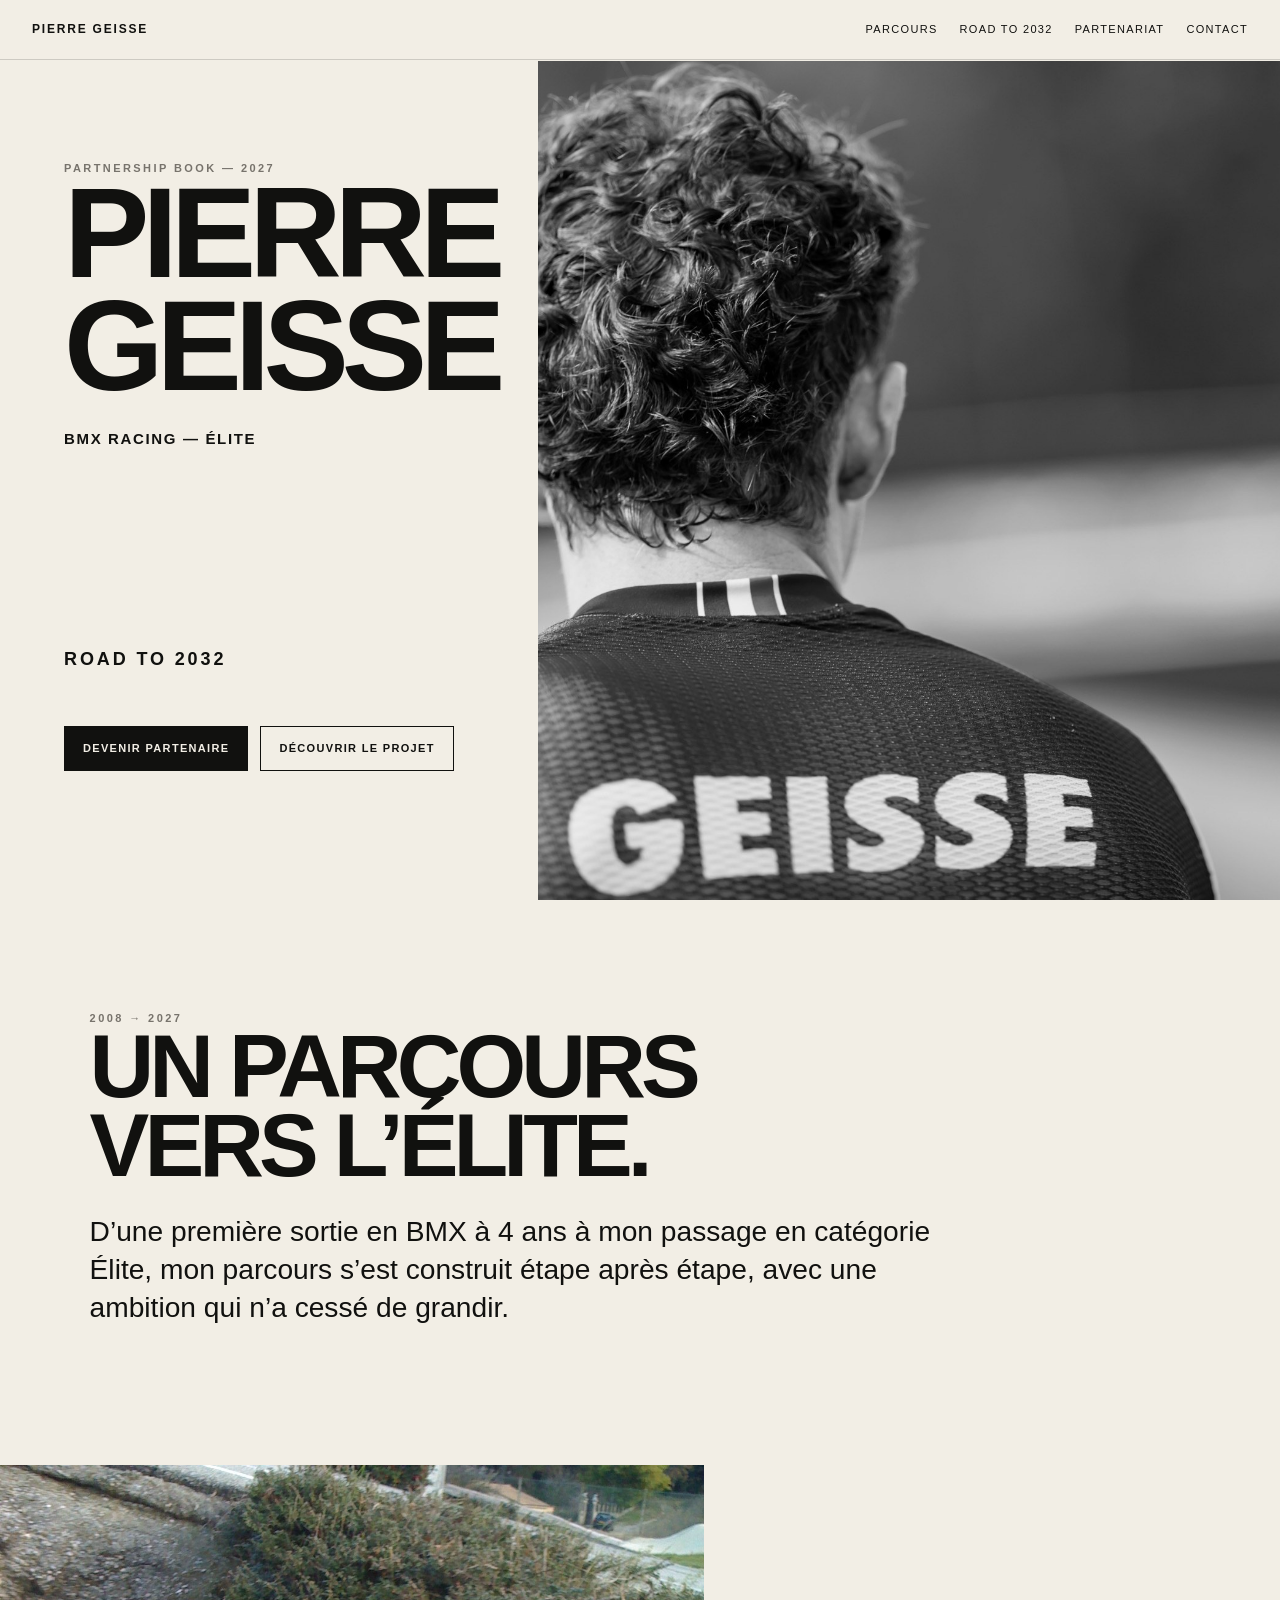
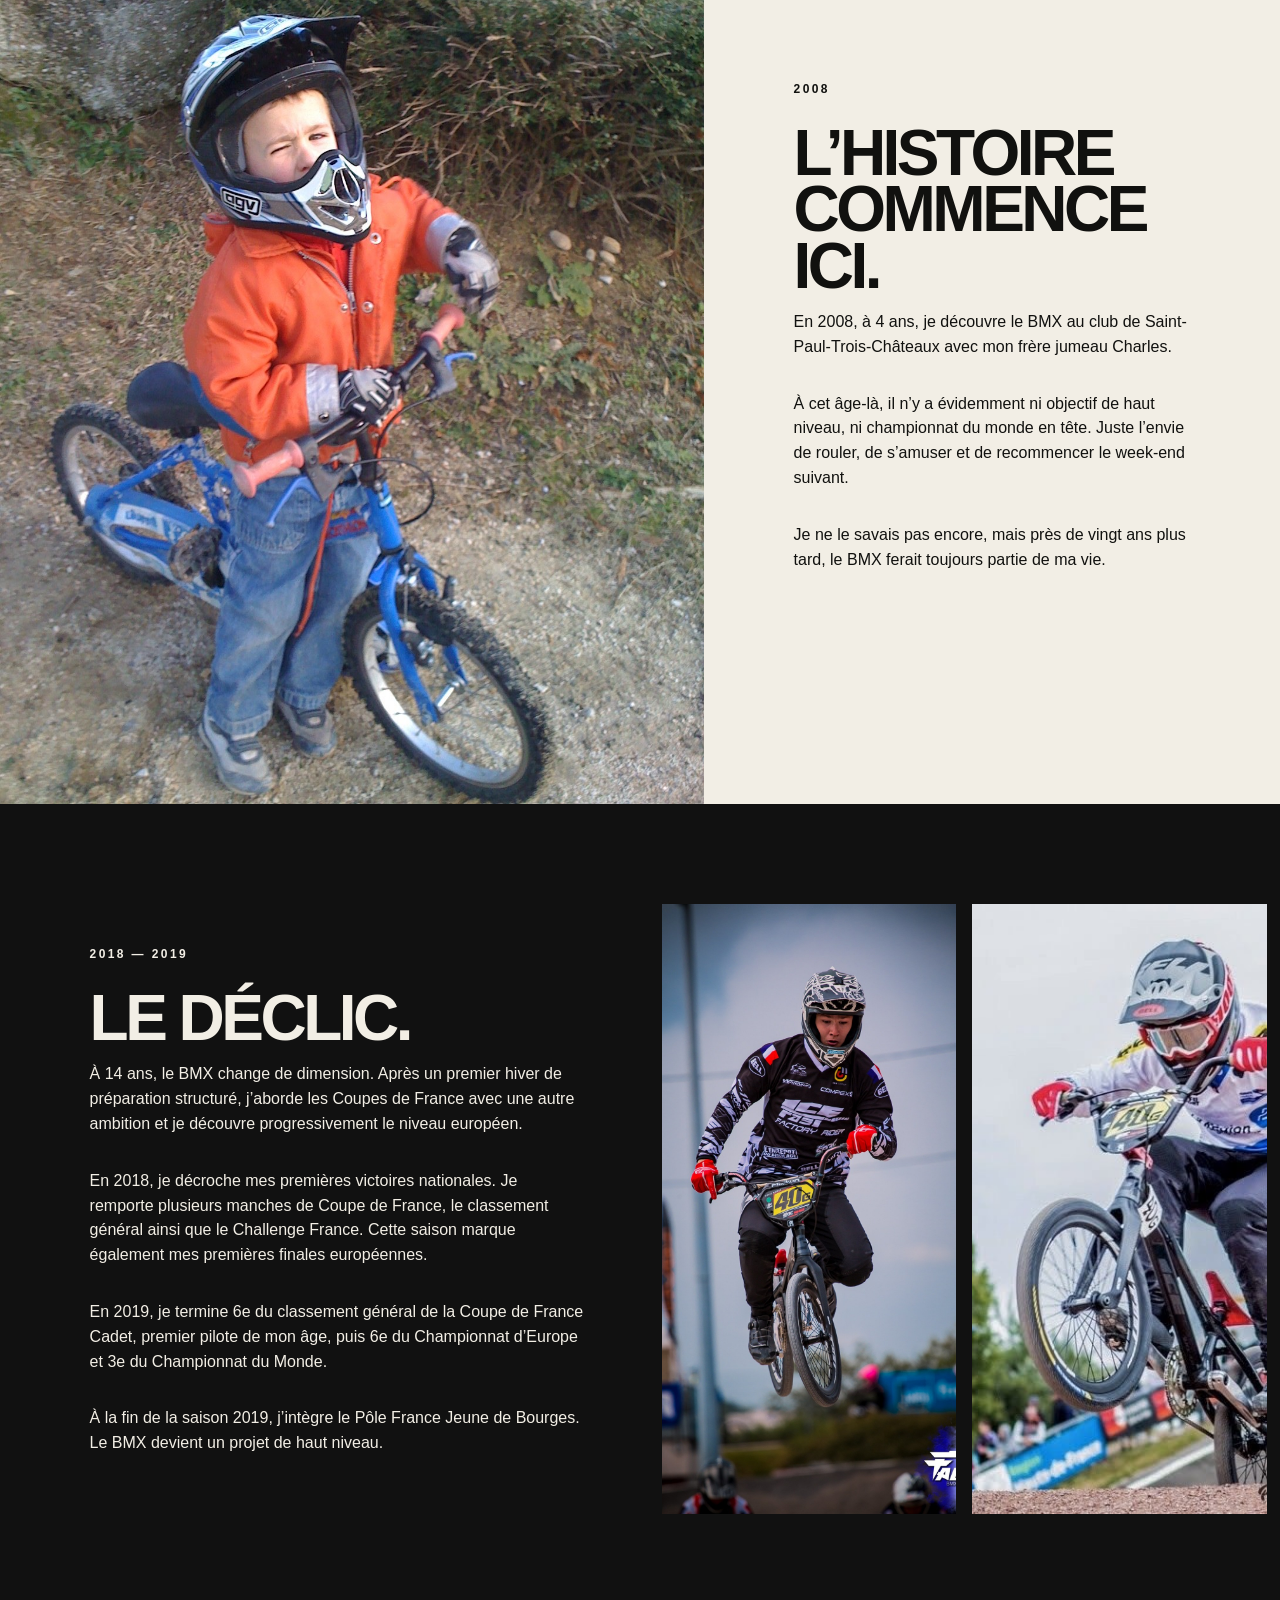
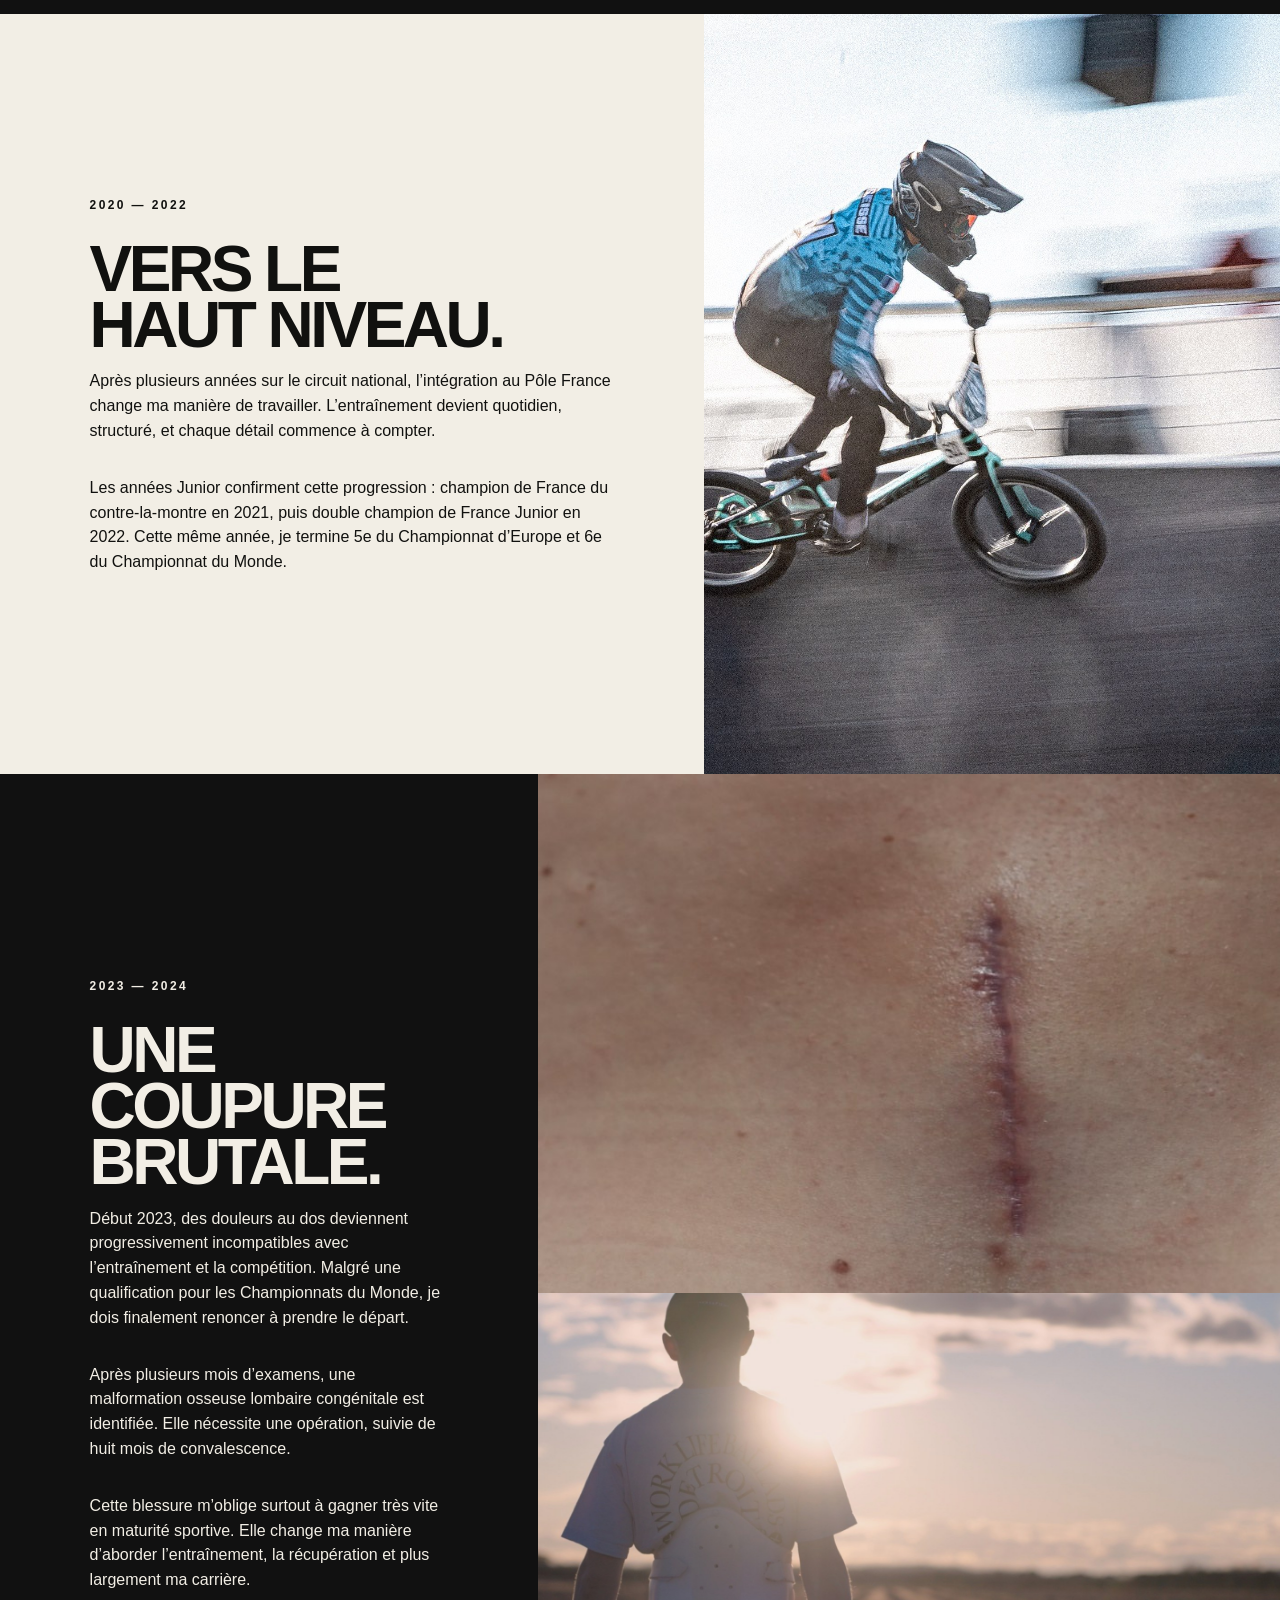
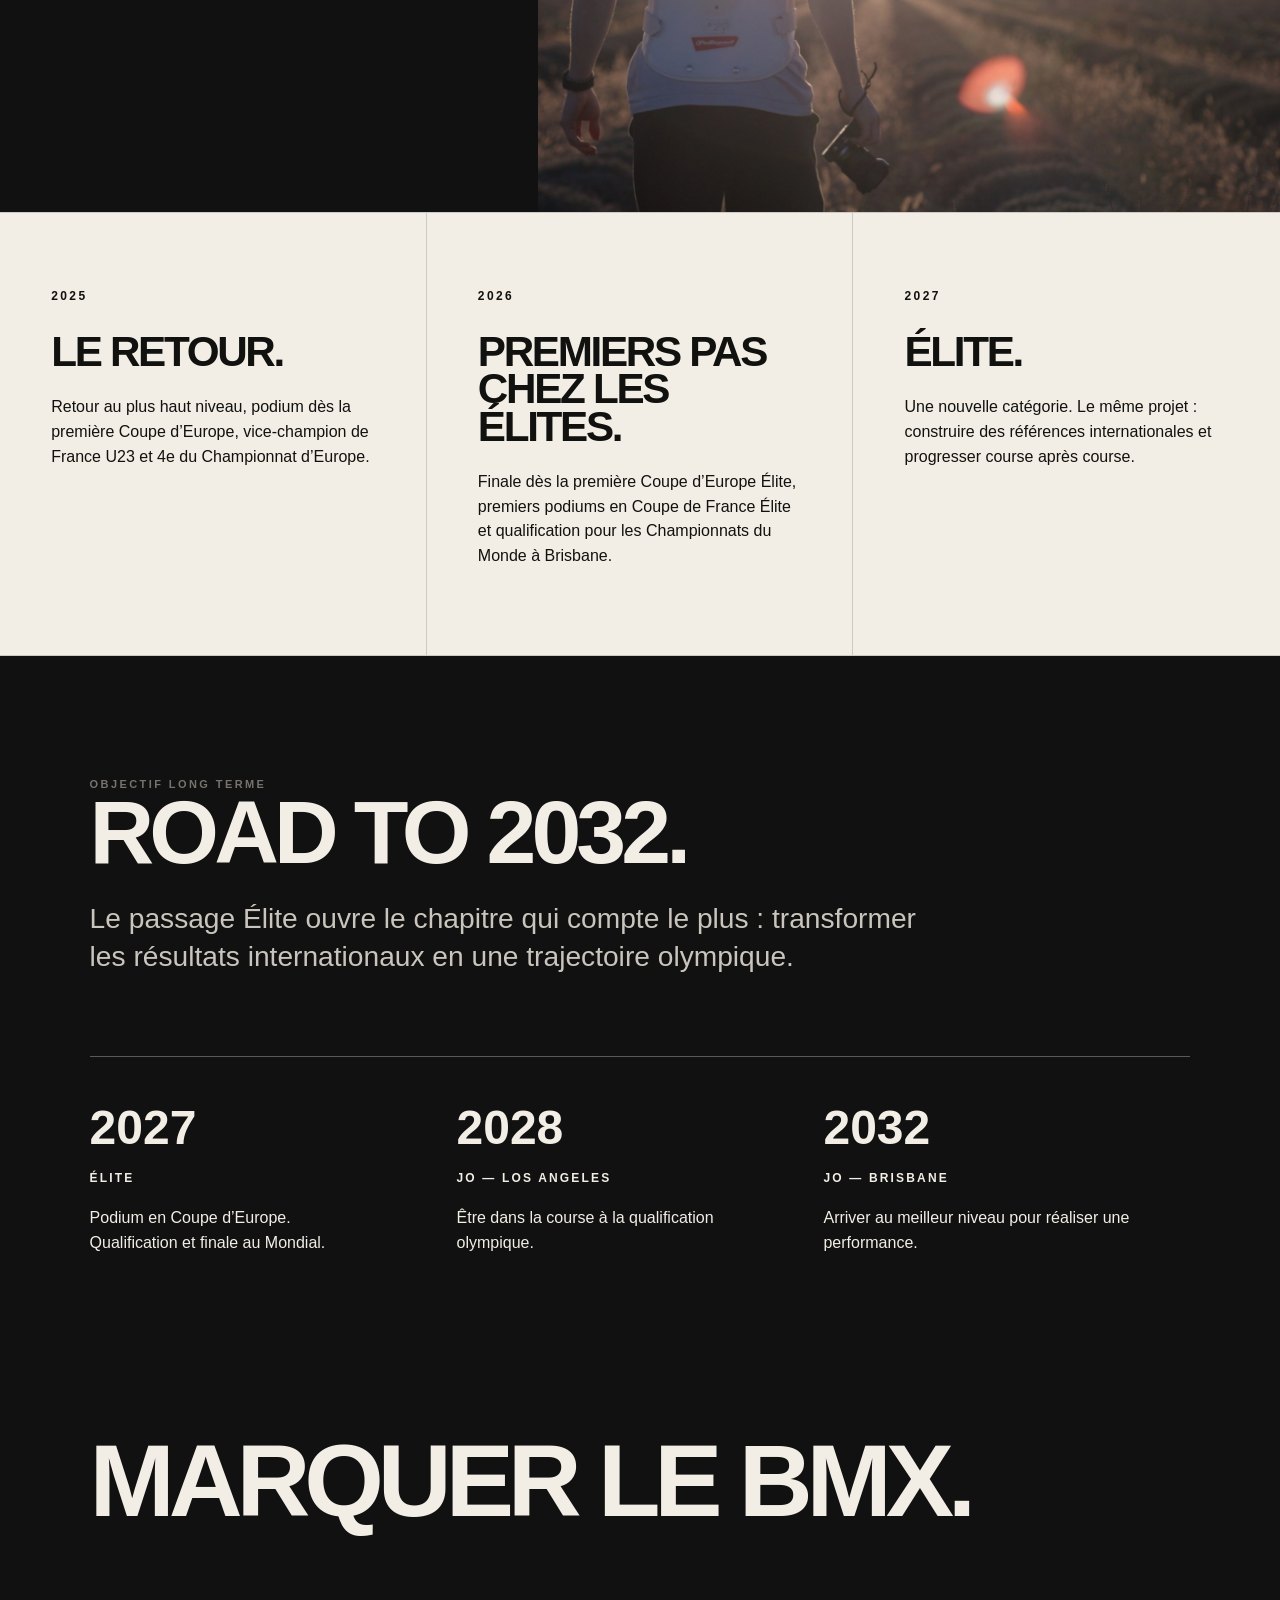
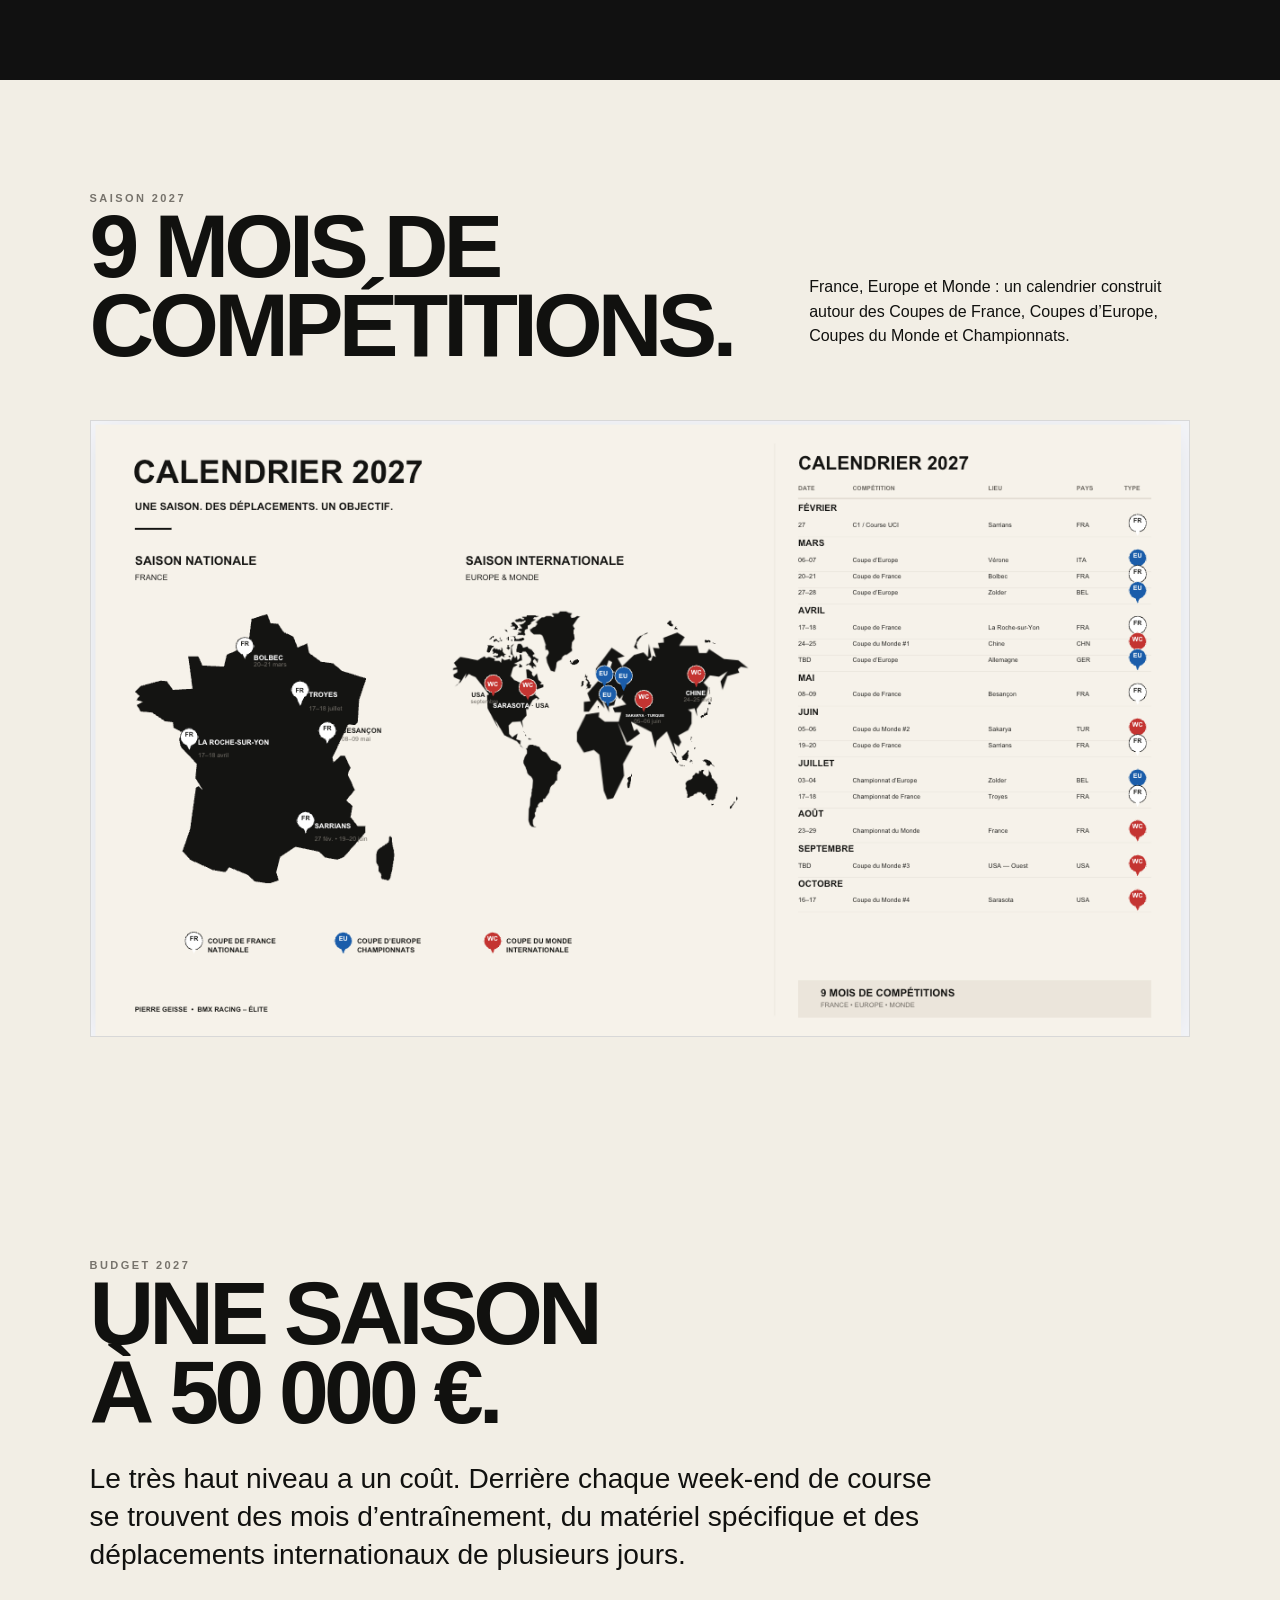
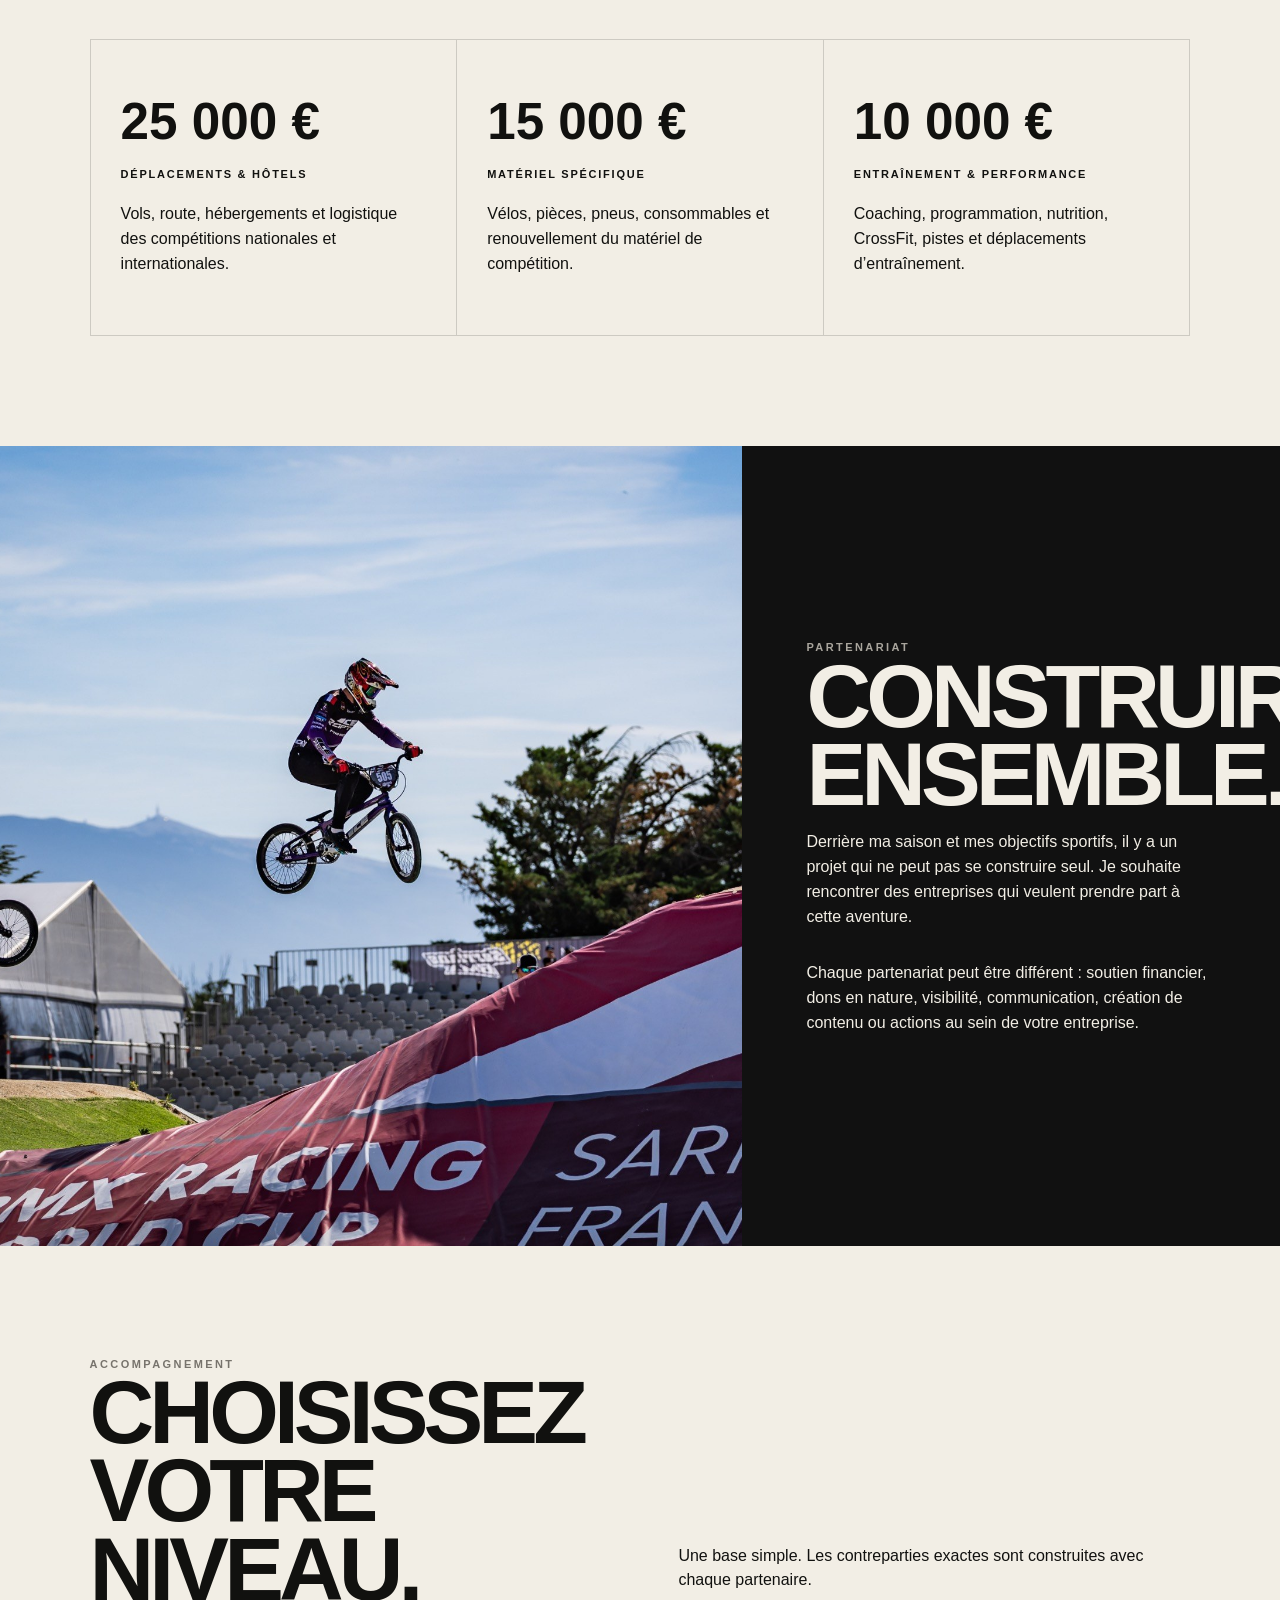
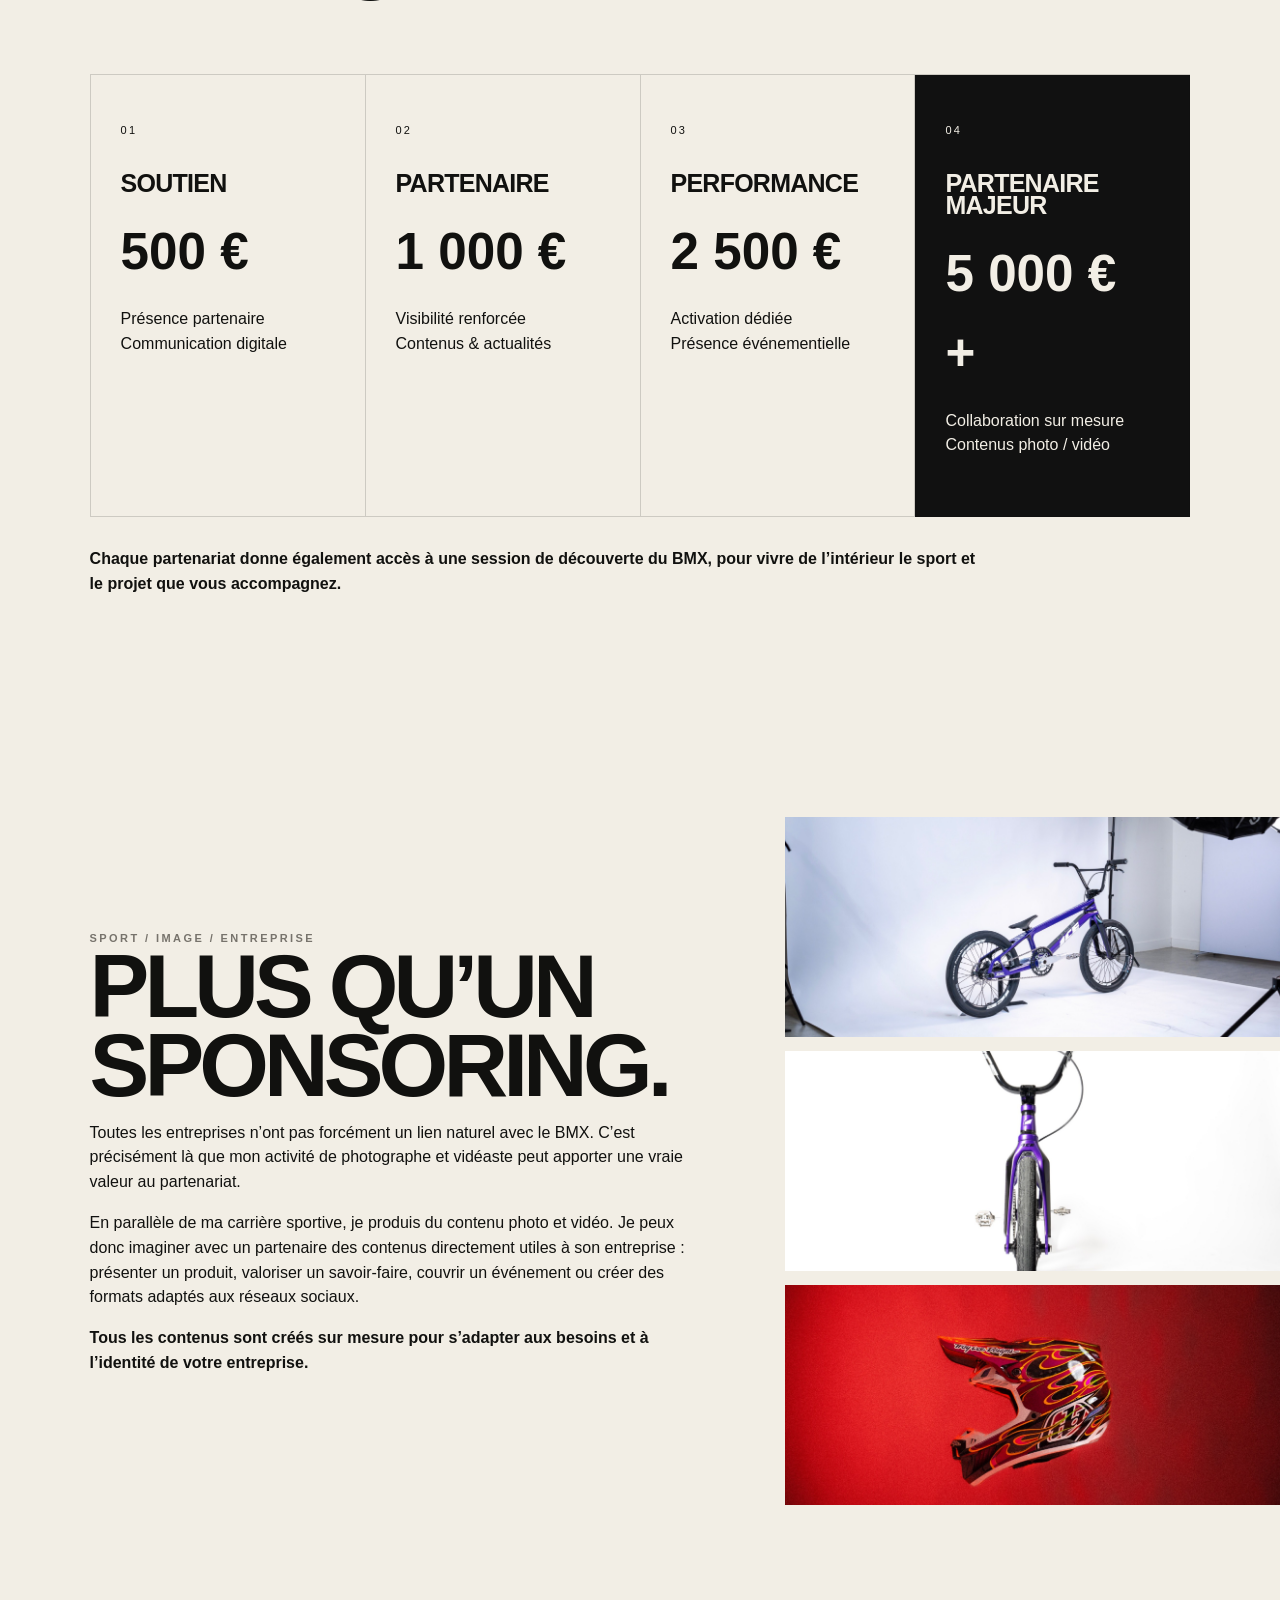
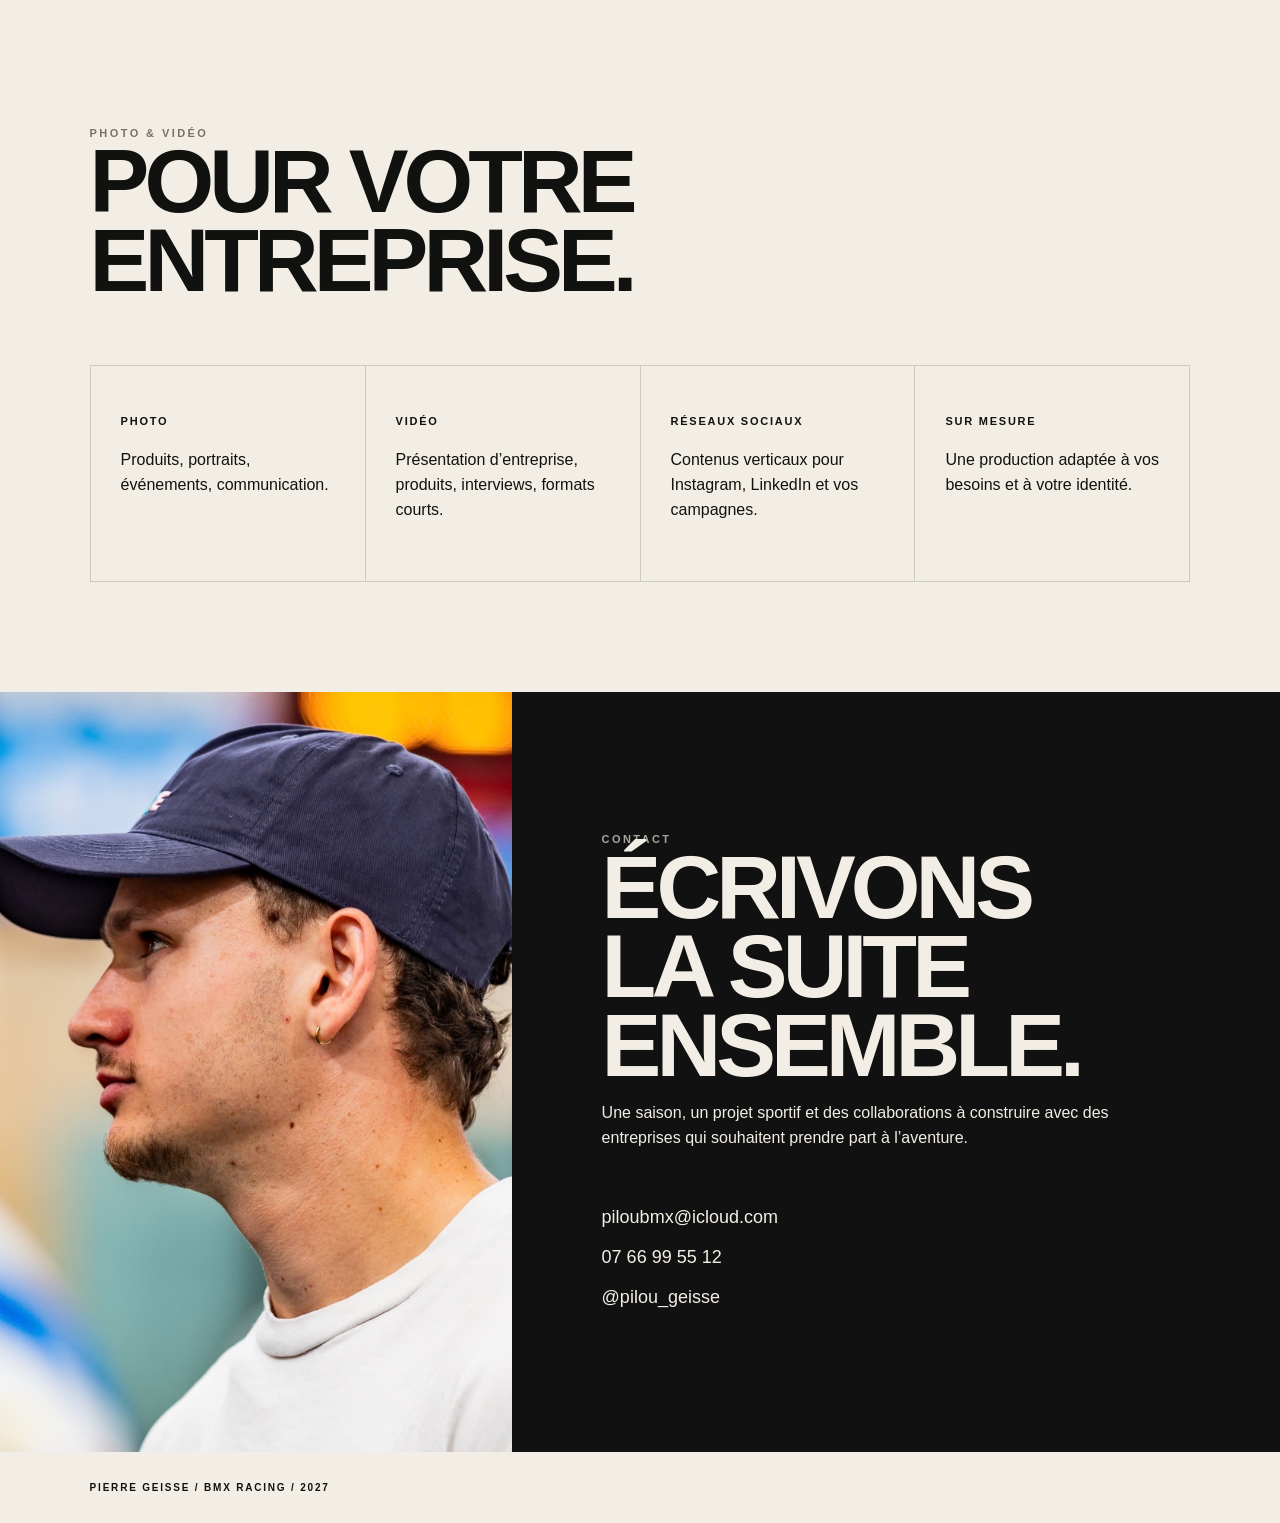
==== index.html @ 808c48f9 "Add files via upload" ====
<!doctype html>
<html lang="fr">
<head>
  <meta charset="utf-8">
  <meta name="viewport" content="width=device-width, initial-scale=1">
  <meta name="description" content="Pierre Geisse — BMX Racing Élite. Road to 2032. Partnership Book 2027.">
  <title>Pierre Geisse — Road to 2032</title>
  <link rel="stylesheet" href="styles.css">
</head>
<body>
  <header class="nav">
    <a class="brand" href="#top">PIERRE GEISSE</a>
    <nav>
      <a href="#parcours">Parcours</a>
      <a href="#road">Road to 2032</a>
      <a href="#partenariat">Partenariat</a>
      <a href="#contact">Contact</a>
    </nav>
  </header>

  <main id="top">
    <section class="hero">
      <div class="hero-copy reveal">
        <div class="eyebrow">PARTNERSHIP BOOK — 2027</div>
        <h1>PIERRE<br>GEISSE</h1>
        <p class="hero-sub">BMX RACING — ÉLITE</p>
        <p class="hero-road">ROAD TO 2032</p>
        <div class="hero-actions">
          <a class="btn dark" href="#partenariat">Devenir partenaire</a>
          <a class="btn ghost" href="#parcours">Découvrir le projet</a>
        </div>
      </div>
      <div class="hero-image" aria-label="Pierre Geisse en BMX"></div>
    </section>

    <section id="parcours" class="section intro">
      <div class="section-kicker">2008 → 2027</div>
      <h2>UN PARCOURS<br>VERS L’ÉLITE.</h2>
      <p class="lead">D’une première sortie en BMX à 4 ans à mon passage en catégorie Élite, mon parcours s’est construit étape après étape, avec une ambition qui n’a cessé de grandir.</p>
    </section>

    <section class="story split">
      <div class="media"><img src="assets/childhood.jpg" alt="Pierre enfant avec son BMX"></div>
      <div class="copy">
        <div class="year">2008</div>
        <h3>L’HISTOIRE<br>COMMENCE ICI.</h3>
        <p>En 2008, à 4 ans, je découvre le BMX au club de Saint-Paul-Trois-Châteaux avec mon frère jumeau Charles.</p>
        <p>À cet âge-là, il n’y a évidemment ni objectif de haut niveau, ni championnat du monde en tête. Juste l’envie de rouler, de s’amuser et de recommencer le week-end suivant.</p>
        <p>Je ne le savais pas encore, mais près de vingt ans plus tard, le BMX ferait toujours partie de ma vie.</p>
      </div>
    </section>

    <section class="story story-dark">
      <div class="story-grid">
        <div class="copy">
          <div class="year">2018 — 2019</div>
          <h3>LE DÉCLIC.</h3>
          <p>À 14 ans, le BMX change de dimension. Après un premier hiver de préparation structuré, j’aborde les Coupes de France avec une autre ambition et je découvre progressivement le niveau européen.</p>
          <p>En 2018, je décroche mes premières victoires nationales. Je remporte plusieurs manches de Coupe de France, le classement général ainsi que le Challenge France. Cette saison marque également mes premières finales européennes.</p>
          <p>En 2019, je termine 6e du classement général de la Coupe de France Cadet, premier pilote de mon âge, puis 6e du Championnat d’Europe et 3e du Championnat du Monde.</p>
          <p>À la fin de la saison 2019, j’intègre le Pôle France Jeune de Bourges. Le BMX devient un projet de haut niveau.</p>
        </div>
        <div class="duo">
          <img src="assets/bmx2019a.jpg" alt="Course BMX 2019">
          <img src="assets/bmx2019b.jpg" alt="Course BMX 2019">
        </div>
      </div>
    </section>

    <section class="story split reverse">
      <div class="media"><img src="assets/highlevel.jpg" alt="Pierre Geisse en BMX"></div>
      <div class="copy">
        <div class="year">2020 — 2022</div>
        <h3>VERS LE<br>HAUT NIVEAU.</h3>
        <p>Après plusieurs années sur le circuit national, l’intégration au Pôle France change ma manière de travailler. L’entraînement devient quotidien, structuré, et chaque détail commence à compter.</p>
        <p>Les années Junior confirment cette progression : champion de France du contre-la-montre en 2021, puis double champion de France Junior en 2022. Cette même année, je termine 5e du Championnat d’Europe et 6e du Championnat du Monde.</p>
      </div>
    </section>

    <section class="story injury">
      <div class="copy dark-card">
        <div class="year">2023 — 2024</div>
        <h3>UNE COUPURE<br>BRUTALE.</h3>
        <p>Début 2023, des douleurs au dos deviennent progressivement incompatibles avec l’entraînement et la compétition. Malgré une qualification pour les Championnats du Monde, je dois finalement renoncer à prendre le départ.</p>
        <p>Après plusieurs mois d’examens, une malformation osseuse lombaire congénitale est identifiée. Elle nécessite une opération, suivie de huit mois de convalescence.</p>
        <p>Cette blessure m’oblige surtout à gagner très vite en maturité sportive. Elle change ma manière d’aborder l’entraînement, la récupération et plus largement ma carrière.</p>
      </div>
      <div class="injury-images">
        <img src="assets/scar.jpg" alt="Cicatrice après l'opération">
        <img src="assets/brace.jpg" alt="Pierre avec son corset">
      </div>
    </section>

    <section class="milestones">
      <article>
        <span>2025</span>
        <h3>LE RETOUR.</h3>
        <p>Retour au plus haut niveau, podium dès la première Coupe d’Europe, vice-champion de France U23 et 4e du Championnat d’Europe.</p>
      </article>
      <article>
        <span>2026</span>
        <h3>PREMIERS PAS CHEZ LES ÉLITES.</h3>
        <p>Finale dès la première Coupe d’Europe Élite, premiers podiums en Coupe de France Élite et qualification pour les Championnats du Monde à Brisbane.</p>
      </article>
      <article>
        <span>2027</span>
        <h3>ÉLITE.</h3>
        <p>Une nouvelle catégorie. Le même projet : construire des références internationales et progresser course après course.</p>
      </article>
    </section>

    <section id="road" class="road">
      <div class="section-kicker">OBJECTIF LONG TERME</div>
      <h2>ROAD TO 2032.</h2>
      <p class="lead">Le passage Élite ouvre le chapitre qui compte le plus : transformer les résultats internationaux en une trajectoire olympique.</p>
      <div class="timeline">
        <div class="step">
          <b>2027</b><span>ÉLITE</span>
          <p>Podium en Coupe d’Europe.<br>Qualification et finale au Mondial.</p>
        </div>
        <div class="step">
          <b>2028</b><span>JO — LOS ANGELES</span>
          <p>Être dans la course à la qualification olympique.</p>
        </div>
        <div class="step">
          <b>2032</b><span>JO — BRISBANE</span>
          <p>Arriver au meilleur niveau pour réaliser une performance.</p>
        </div>
      </div>
      <div class="statement">MARQUER LE BMX.</div>
    </section>

    <section class="calendar-section">
      <div class="section-heading">
        <div>
          <div class="section-kicker">SAISON 2027</div>
          <h2>9 MOIS DE<br>COMPÉTITIONS.</h2>
        </div>
        <p>France, Europe et Monde : un calendrier construit autour des Coupes de France, Coupes d’Europe, Coupes du Monde et Championnats.</p>
      </div>
      <img class="calendar" src="assets/calendar.png" alt="Calendrier BMX 2027">
    </section>

    <section class="budget">
      <div class="section-kicker">BUDGET 2027</div>
      <h2>UNE SAISON<br>À 50 000 €.</h2>
      <p class="lead">Le très haut niveau a un coût. Derrière chaque week-end de course se trouvent des mois d’entraînement, du matériel spécifique et des déplacements internationaux de plusieurs jours.</p>
      <div class="budget-grid">
        <article><strong>25 000 €</strong><span>DÉPLACEMENTS & HÔTELS</span><p>Vols, route, hébergements et logistique des compétitions nationales et internationales.</p></article>
        <article><strong>15 000 €</strong><span>MATÉRIEL SPÉCIFIQUE</span><p>Vélos, pièces, pneus, consommables et renouvellement du matériel de compétition.</p></article>
        <article><strong>10 000 €</strong><span>ENTRAÎNEMENT & PERFORMANCE</span><p>Coaching, programmation, nutrition, CrossFit, pistes et déplacements d’entraînement.</p></article>
      </div>
    </section>

    <section id="partenariat" class="partner-hero">
      <div class="partner-photo"></div>
      <div class="partner-copy">
        <div class="section-kicker light">PARTENARIAT</div>
        <h2>CONSTRUIRE<br>ENSEMBLE.</h2>
        <p>Derrière ma saison et mes objectifs sportifs, il y a un projet qui ne peut pas se construire seul. Je souhaite rencontrer des entreprises qui veulent prendre part à cette aventure.</p>
        <p>Chaque partenariat peut être différent : soutien financier, dons en nature, visibilité, communication, création de contenu ou actions au sein de votre entreprise.</p>
      </div>
    </section>

    <section class="tiers">
      <div class="section-heading">
        <div>
          <div class="section-kicker">ACCOMPAGNEMENT</div>
          <h2>CHOISISSEZ<br>VOTRE NIVEAU.</h2>
        </div>
        <p>Une base simple. Les contreparties exactes sont construites avec chaque partenaire.</p>
      </div>
      <div class="tier-grid">
        <article><span>01</span><h3>SOUTIEN</h3><strong>500 €</strong><p>Présence partenaire<br>Communication digitale</p></article>
        <article><span>02</span><h3>PARTENAIRE</h3><strong>1 000 €</strong><p>Visibilité renforcée<br>Contenus & actualités</p></article>
        <article><span>03</span><h3>PERFORMANCE</h3><strong>2 500 €</strong><p>Activation dédiée<br>Présence événementielle</p></article>
        <article class="featured"><span>04</span><h3>PARTENAIRE MAJEUR</h3><strong>5 000 € +</strong><p>Collaboration sur mesure<br>Contenus photo / vidéo</p></article>
      </div>
      <div class="discovery">Chaque partenariat donne également accès à une session de découverte du BMX, pour vivre de l’intérieur le sport et le projet que vous accompagnez.</div>
    </section>

    <section class="content-value">
      <div class="copy">
        <div class="section-kicker">SPORT / IMAGE / ENTREPRISE</div>
        <h2>PLUS QU’UN<br>SPONSORING.</h2>
        <p>Toutes les entreprises n’ont pas forcément un lien naturel avec le BMX. C’est précisément là que mon activité de photographe et vidéaste peut apporter une vraie valeur au partenariat.</p>
        <p>En parallèle de ma carrière sportive, je produis du contenu photo et vidéo. Je peux donc imaginer avec un partenaire des contenus directement utiles à son entreprise : présenter un produit, valoriser un savoir-faire, couvrir un événement ou créer des formats adaptés aux réseaux sociaux.</p>
        <p><strong>Tous les contenus sont créés sur mesure pour s’adapter aux besoins et à l’identité de votre entreprise.</strong></p>
      </div>
      <div class="portfolio-strip">
        <img src="assets/bike1.jpg" alt="Photographie produit BMX">
        <img src="assets/bike2.jpg" alt="Photographie produit BMX">
        <img src="assets/helmet.jpg" alt="Photographie produit casque">
      </div>
    </section>

    <section class="services">
      <div class="section-kicker">PHOTO & VIDÉO</div>
      <h2>POUR VOTRE<br>ENTREPRISE.</h2>
      <div class="service-grid">
        <article><span>PHOTO</span><p>Produits, portraits, événements, communication.</p></article>
        <article><span>VIDÉO</span><p>Présentation d’entreprise, produits, interviews, formats courts.</p></article>
        <article><span>RÉSEAUX SOCIAUX</span><p>Contenus verticaux pour Instagram, LinkedIn et vos campagnes.</p></article>
        <article><span>SUR MESURE</span><p>Une production adaptée à vos besoins et à votre identité.</p></article>
      </div>
    </section>

    <section id="contact" class="contact">
      <div class="contact-photo"><img src="assets/portrait.jpg" alt="Portrait Pierre Geisse"></div>
      <div class="contact-copy">
        <div class="section-kicker light">CONTACT</div>
        <h2>ÉCRIVONS<br>LA SUITE<br>ENSEMBLE.</h2>
        <p>Une saison, un projet sportif et des collaborations à construire avec des entreprises qui souhaitent prendre part à l’aventure.</p>
        <div class="contact-links">
          <a href="mailto:piloubmx@icloud.com">piloubmx@icloud.com</a>
          <a href="tel:+33766995512">07 66 99 55 12</a>
          <a href="https://www.instagram.com/pilou_geisse/" target="_blank" rel="noopener">@pilou_geisse</a>
        </div>
      </div>
    </section>
  </main>

  <footer>PIERRE GEISSE / BMX RACING / 2027</footer>
  <script src="script.js"></script>
</body>
</html>
---- styles.css ----
:root{
  --paper:#f2eee5;
  --ink:#11110f;
  --muted:#77736c;
  --line:rgba(17,17,15,.16);
}
*{box-sizing:border-box}
html{scroll-behavior:smooth}
body{
  margin:0;background:var(--paper);color:var(--ink);
  font-family:Arial,Helvetica,sans-serif;line-height:1.55;
}
img{display:block;width:100%;height:100%;object-fit:cover}
a{color:inherit;text-decoration:none}
.nav{
  position:fixed;z-index:100;top:0;left:0;right:0;
  display:flex;justify-content:space-between;align-items:center;
  padding:20px 32px;background:rgba(242,238,229,.9);
  backdrop-filter:blur(16px);border-bottom:1px solid var(--line)
}
.brand{font-size:12px;font-weight:800;letter-spacing:.15em}
.nav nav{display:flex;gap:22px;font-size:11px;text-transform:uppercase;letter-spacing:.12em}
.hero{min-height:100vh;display:grid;grid-template-columns:42% 58%;padding-top:61px}
.hero-copy{padding:11vh 5vw;display:flex;flex-direction:column;justify-content:center}
.eyebrow,.section-kicker{font-size:11px;font-weight:700;letter-spacing:.22em;text-transform:uppercase;color:var(--muted)}
h1,h2,h3{margin:0;line-height:.88;letter-spacing:-.055em}
h1{font-size:clamp(70px,10vw,150px)}
h2{font-size:clamp(52px,7vw,108px)}
h3{font-size:clamp(40px,5vw,76px)}
.hero-sub{font-size:15px;letter-spacing:.11em;font-weight:700;margin:25px 0 0}
.hero-road{margin-top:auto;font-size:18px;font-weight:800;letter-spacing:.16em}
.hero-image{background:url('assets/cover.jpg') center center/cover no-repeat;min-height:700px}
.hero-actions{display:flex;gap:12px;margin:34px 0 30px;flex-wrap:wrap}
.btn{padding:13px 18px;border:1px solid var(--ink);font-size:11px;text-transform:uppercase;letter-spacing:.12em;font-weight:700}
.btn.dark{background:var(--ink);color:var(--paper)}
.section{padding:110px 7vw}
.intro{max-width:1050px}
.lead{font-size:clamp(20px,2.2vw,32px);line-height:1.35;max-width:860px}
.story.split{display:grid;grid-template-columns:55% 45%;min-height:760px}
.story.split.reverse{grid-template-columns:55% 45%}
.story.split.reverse .media{order:2}
.story.split.reverse .copy{order:1}
.story .copy{padding:9vw 7vw;display:flex;flex-direction:column;justify-content:center}
.story .copy p{max-width:590px}
.year{font-size:12px;font-weight:800;letter-spacing:.2em;margin-bottom:26px}
.story-dark{background:#111;color:var(--paper);padding:100px 7vw}
.story-grid{display:grid;grid-template-columns:45% 55%;gap:6vw;align-items:center}
.story-dark .copy{padding:0}
.duo{display:grid;grid-template-columns:1fr 1fr;gap:16px;height:610px}
.injury{display:grid;grid-template-columns:42% 58%;background:#111;color:var(--paper)}
.dark-card{padding:8vw 5vw}
.injury-images{display:grid;grid-template-rows:1fr 1fr;min-height:830px}
.milestones{display:grid;grid-template-columns:repeat(3,1fr);border-top:1px solid var(--line);border-bottom:1px solid var(--line)}
.milestones article{padding:70px 4vw;min-height:370px;border-right:1px solid var(--line)}
.milestones article:last-child{border-right:0}
.milestones span{font-size:12px;font-weight:800;letter-spacing:.2em}
.milestones h3{font-size:clamp(30px,3.3vw,55px);margin:25px 0}
.road{padding:120px 7vw;background:#111;color:var(--paper)}
.road .lead{color:#c9c5bc}
.timeline{display:grid;grid-template-columns:repeat(3,1fr);margin-top:80px;border-top:1px solid rgba(255,255,255,.3)}
.step{padding:34px 3vw 40px 0}
.step b{font-size:48px;display:block}
.step span{font-size:12px;letter-spacing:.18em;font-weight:700}
.statement{font-size:clamp(48px,8vw,120px);font-weight:900;letter-spacing:-.06em;margin-top:90px}
.calendar-section,.budget,.tiers,.services,.content-value{padding:110px 7vw}
.section-heading{display:grid;grid-template-columns:1fr 1fr;gap:6vw;align-items:end;margin-bottom:55px}
.section-heading p{max-width:520px}
.calendar{height:auto;border:1px solid var(--line);background:white}
.budget-grid,.tier-grid,.service-grid{display:grid;grid-template-columns:repeat(3,1fr);margin-top:65px;border-top:1px solid var(--line);border-left:1px solid var(--line)}
.budget-grid article,.tier-grid article,.service-grid article{padding:42px 30px;border-right:1px solid var(--line);border-bottom:1px solid var(--line)}
.budget-grid strong,.tier-grid strong{font-size:clamp(36px,4vw,68px);display:block}
.budget-grid span,.service-grid span{font-size:11px;letter-spacing:.16em;font-weight:800}
.partner-hero{display:grid;grid-template-columns:58% 42%;min-height:800px}
.partner-photo{background:url('assets/partner.jpg') center/cover no-repeat}
.partner-copy{background:#111;color:var(--paper);padding:9vw 5vw;display:flex;flex-direction:column;justify-content:center}
.light{color:#a9a59d}
.tier-grid{grid-template-columns:repeat(4,1fr)}
.tier-grid article{min-height:310px}
.tier-grid article span{font-size:11px;letter-spacing:.2em}
.tier-grid article h3{font-size:25px;letter-spacing:-.03em;margin:30px 0 18px}
.tier-grid .featured{background:#111;color:var(--paper)}
.discovery{margin-top:30px;font-weight:700;max-width:900px}
.content-value{display:grid;grid-template-columns:55% 45%;gap:7vw;align-items:center}
.content-value .copy{max-width:680px}
.portfolio-strip{display:grid;grid-template-rows:repeat(3,220px);gap:14px}
.service-grid{grid-template-columns:repeat(4,1fr)}
.contact{display:grid;grid-template-columns:40% 60%;min-height:760px;background:#111;color:var(--paper)}
.contact-photo{min-height:760px}
.contact-copy{padding:9vw 7vw;display:flex;flex-direction:column;justify-content:center}
.contact-copy p{max-width:600px}
.contact-links{display:flex;flex-direction:column;gap:12px;margin-top:38px;font-size:18px}
footer{padding:28px 7vw;font-size:10px;letter-spacing:.18em;font-weight:700}
.reveal{opacity:0;transform:translateY(18px);transition:.7s ease}
.reveal.visible{opacity:1;transform:none}
@media(max-width:900px){
  .nav nav{display:none}
  .hero,.story.split,.story.split.reverse,.story-grid,.injury,.partner-hero,.contact,.content-value,.section-heading{grid-template-columns:1fr}
  .hero{padding-top:58px}
  .hero-copy{min-height:70vh}
  .hero-image{min-height:65vh}
  .story.split.reverse .media,.story.split.reverse .copy{order:initial}
  .story .copy,.dark-card,.partner-copy,.contact-copy{padding:80px 7vw}
  .duo{height:auto}
  .duo img{min-height:360px}
  .injury-images{min-height:720px}
  .milestones,.budget-grid,.tier-grid,.service-grid{grid-template-columns:1fr}
  .milestones article{border-right:0;border-bottom:1px solid var(--line)}
  .timeline{grid-template-columns:1fr}
  .step{border-bottom:1px solid rgba(255,255,255,.2)}
  .portfolio-strip{grid-template-rows:repeat(3,300px)}
  .contact-photo{min-height:560px}
}
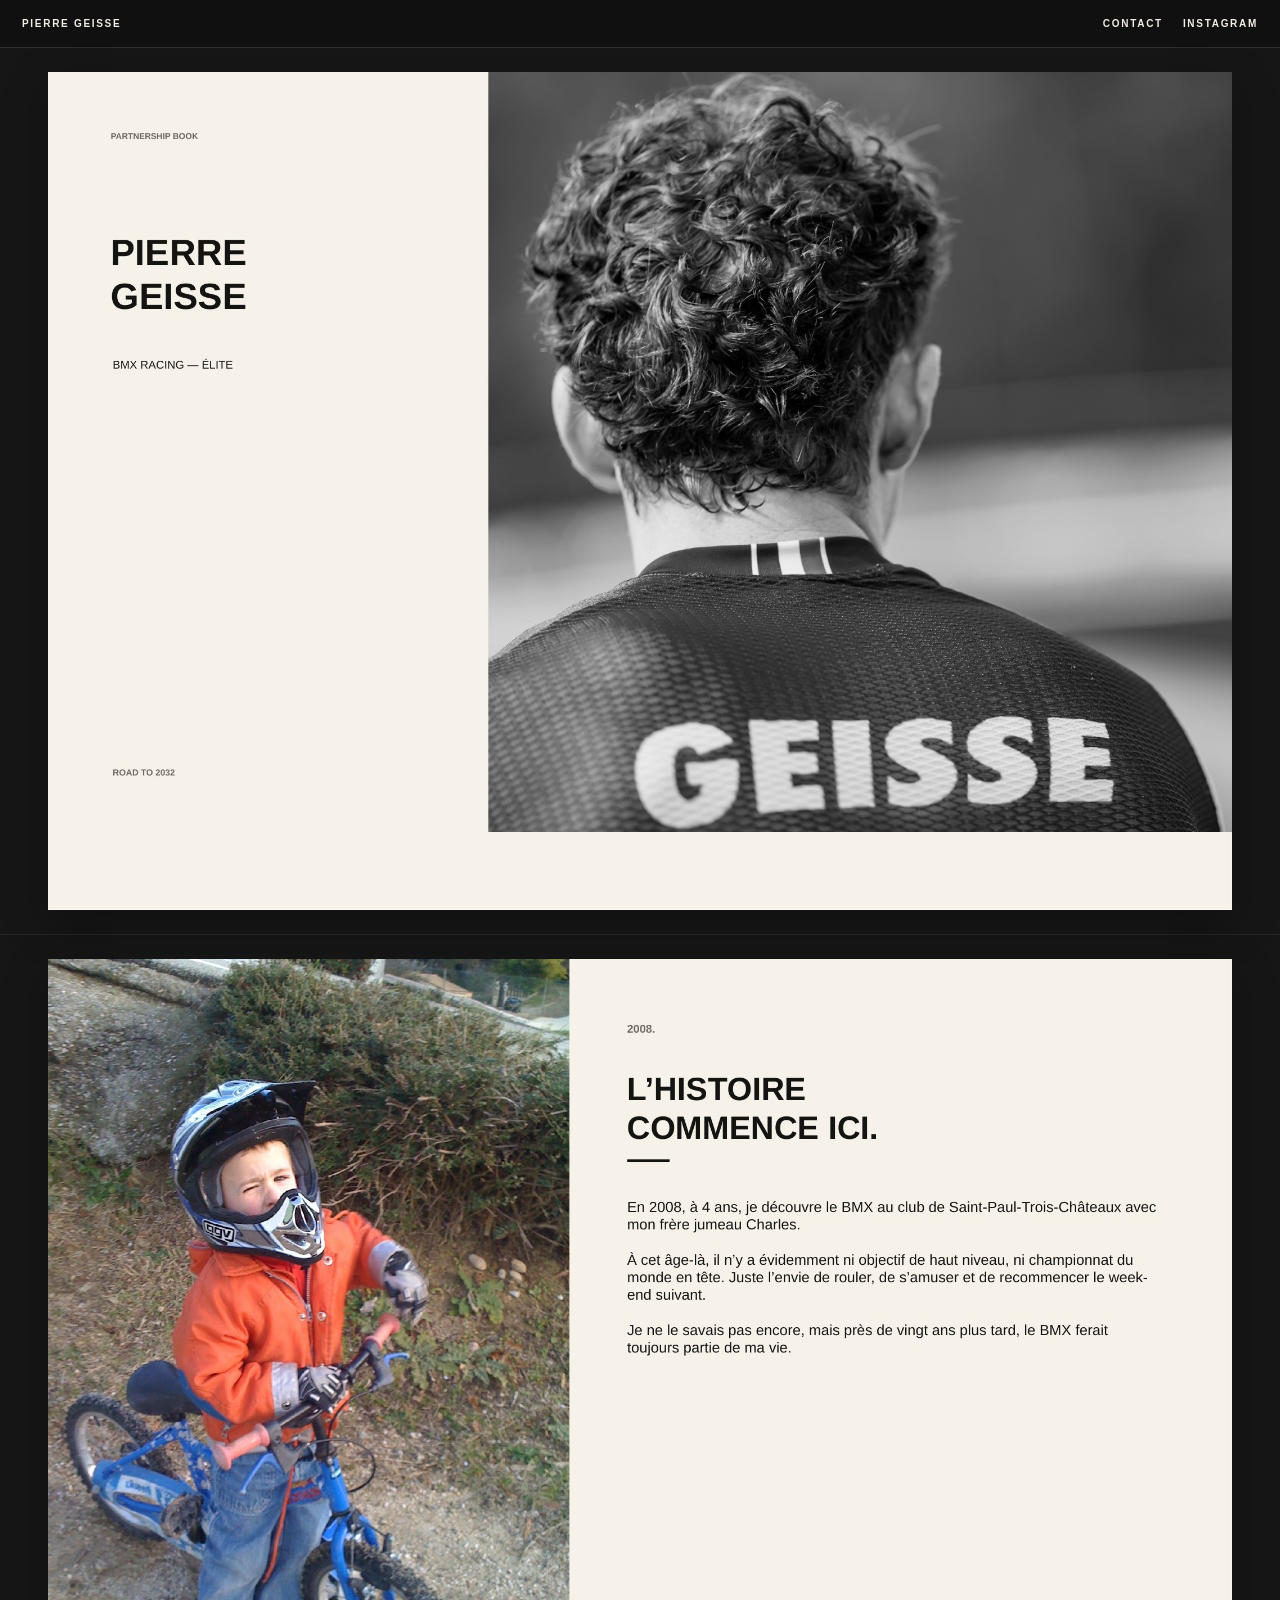
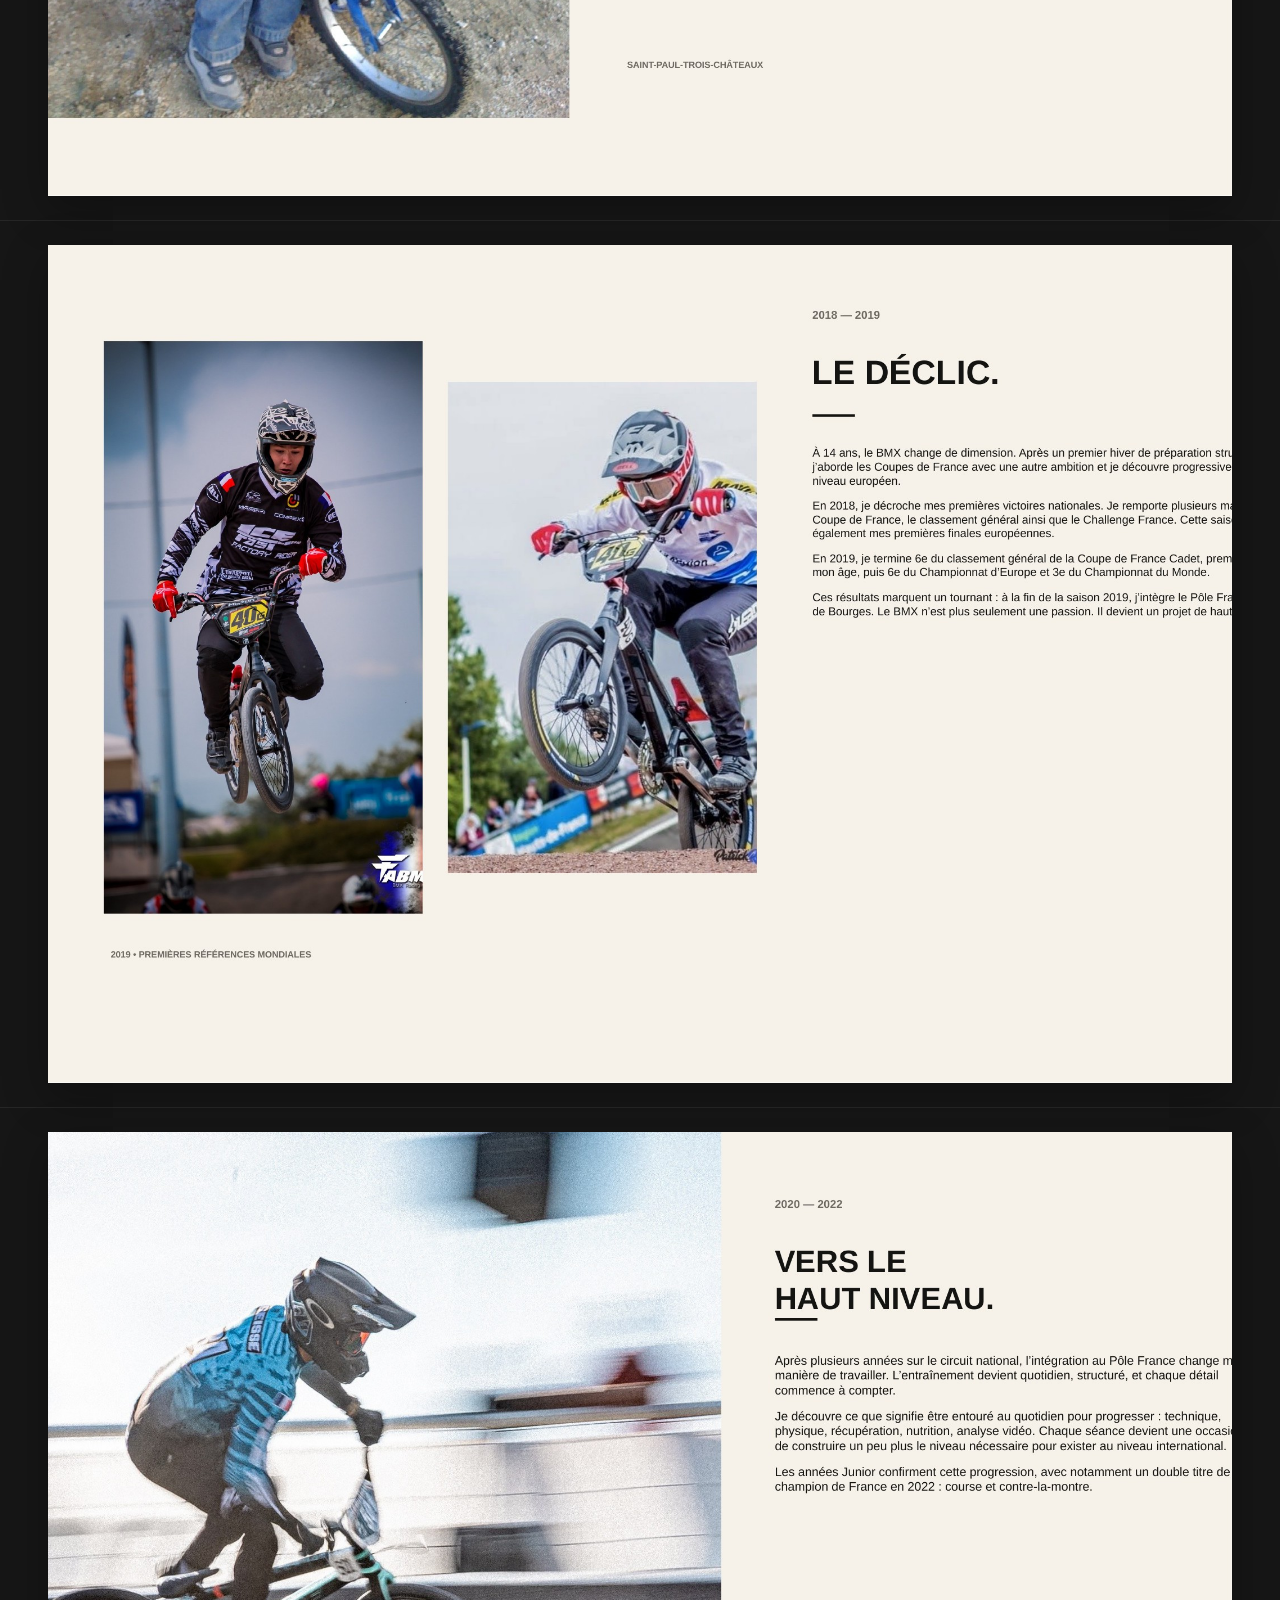
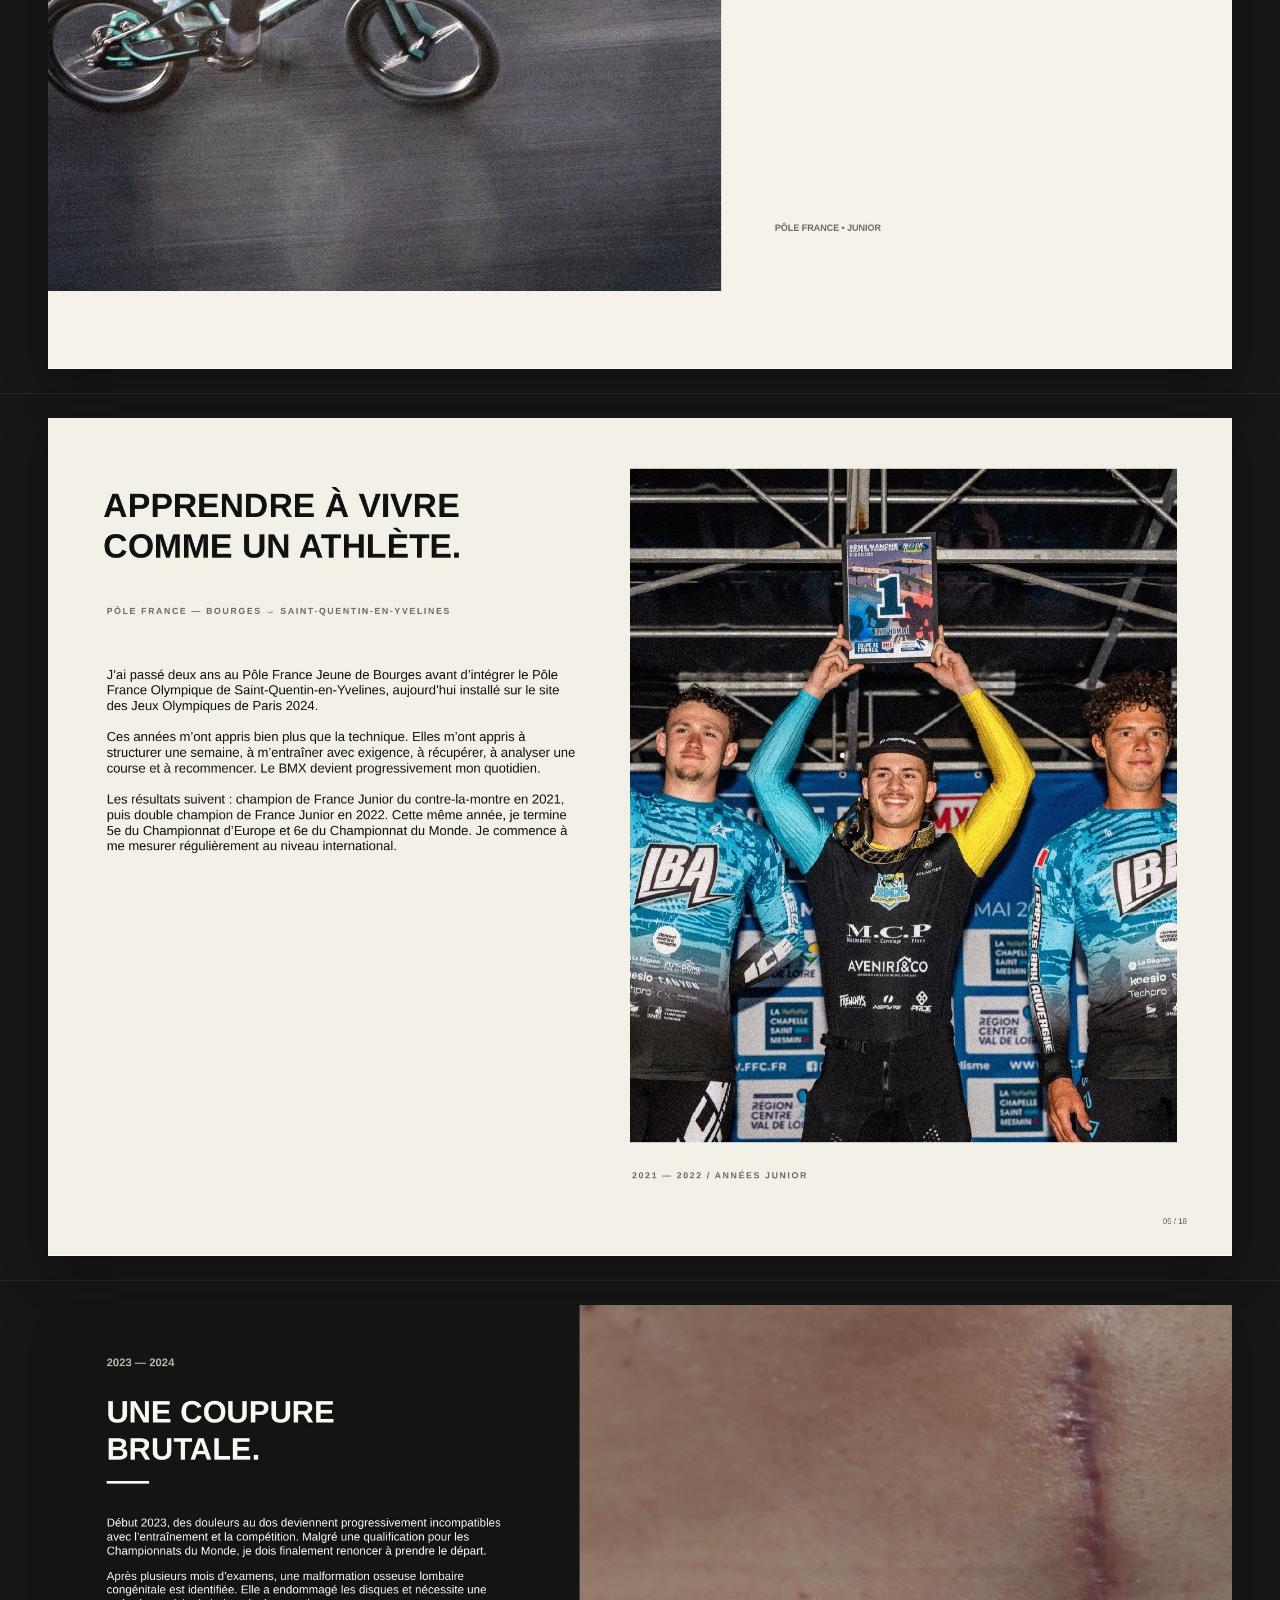
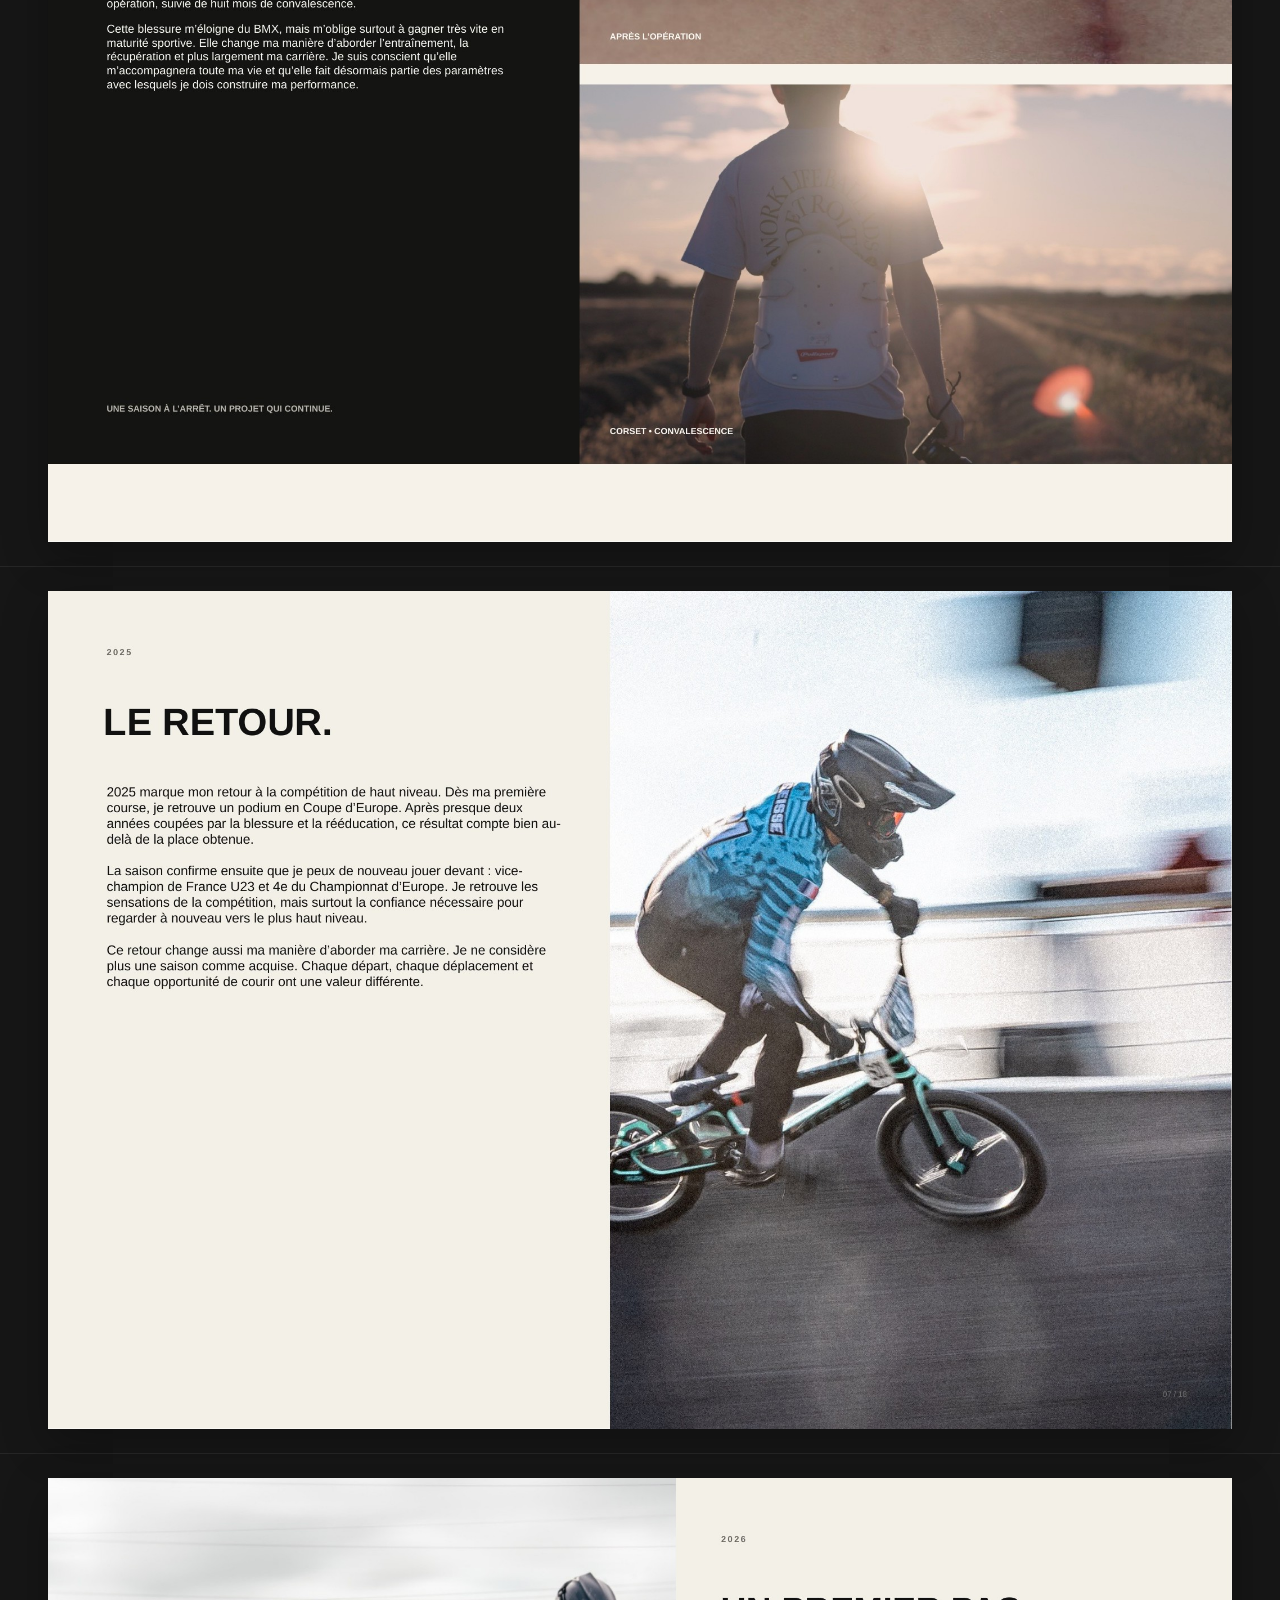
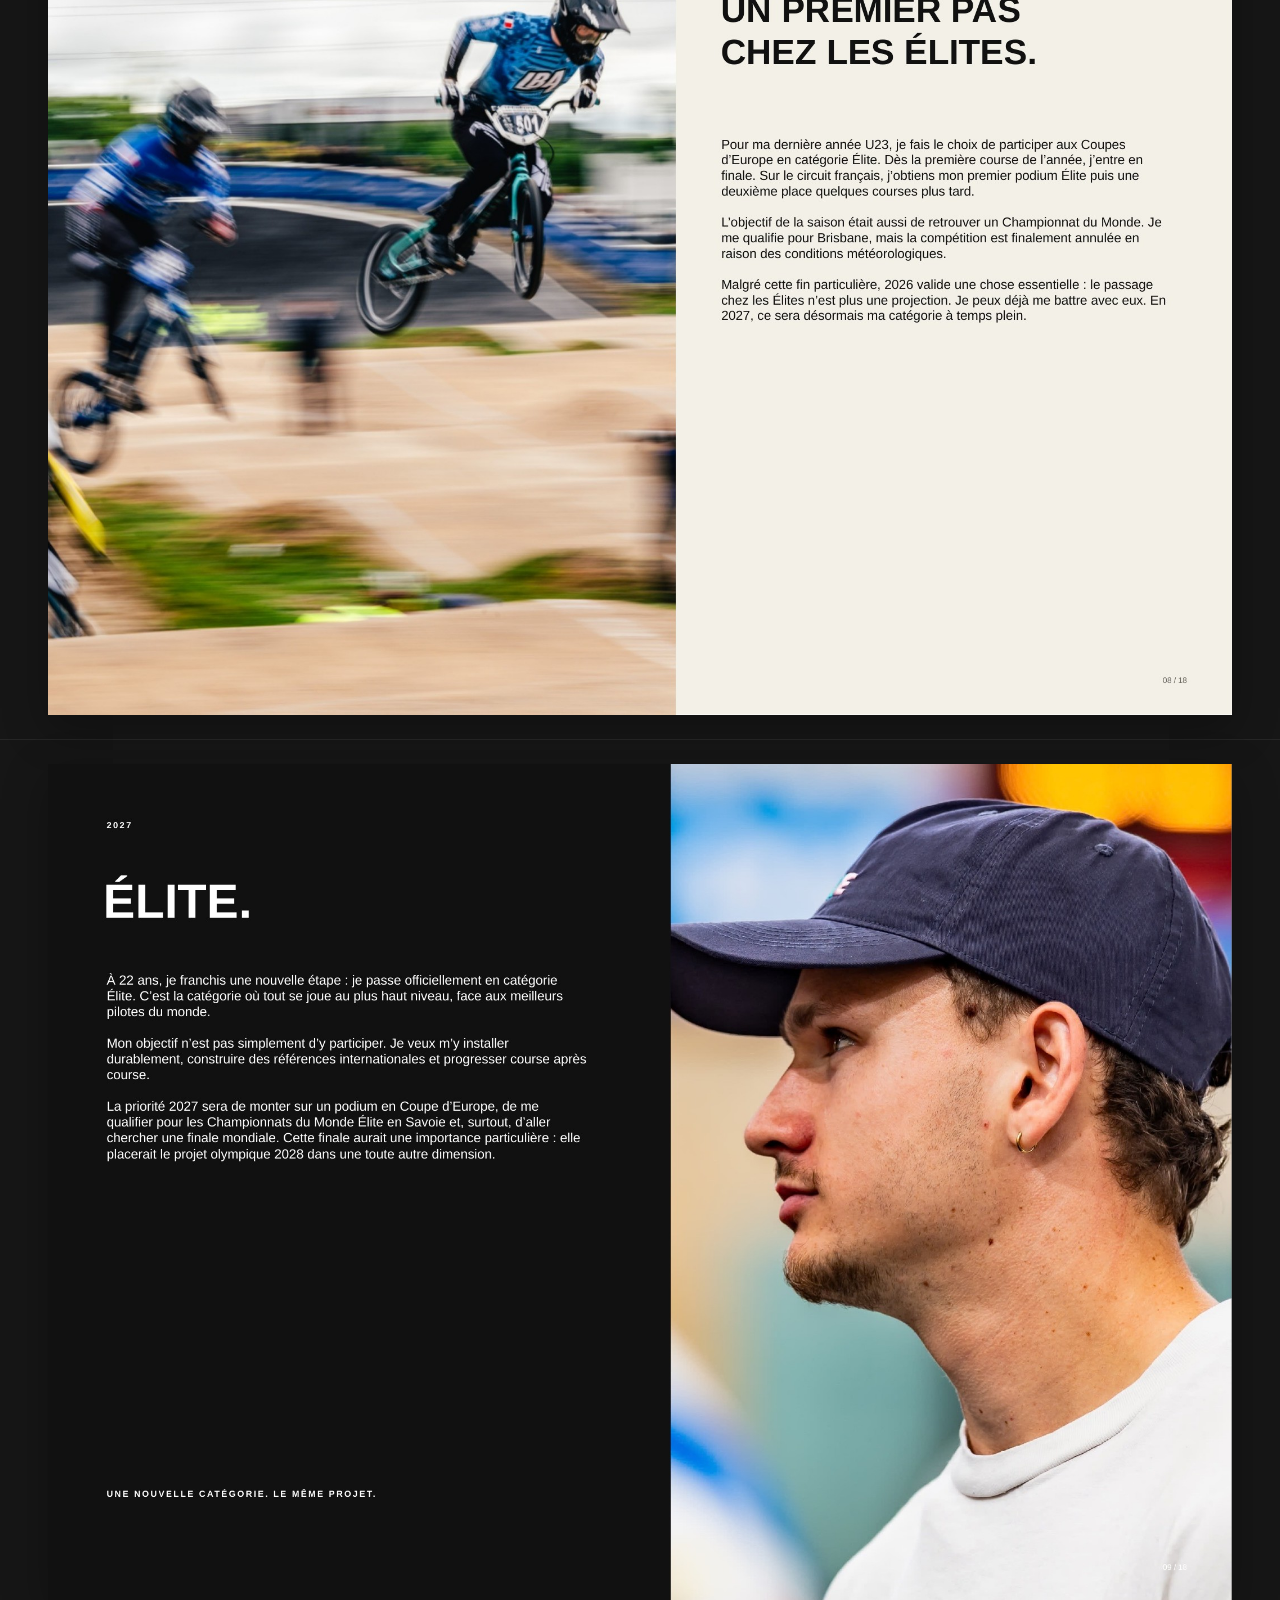
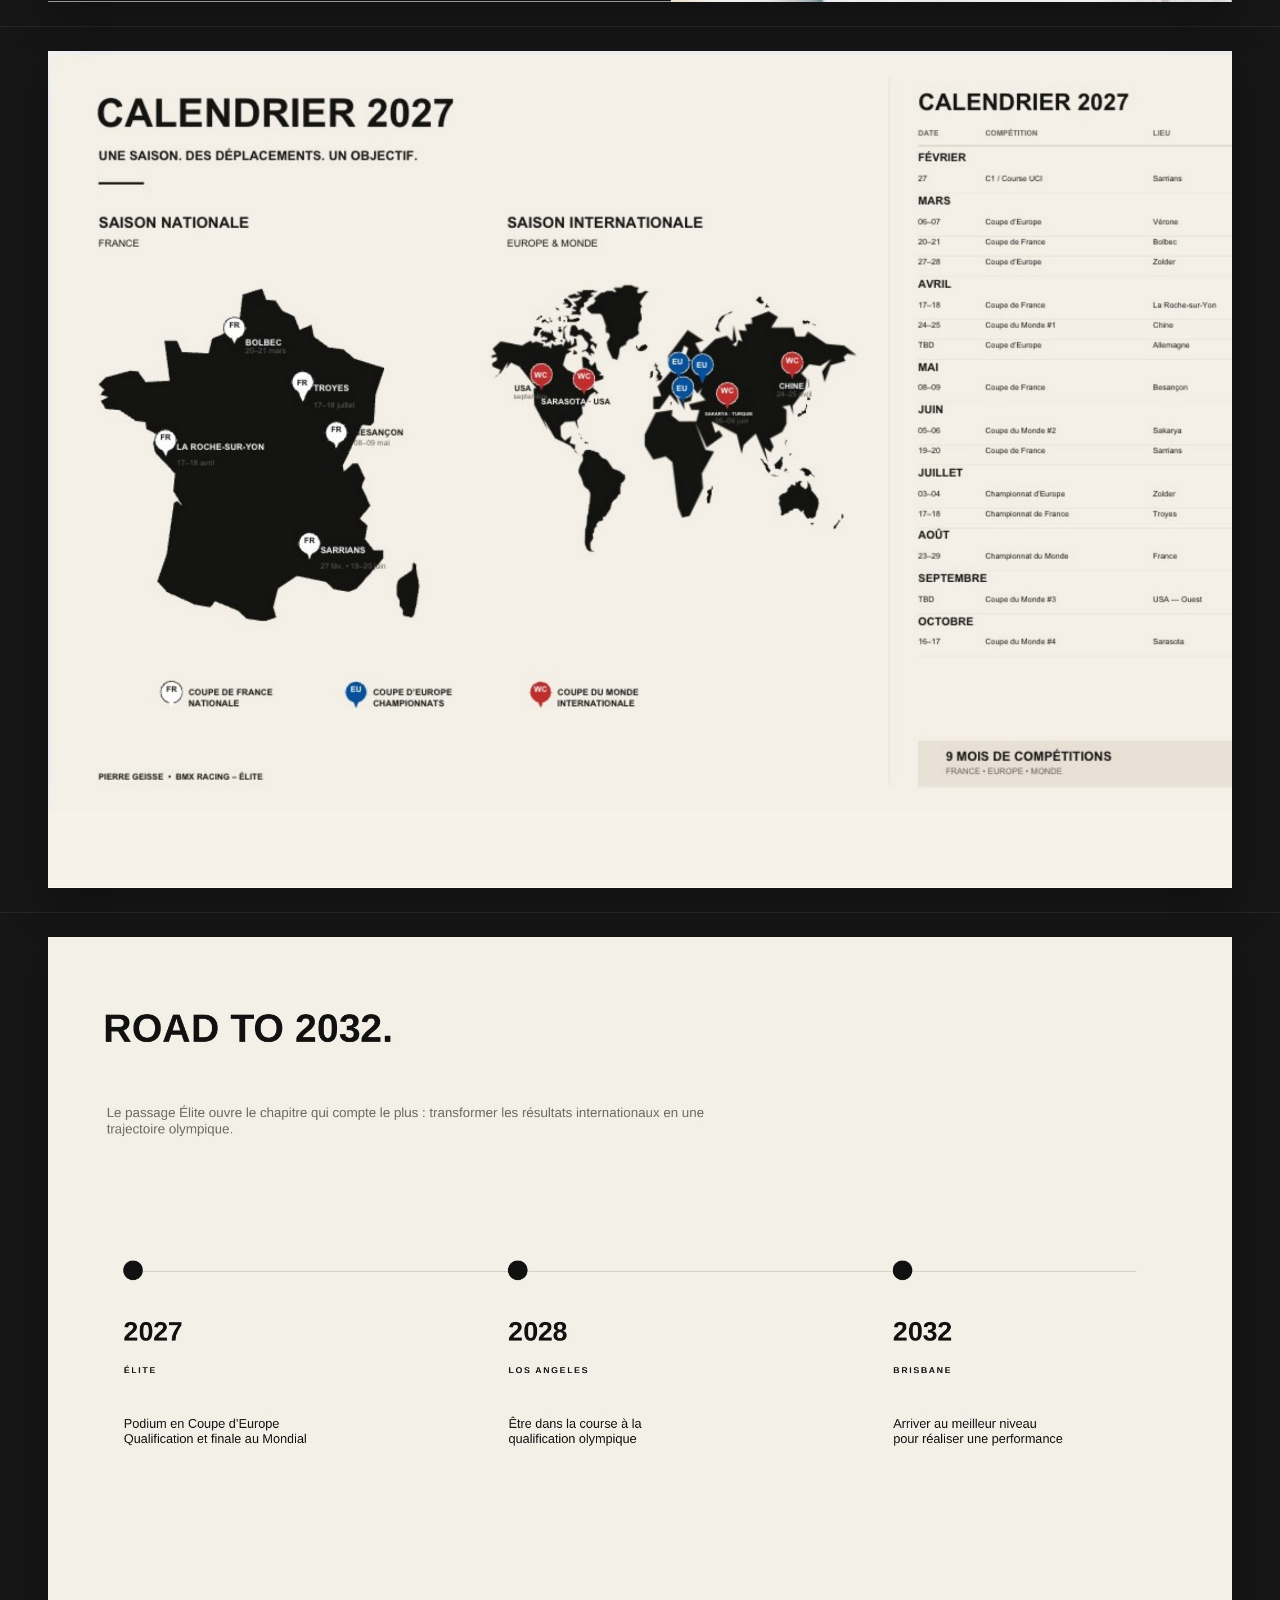
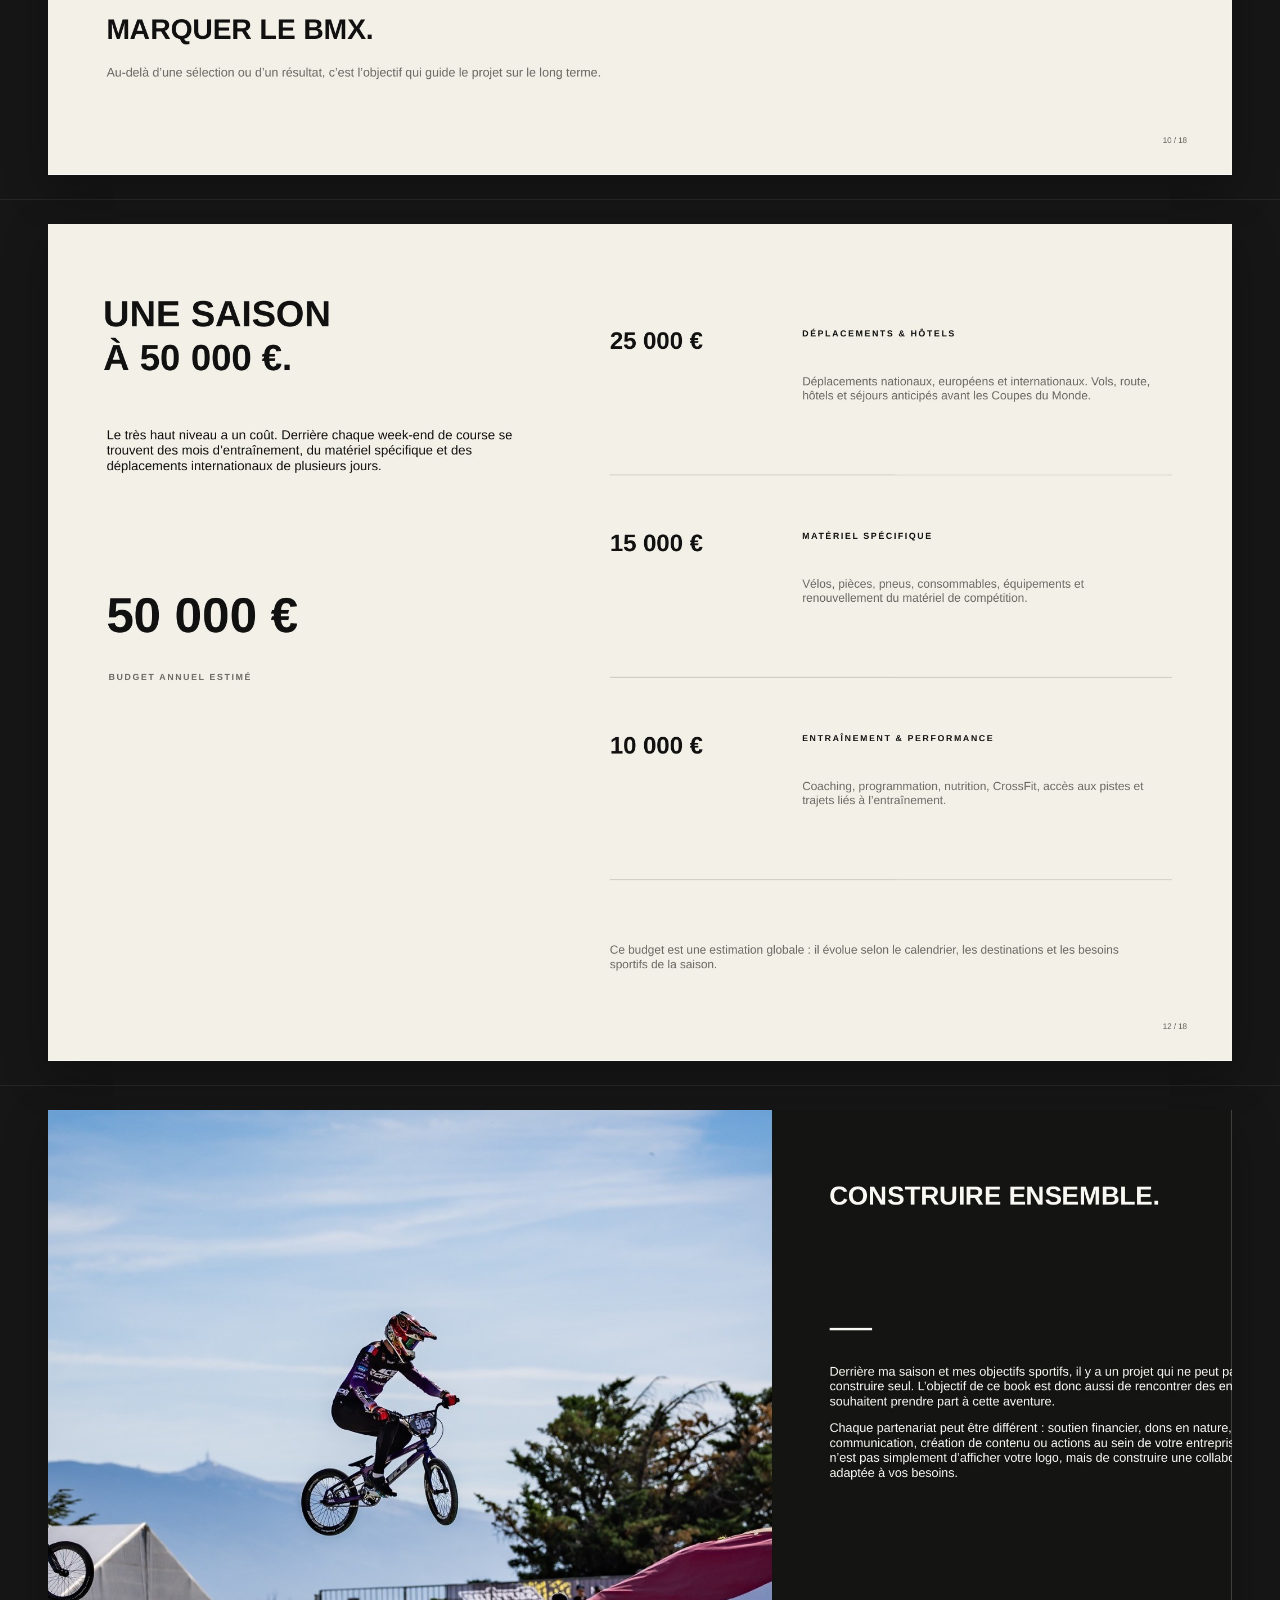
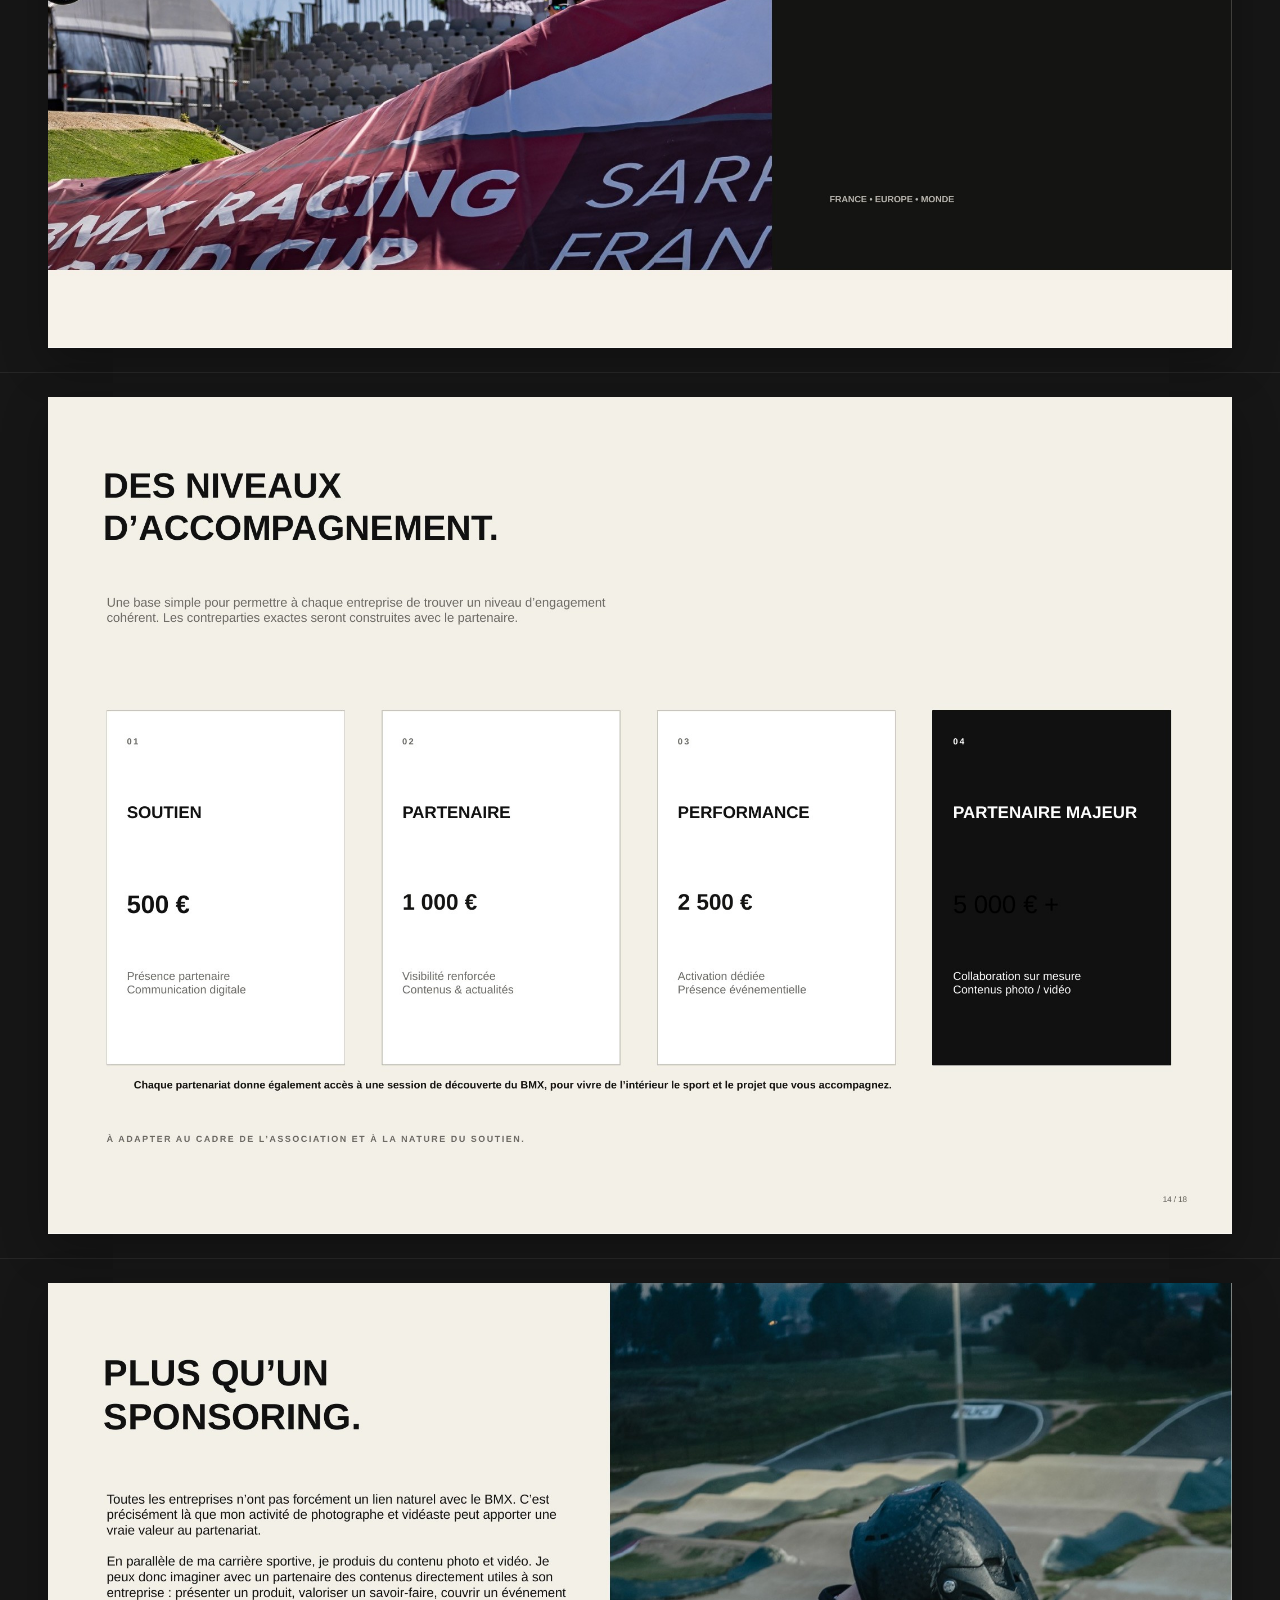
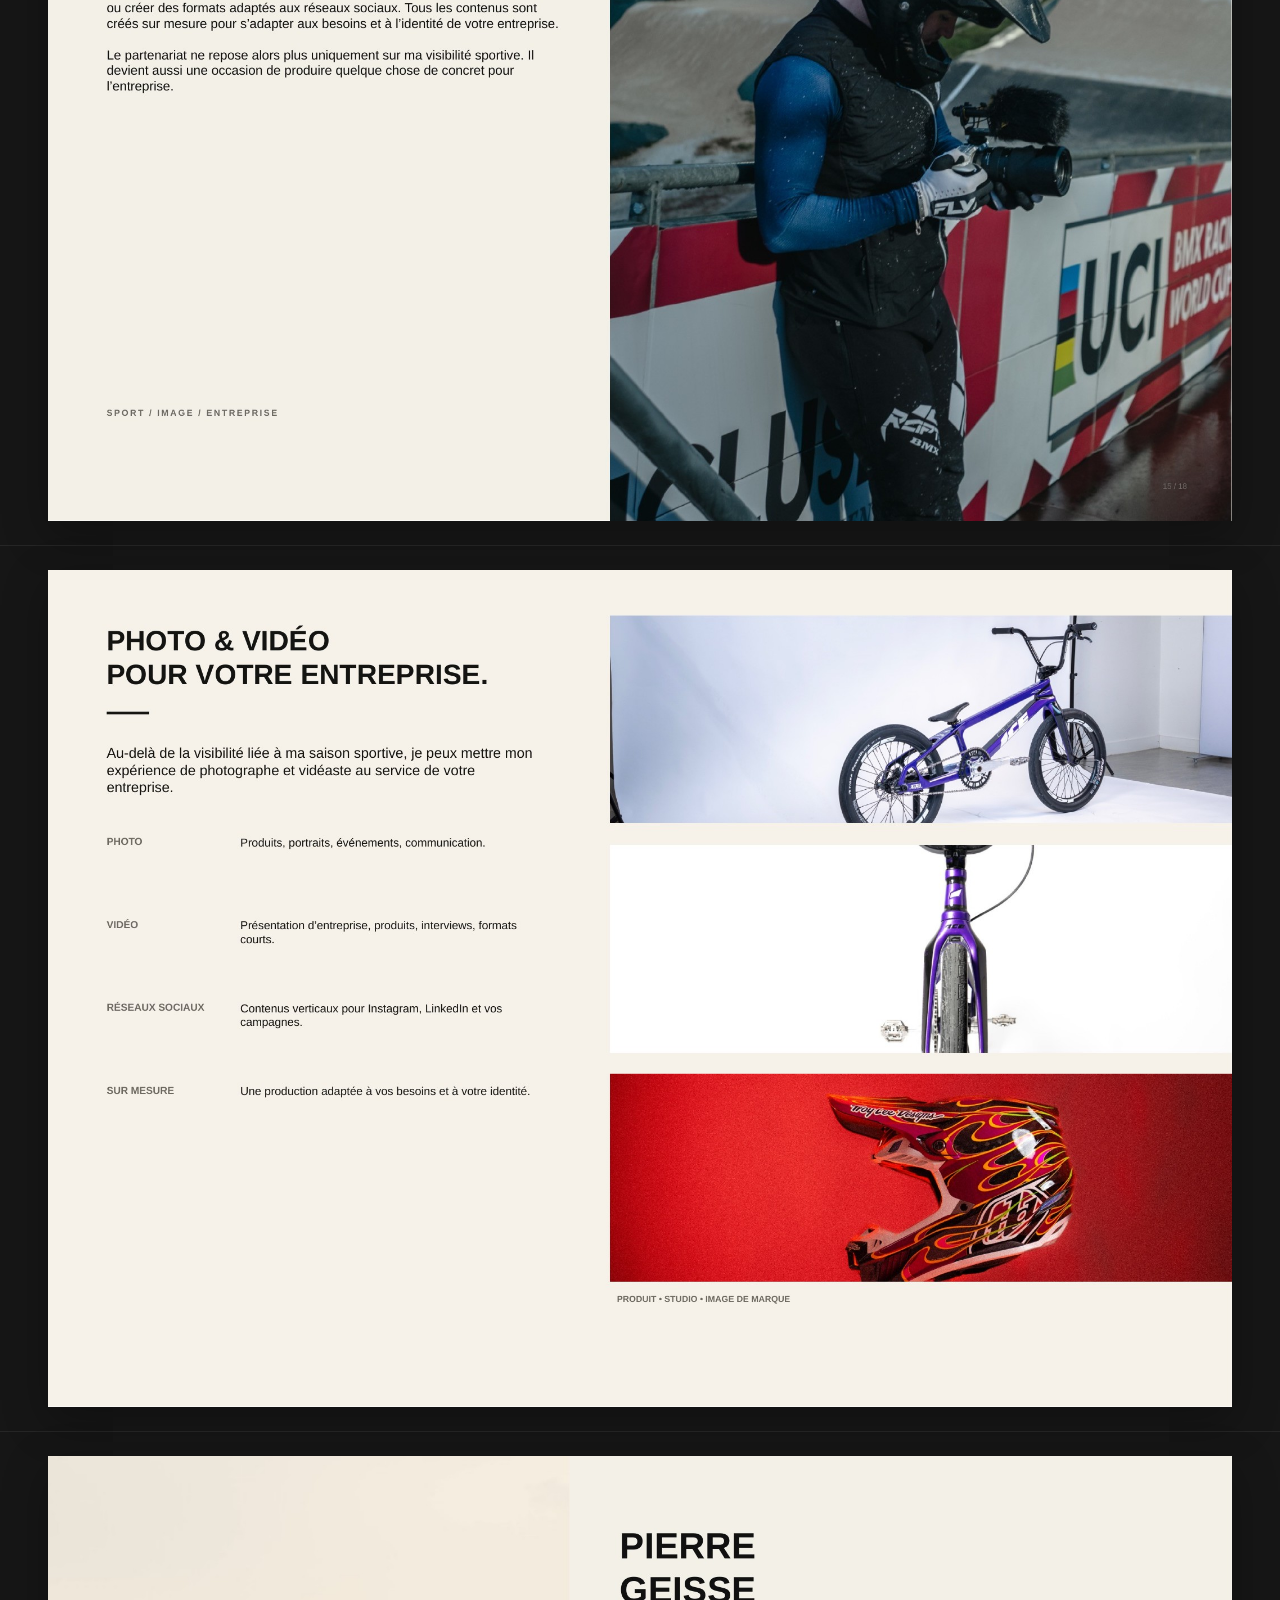
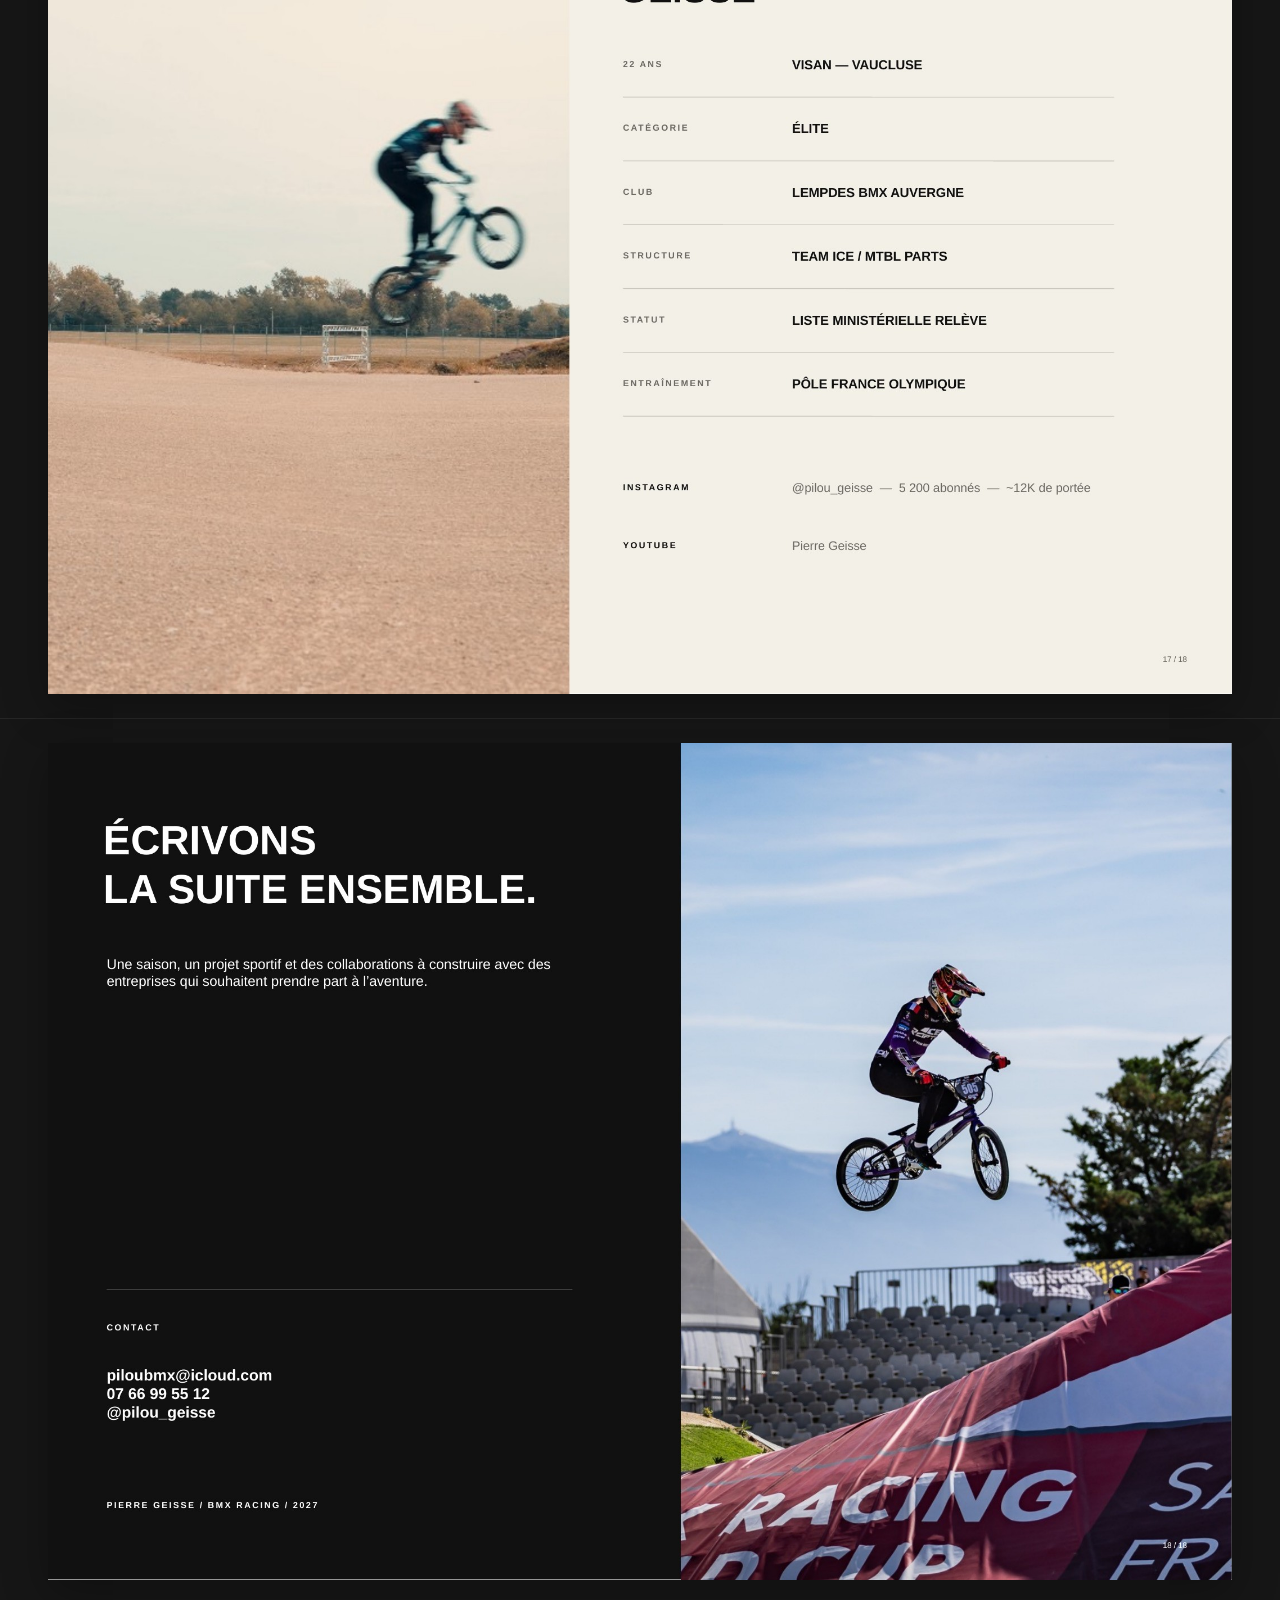
==== commit a622d2e8: "Add files via upload" ====
--- a/index.html
+++ b/index.html
@@ -1,226 +1,40 @@
 <!doctype html>
 <html lang="fr">
 <head>
-  <meta charset="utf-8">
-  <meta name="viewport" content="width=device-width, initial-scale=1">
-  <meta name="description" content="Pierre Geisse — BMX Racing Élite. Road to 2032. Partnership Book 2027.">
-  <title>Pierre Geisse — Road to 2032</title>
-  <link rel="stylesheet" href="styles.css">
+<meta charset="utf-8">
+<meta name="viewport" content="width=device-width, initial-scale=1, viewport-fit=cover">
+<meta name="description" content="Pierre Geisse — Partnership Book 2027 — BMX Racing Élite — Road to 2032">
+<title>Pierre Geisse — Partnership Book 2027</title>
+<link rel="stylesheet" href="styles.css">
 </head>
 <body>
-  <header class="nav">
-    <a class="brand" href="#top">PIERRE GEISSE</a>
-    <nav>
-      <a href="#parcours">Parcours</a>
-      <a href="#road">Road to 2032</a>
-      <a href="#partenariat">Partenariat</a>
-      <a href="#contact">Contact</a>
-    </nav>
-  </header>
-
-  <main id="top">
-    <section class="hero">
-      <div class="hero-copy reveal">
-        <div class="eyebrow">PARTNERSHIP BOOK — 2027</div>
-        <h1>PIERRE<br>GEISSE</h1>
-        <p class="hero-sub">BMX RACING — ÉLITE</p>
-        <p class="hero-road">ROAD TO 2032</p>
-        <div class="hero-actions">
-          <a class="btn dark" href="#partenariat">Devenir partenaire</a>
-          <a class="btn ghost" href="#parcours">Découvrir le projet</a>
-        </div>
-      </div>
-      <div class="hero-image" aria-label="Pierre Geisse en BMX"></div>
-    </section>
-
-    <section id="parcours" class="section intro">
-      <div class="section-kicker">2008 → 2027</div>
-      <h2>UN PARCOURS<br>VERS L’ÉLITE.</h2>
-      <p class="lead">D’une première sortie en BMX à 4 ans à mon passage en catégorie Élite, mon parcours s’est construit étape après étape, avec une ambition qui n’a cessé de grandir.</p>
-    </section>
-
-    <section class="story split">
-      <div class="media"><img src="assets/childhood.jpg" alt="Pierre enfant avec son BMX"></div>
-      <div class="copy">
-        <div class="year">2008</div>
-        <h3>L’HISTOIRE<br>COMMENCE ICI.</h3>
-        <p>En 2008, à 4 ans, je découvre le BMX au club de Saint-Paul-Trois-Châteaux avec mon frère jumeau Charles.</p>
-        <p>À cet âge-là, il n’y a évidemment ni objectif de haut niveau, ni championnat du monde en tête. Juste l’envie de rouler, de s’amuser et de recommencer le week-end suivant.</p>
-        <p>Je ne le savais pas encore, mais près de vingt ans plus tard, le BMX ferait toujours partie de ma vie.</p>
-      </div>
-    </section>
-
-    <section class="story story-dark">
-      <div class="story-grid">
-        <div class="copy">
-          <div class="year">2018 — 2019</div>
-          <h3>LE DÉCLIC.</h3>
-          <p>À 14 ans, le BMX change de dimension. Après un premier hiver de préparation structuré, j’aborde les Coupes de France avec une autre ambition et je découvre progressivement le niveau européen.</p>
-          <p>En 2018, je décroche mes premières victoires nationales. Je remporte plusieurs manches de Coupe de France, le classement général ainsi que le Challenge France. Cette saison marque également mes premières finales européennes.</p>
-          <p>En 2019, je termine 6e du classement général de la Coupe de France Cadet, premier pilote de mon âge, puis 6e du Championnat d’Europe et 3e du Championnat du Monde.</p>
-          <p>À la fin de la saison 2019, j’intègre le Pôle France Jeune de Bourges. Le BMX devient un projet de haut niveau.</p>
-        </div>
-        <div class="duo">
-          <img src="assets/bmx2019a.jpg" alt="Course BMX 2019">
-          <img src="assets/bmx2019b.jpg" alt="Course BMX 2019">
-        </div>
-      </div>
-    </section>
-
-    <section class="story split reverse">
-      <div class="media"><img src="assets/highlevel.jpg" alt="Pierre Geisse en BMX"></div>
-      <div class="copy">
-        <div class="year">2020 — 2022</div>
-        <h3>VERS LE<br>HAUT NIVEAU.</h3>
-        <p>Après plusieurs années sur le circuit national, l’intégration au Pôle France change ma manière de travailler. L’entraînement devient quotidien, structuré, et chaque détail commence à compter.</p>
-        <p>Les années Junior confirment cette progression : champion de France du contre-la-montre en 2021, puis double champion de France Junior en 2022. Cette même année, je termine 5e du Championnat d’Europe et 6e du Championnat du Monde.</p>
-      </div>
-    </section>
-
-    <section class="story injury">
-      <div class="copy dark-card">
-        <div class="year">2023 — 2024</div>
-        <h3>UNE COUPURE<br>BRUTALE.</h3>
-        <p>Début 2023, des douleurs au dos deviennent progressivement incompatibles avec l’entraînement et la compétition. Malgré une qualification pour les Championnats du Monde, je dois finalement renoncer à prendre le départ.</p>
-        <p>Après plusieurs mois d’examens, une malformation osseuse lombaire congénitale est identifiée. Elle nécessite une opération, suivie de huit mois de convalescence.</p>
-        <p>Cette blessure m’oblige surtout à gagner très vite en maturité sportive. Elle change ma manière d’aborder l’entraînement, la récupération et plus largement ma carrière.</p>
-      </div>
-      <div class="injury-images">
-        <img src="assets/scar.jpg" alt="Cicatrice après l'opération">
-        <img src="assets/brace.jpg" alt="Pierre avec son corset">
-      </div>
-    </section>
-
-    <section class="milestones">
-      <article>
-        <span>2025</span>
-        <h3>LE RETOUR.</h3>
-        <p>Retour au plus haut niveau, podium dès la première Coupe d’Europe, vice-champion de France U23 et 4e du Championnat d’Europe.</p>
-      </article>
-      <article>
-        <span>2026</span>
-        <h3>PREMIERS PAS CHEZ LES ÉLITES.</h3>
-        <p>Finale dès la première Coupe d’Europe Élite, premiers podiums en Coupe de France Élite et qualification pour les Championnats du Monde à Brisbane.</p>
-      </article>
-      <article>
-        <span>2027</span>
-        <h3>ÉLITE.</h3>
-        <p>Une nouvelle catégorie. Le même projet : construire des références internationales et progresser course après course.</p>
-      </article>
-    </section>
-
-    <section id="road" class="road">
-      <div class="section-kicker">OBJECTIF LONG TERME</div>
-      <h2>ROAD TO 2032.</h2>
-      <p class="lead">Le passage Élite ouvre le chapitre qui compte le plus : transformer les résultats internationaux en une trajectoire olympique.</p>
-      <div class="timeline">
-        <div class="step">
-          <b>2027</b><span>ÉLITE</span>
-          <p>Podium en Coupe d’Europe.<br>Qualification et finale au Mondial.</p>
-        </div>
-        <div class="step">
-          <b>2028</b><span>JO — LOS ANGELES</span>
-          <p>Être dans la course à la qualification olympique.</p>
-        </div>
-        <div class="step">
-          <b>2032</b><span>JO — BRISBANE</span>
-          <p>Arriver au meilleur niveau pour réaliser une performance.</p>
-        </div>
-      </div>
-      <div class="statement">MARQUER LE BMX.</div>
-    </section>
-
-    <section class="calendar-section">
-      <div class="section-heading">
-        <div>
-          <div class="section-kicker">SAISON 2027</div>
-          <h2>9 MOIS DE<br>COMPÉTITIONS.</h2>
-        </div>
-        <p>France, Europe et Monde : un calendrier construit autour des Coupes de France, Coupes d’Europe, Coupes du Monde et Championnats.</p>
-      </div>
-      <img class="calendar" src="assets/calendar.png" alt="Calendrier BMX 2027">
-    </section>
-
-    <section class="budget">
-      <div class="section-kicker">BUDGET 2027</div>
-      <h2>UNE SAISON<br>À 50 000 €.</h2>
-      <p class="lead">Le très haut niveau a un coût. Derrière chaque week-end de course se trouvent des mois d’entraînement, du matériel spécifique et des déplacements internationaux de plusieurs jours.</p>
-      <div class="budget-grid">
-        <article><strong>25 000 €</strong><span>DÉPLACEMENTS & HÔTELS</span><p>Vols, route, hébergements et logistique des compétitions nationales et internationales.</p></article>
-        <article><strong>15 000 €</strong><span>MATÉRIEL SPÉCIFIQUE</span><p>Vélos, pièces, pneus, consommables et renouvellement du matériel de compétition.</p></article>
-        <article><strong>10 000 €</strong><span>ENTRAÎNEMENT & PERFORMANCE</span><p>Coaching, programmation, nutrition, CrossFit, pistes et déplacements d’entraînement.</p></article>
-      </div>
-    </section>
-
-    <section id="partenariat" class="partner-hero">
-      <div class="partner-photo"></div>
-      <div class="partner-copy">
-        <div class="section-kicker light">PARTENARIAT</div>
-        <h2>CONSTRUIRE<br>ENSEMBLE.</h2>
-        <p>Derrière ma saison et mes objectifs sportifs, il y a un projet qui ne peut pas se construire seul. Je souhaite rencontrer des entreprises qui veulent prendre part à cette aventure.</p>
-        <p>Chaque partenariat peut être différent : soutien financier, dons en nature, visibilité, communication, création de contenu ou actions au sein de votre entreprise.</p>
-      </div>
-    </section>
-
-    <section class="tiers">
-      <div class="section-heading">
-        <div>
-          <div class="section-kicker">ACCOMPAGNEMENT</div>
-          <h2>CHOISISSEZ<br>VOTRE NIVEAU.</h2>
-        </div>
-        <p>Une base simple. Les contreparties exactes sont construites avec chaque partenaire.</p>
-      </div>
-      <div class="tier-grid">
-        <article><span>01</span><h3>SOUTIEN</h3><strong>500 €</strong><p>Présence partenaire<br>Communication digitale</p></article>
-        <article><span>02</span><h3>PARTENAIRE</h3><strong>1 000 €</strong><p>Visibilité renforcée<br>Contenus & actualités</p></article>
-        <article><span>03</span><h3>PERFORMANCE</h3><strong>2 500 €</strong><p>Activation dédiée<br>Présence événementielle</p></article>
-        <article class="featured"><span>04</span><h3>PARTENAIRE MAJEUR</h3><strong>5 000 € +</strong><p>Collaboration sur mesure<br>Contenus photo / vidéo</p></article>
-      </div>
-      <div class="discovery">Chaque partenariat donne également accès à une session de découverte du BMX, pour vivre de l’intérieur le sport et le projet que vous accompagnez.</div>
-    </section>
-
-    <section class="content-value">
-      <div class="copy">
-        <div class="section-kicker">SPORT / IMAGE / ENTREPRISE</div>
-        <h2>PLUS QU’UN<br>SPONSORING.</h2>
-        <p>Toutes les entreprises n’ont pas forcément un lien naturel avec le BMX. C’est précisément là que mon activité de photographe et vidéaste peut apporter une vraie valeur au partenariat.</p>
-        <p>En parallèle de ma carrière sportive, je produis du contenu photo et vidéo. Je peux donc imaginer avec un partenaire des contenus directement utiles à son entreprise : présenter un produit, valoriser un savoir-faire, couvrir un événement ou créer des formats adaptés aux réseaux sociaux.</p>
-        <p><strong>Tous les contenus sont créés sur mesure pour s’adapter aux besoins et à l’identité de votre entreprise.</strong></p>
-      </div>
-      <div class="portfolio-strip">
-        <img src="assets/bike1.jpg" alt="Photographie produit BMX">
-        <img src="assets/bike2.jpg" alt="Photographie produit BMX">
-        <img src="assets/helmet.jpg" alt="Photographie produit casque">
-      </div>
-    </section>
-
-    <section class="services">
-      <div class="section-kicker">PHOTO & VIDÉO</div>
-      <h2>POUR VOTRE<br>ENTREPRISE.</h2>
-      <div class="service-grid">
-        <article><span>PHOTO</span><p>Produits, portraits, événements, communication.</p></article>
-        <article><span>VIDÉO</span><p>Présentation d’entreprise, produits, interviews, formats courts.</p></article>
-        <article><span>RÉSEAUX SOCIAUX</span><p>Contenus verticaux pour Instagram, LinkedIn et vos campagnes.</p></article>
-        <article><span>SUR MESURE</span><p>Une production adaptée à vos besoins et à votre identité.</p></article>
-      </div>
-    </section>
-
-    <section id="contact" class="contact">
-      <div class="contact-photo"><img src="assets/portrait.jpg" alt="Portrait Pierre Geisse"></div>
-      <div class="contact-copy">
-        <div class="section-kicker light">CONTACT</div>
-        <h2>ÉCRIVONS<br>LA SUITE<br>ENSEMBLE.</h2>
-        <p>Une saison, un projet sportif et des collaborations à construire avec des entreprises qui souhaitent prendre part à l’aventure.</p>
-        <div class="contact-links">
-          <a href="mailto:piloubmx@icloud.com">piloubmx@icloud.com</a>
-          <a href="tel:+33766995512">07 66 99 55 12</a>
-          <a href="https://www.instagram.com/pilou_geisse/" target="_blank" rel="noopener">@pilou_geisse</a>
-        </div>
-      </div>
-    </section>
-  </main>
-
-  <footer>PIERRE GEISSE / BMX RACING / 2027</footer>
-  <script src="script.js"></script>
+<header class="topbar">
+  <a class="name" href="#page-1">PIERRE GEISSE</a>
+  <div class="actions">
+    <a href="mailto:piloubmx@icloud.com">CONTACT</a>
+    <a href="https://www.instagram.com/pilou_geisse/" target="_blank" rel="noopener">INSTAGRAM</a>
+  </div>
+</header>
+<main class="book">
+  <section class="page" id="page-1"><img src="pages/01.jpg" alt="Partnership Book Pierre Geisse — page 1" loading="eager"></section>
+  <section class="page" id="page-2"><img src="pages/02.jpg" alt="Partnership Book Pierre Geisse — page 2" loading="eager"></section>
+  <section class="page" id="page-3"><img src="pages/03.jpg" alt="Partnership Book Pierre Geisse — page 3" loading="lazy"></section>
+  <section class="page" id="page-4"><img src="pages/04.jpg" alt="Partnership Book Pierre Geisse — page 4" loading="lazy"></section>
+  <section class="page" id="page-5"><img src="pages/05.jpg" alt="Partnership Book Pierre Geisse — page 5" loading="lazy"></section>
+  <section class="page" id="page-6"><img src="pages/06.jpg" alt="Partnership Book Pierre Geisse — page 6" loading="lazy"></section>
+  <section class="page" id="page-7"><img src="pages/07.jpg" alt="Partnership Book Pierre Geisse — page 7" loading="lazy"></section>
+  <section class="page" id="page-8"><img src="pages/08.jpg" alt="Partnership Book Pierre Geisse — page 8" loading="lazy"></section>
+  <section class="page" id="page-9"><img src="pages/09.jpg" alt="Partnership Book Pierre Geisse — page 9" loading="lazy"></section>
+  <section class="page" id="page-10"><img src="pages/10.jpg" alt="Partnership Book Pierre Geisse — page 10" loading="lazy"></section>
+  <section class="page" id="page-11"><img src="pages/11.jpg" alt="Partnership Book Pierre Geisse — page 11" loading="lazy"></section>
+  <section class="page" id="page-12"><img src="pages/12.jpg" alt="Partnership Book Pierre Geisse — page 12" loading="lazy"></section>
+  <section class="page" id="page-13"><img src="pages/13.jpg" alt="Partnership Book Pierre Geisse — page 13" loading="lazy"></section>
+  <section class="page" id="page-14"><img src="pages/14.jpg" alt="Partnership Book Pierre Geisse — page 14" loading="lazy"></section>
+  <section class="page" id="page-15"><img src="pages/15.jpg" alt="Partnership Book Pierre Geisse — page 15" loading="lazy"></section>
+  <section class="page" id="page-16"><img src="pages/16.jpg" alt="Partnership Book Pierre Geisse — page 16" loading="lazy"></section>
+  <section class="page" id="page-17"><img src="pages/17.jpg" alt="Partnership Book Pierre Geisse — page 17" loading="lazy"></section>
+  <section class="page" id="page-18"><img src="pages/18.jpg" alt="Partnership Book Pierre Geisse — page 18" loading="lazy"></section>
+</main>
+<footer><span>PIERRE GEISSE / BMX RACING / 2027</span><a href="#page-1">RETOUR EN HAUT</a></footer>
 </body>
 </html>
--- a/styles.css
+++ b/styles.css
@@ -1,113 +1,11 @@
-
-:root{
-  --paper:#f2eee5;
-  --ink:#11110f;
-  --muted:#77736c;
-  --line:rgba(17,17,15,.16);
-}
 *{box-sizing:border-box}
-html{scroll-behavior:smooth}
-body{
-  margin:0;background:var(--paper);color:var(--ink);
-  font-family:Arial,Helvetica,sans-serif;line-height:1.55;
-}
-img{display:block;width:100%;height:100%;object-fit:cover}
-a{color:inherit;text-decoration:none}
-.nav{
-  position:fixed;z-index:100;top:0;left:0;right:0;
-  display:flex;justify-content:space-between;align-items:center;
-  padding:20px 32px;background:rgba(242,238,229,.9);
-  backdrop-filter:blur(16px);border-bottom:1px solid var(--line)
-}
-.brand{font-size:12px;font-weight:800;letter-spacing:.15em}
-.nav nav{display:flex;gap:22px;font-size:11px;text-transform:uppercase;letter-spacing:.12em}
-.hero{min-height:100vh;display:grid;grid-template-columns:42% 58%;padding-top:61px}
-.hero-copy{padding:11vh 5vw;display:flex;flex-direction:column;justify-content:center}
-.eyebrow,.section-kicker{font-size:11px;font-weight:700;letter-spacing:.22em;text-transform:uppercase;color:var(--muted)}
-h1,h2,h3{margin:0;line-height:.88;letter-spacing:-.055em}
-h1{font-size:clamp(70px,10vw,150px)}
-h2{font-size:clamp(52px,7vw,108px)}
-h3{font-size:clamp(40px,5vw,76px)}
-.hero-sub{font-size:15px;letter-spacing:.11em;font-weight:700;margin:25px 0 0}
-.hero-road{margin-top:auto;font-size:18px;font-weight:800;letter-spacing:.16em}
-.hero-image{background:url('assets/cover.jpg') center center/cover no-repeat;min-height:700px}
-.hero-actions{display:flex;gap:12px;margin:34px 0 30px;flex-wrap:wrap}
-.btn{padding:13px 18px;border:1px solid var(--ink);font-size:11px;text-transform:uppercase;letter-spacing:.12em;font-weight:700}
-.btn.dark{background:var(--ink);color:var(--paper)}
-.section{padding:110px 7vw}
-.intro{max-width:1050px}
-.lead{font-size:clamp(20px,2.2vw,32px);line-height:1.35;max-width:860px}
-.story.split{display:grid;grid-template-columns:55% 45%;min-height:760px}
-.story.split.reverse{grid-template-columns:55% 45%}
-.story.split.reverse .media{order:2}
-.story.split.reverse .copy{order:1}
-.story .copy{padding:9vw 7vw;display:flex;flex-direction:column;justify-content:center}
-.story .copy p{max-width:590px}
-.year{font-size:12px;font-weight:800;letter-spacing:.2em;margin-bottom:26px}
-.story-dark{background:#111;color:var(--paper);padding:100px 7vw}
-.story-grid{display:grid;grid-template-columns:45% 55%;gap:6vw;align-items:center}
-.story-dark .copy{padding:0}
-.duo{display:grid;grid-template-columns:1fr 1fr;gap:16px;height:610px}
-.injury{display:grid;grid-template-columns:42% 58%;background:#111;color:var(--paper)}
-.dark-card{padding:8vw 5vw}
-.injury-images{display:grid;grid-template-rows:1fr 1fr;min-height:830px}
-.milestones{display:grid;grid-template-columns:repeat(3,1fr);border-top:1px solid var(--line);border-bottom:1px solid var(--line)}
-.milestones article{padding:70px 4vw;min-height:370px;border-right:1px solid var(--line)}
-.milestones article:last-child{border-right:0}
-.milestones span{font-size:12px;font-weight:800;letter-spacing:.2em}
-.milestones h3{font-size:clamp(30px,3.3vw,55px);margin:25px 0}
-.road{padding:120px 7vw;background:#111;color:var(--paper)}
-.road .lead{color:#c9c5bc}
-.timeline{display:grid;grid-template-columns:repeat(3,1fr);margin-top:80px;border-top:1px solid rgba(255,255,255,.3)}
-.step{padding:34px 3vw 40px 0}
-.step b{font-size:48px;display:block}
-.step span{font-size:12px;letter-spacing:.18em;font-weight:700}
-.statement{font-size:clamp(48px,8vw,120px);font-weight:900;letter-spacing:-.06em;margin-top:90px}
-.calendar-section,.budget,.tiers,.services,.content-value{padding:110px 7vw}
-.section-heading{display:grid;grid-template-columns:1fr 1fr;gap:6vw;align-items:end;margin-bottom:55px}
-.section-heading p{max-width:520px}
-.calendar{height:auto;border:1px solid var(--line);background:white}
-.budget-grid,.tier-grid,.service-grid{display:grid;grid-template-columns:repeat(3,1fr);margin-top:65px;border-top:1px solid var(--line);border-left:1px solid var(--line)}
-.budget-grid article,.tier-grid article,.service-grid article{padding:42px 30px;border-right:1px solid var(--line);border-bottom:1px solid var(--line)}
-.budget-grid strong,.tier-grid strong{font-size:clamp(36px,4vw,68px);display:block}
-.budget-grid span,.service-grid span{font-size:11px;letter-spacing:.16em;font-weight:800}
-.partner-hero{display:grid;grid-template-columns:58% 42%;min-height:800px}
-.partner-photo{background:url('assets/partner.jpg') center/cover no-repeat}
-.partner-copy{background:#111;color:var(--paper);padding:9vw 5vw;display:flex;flex-direction:column;justify-content:center}
-.light{color:#a9a59d}
-.tier-grid{grid-template-columns:repeat(4,1fr)}
-.tier-grid article{min-height:310px}
-.tier-grid article span{font-size:11px;letter-spacing:.2em}
-.tier-grid article h3{font-size:25px;letter-spacing:-.03em;margin:30px 0 18px}
-.tier-grid .featured{background:#111;color:var(--paper)}
-.discovery{margin-top:30px;font-weight:700;max-width:900px}
-.content-value{display:grid;grid-template-columns:55% 45%;gap:7vw;align-items:center}
-.content-value .copy{max-width:680px}
-.portfolio-strip{display:grid;grid-template-rows:repeat(3,220px);gap:14px}
-.service-grid{grid-template-columns:repeat(4,1fr)}
-.contact{display:grid;grid-template-columns:40% 60%;min-height:760px;background:#111;color:var(--paper)}
-.contact-photo{min-height:760px}
-.contact-copy{padding:9vw 7vw;display:flex;flex-direction:column;justify-content:center}
-.contact-copy p{max-width:600px}
-.contact-links{display:flex;flex-direction:column;gap:12px;margin-top:38px;font-size:18px}
-footer{padding:28px 7vw;font-size:10px;letter-spacing:.18em;font-weight:700}
-.reveal{opacity:0;transform:translateY(18px);transition:.7s ease}
-.reveal.visible{opacity:1;transform:none}
-@media(max-width:900px){
-  .nav nav{display:none}
-  .hero,.story.split,.story.split.reverse,.story-grid,.injury,.partner-hero,.contact,.content-value,.section-heading{grid-template-columns:1fr}
-  .hero{padding-top:58px}
-  .hero-copy{min-height:70vh}
-  .hero-image{min-height:65vh}
-  .story.split.reverse .media,.story.split.reverse .copy{order:initial}
-  .story .copy,.dark-card,.partner-copy,.contact-copy{padding:80px 7vw}
-  .duo{height:auto}
-  .duo img{min-height:360px}
-  .injury-images{min-height:720px}
-  .milestones,.budget-grid,.tier-grid,.service-grid{grid-template-columns:1fr}
-  .milestones article{border-right:0;border-bottom:1px solid var(--line)}
-  .timeline{grid-template-columns:1fr}
-  .step{border-bottom:1px solid rgba(255,255,255,.2)}
-  .portfolio-strip{grid-template-rows:repeat(3,300px)}
-  .contact-photo{min-height:560px}
-}
+html{scroll-behavior:smooth;background:#111}
+body{margin:0;background:#111;color:#f2eee5;font-family:Arial,Helvetica,sans-serif}
+.topbar{position:fixed;z-index:20;top:0;left:0;right:0;height:48px;display:flex;align-items:center;justify-content:space-between;padding:0 22px;background:rgba(17,17,17,.86);backdrop-filter:blur(12px);-webkit-backdrop-filter:blur(12px);border-bottom:1px solid rgba(255,255,255,.12)}
+.topbar a{color:#f2eee5;text-decoration:none;font-size:10px;font-weight:700;letter-spacing:.17em}
+.actions{display:flex;gap:20px}.book{padding-top:48px}
+.page{width:100%;margin:0 auto;background:#f2eee5;display:flex;justify-content:center;align-items:center;border-bottom:1px solid #262626;scroll-margin-top:48px}
+.page img{width:100%;height:auto;display:block;max-width:1920px}
+footer{display:flex;justify-content:space-between;gap:20px;padding:26px 22px;color:#aaa;font-size:9px;letter-spacing:.16em}footer a{color:#ddd;text-decoration:none}
+@media(min-width:1100px){.page{padding:24px 0;background:#161616}.page img{width:min(calc(100vw - 96px),1600px);box-shadow:0 14px 42px rgba(0,0,0,.28)}}
+@media(max-width:640px){.topbar{height:44px;padding:0 12px}.book{padding-top:44px}.actions{gap:12px}.actions a:first-child{display:none}.page{scroll-margin-top:44px}footer{padding:20px 12px}}
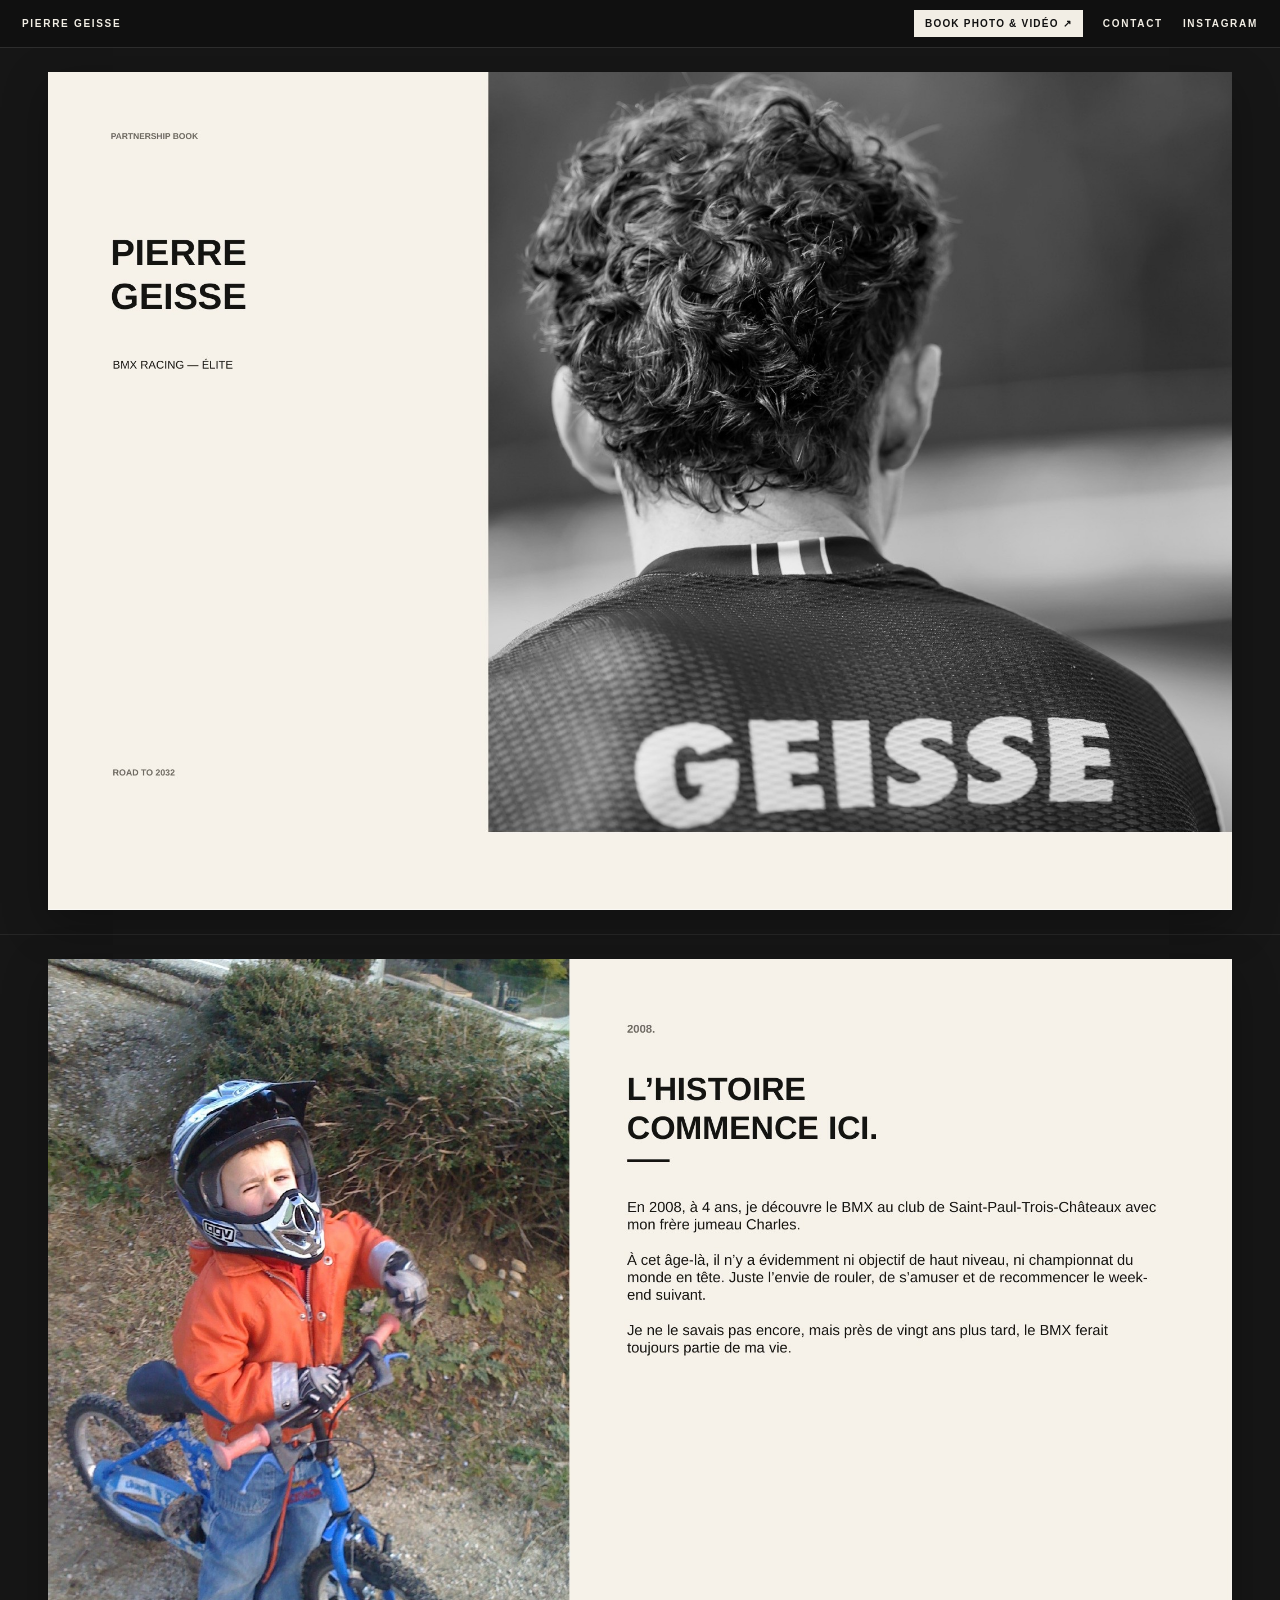
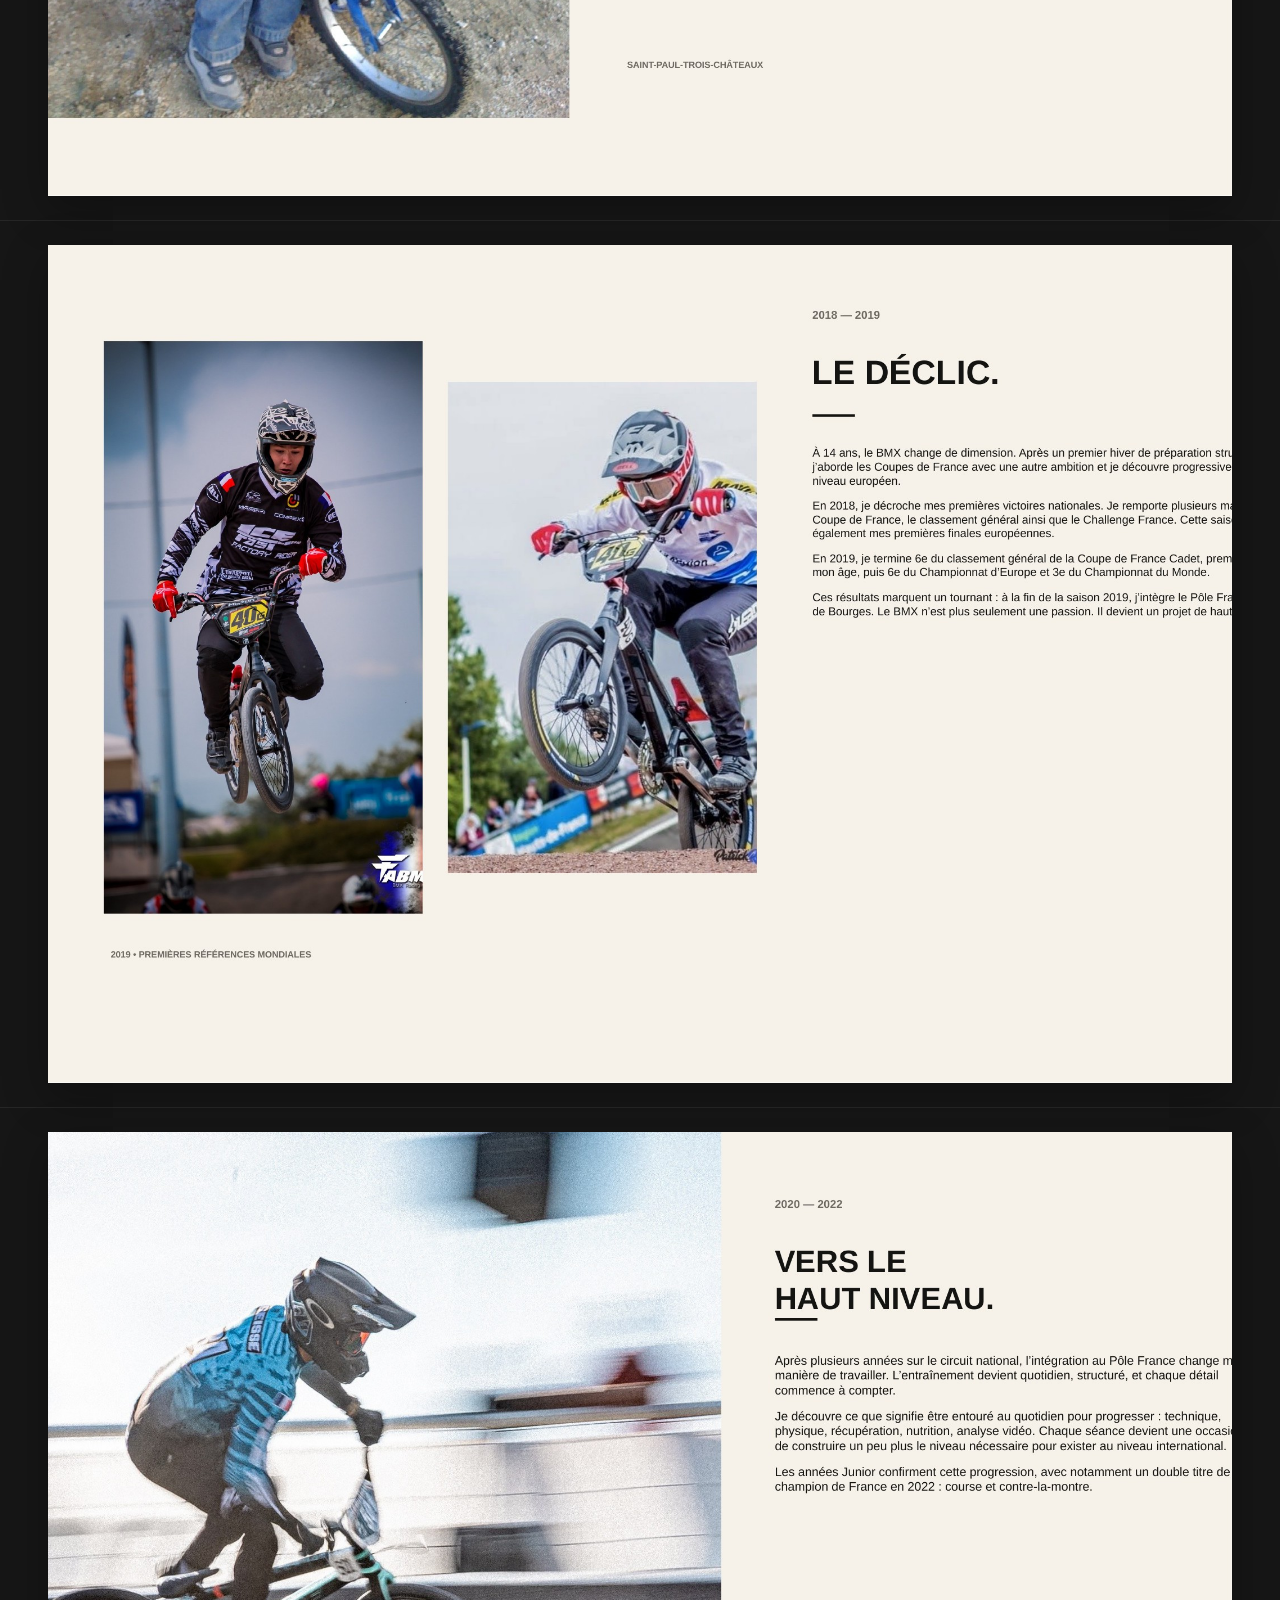
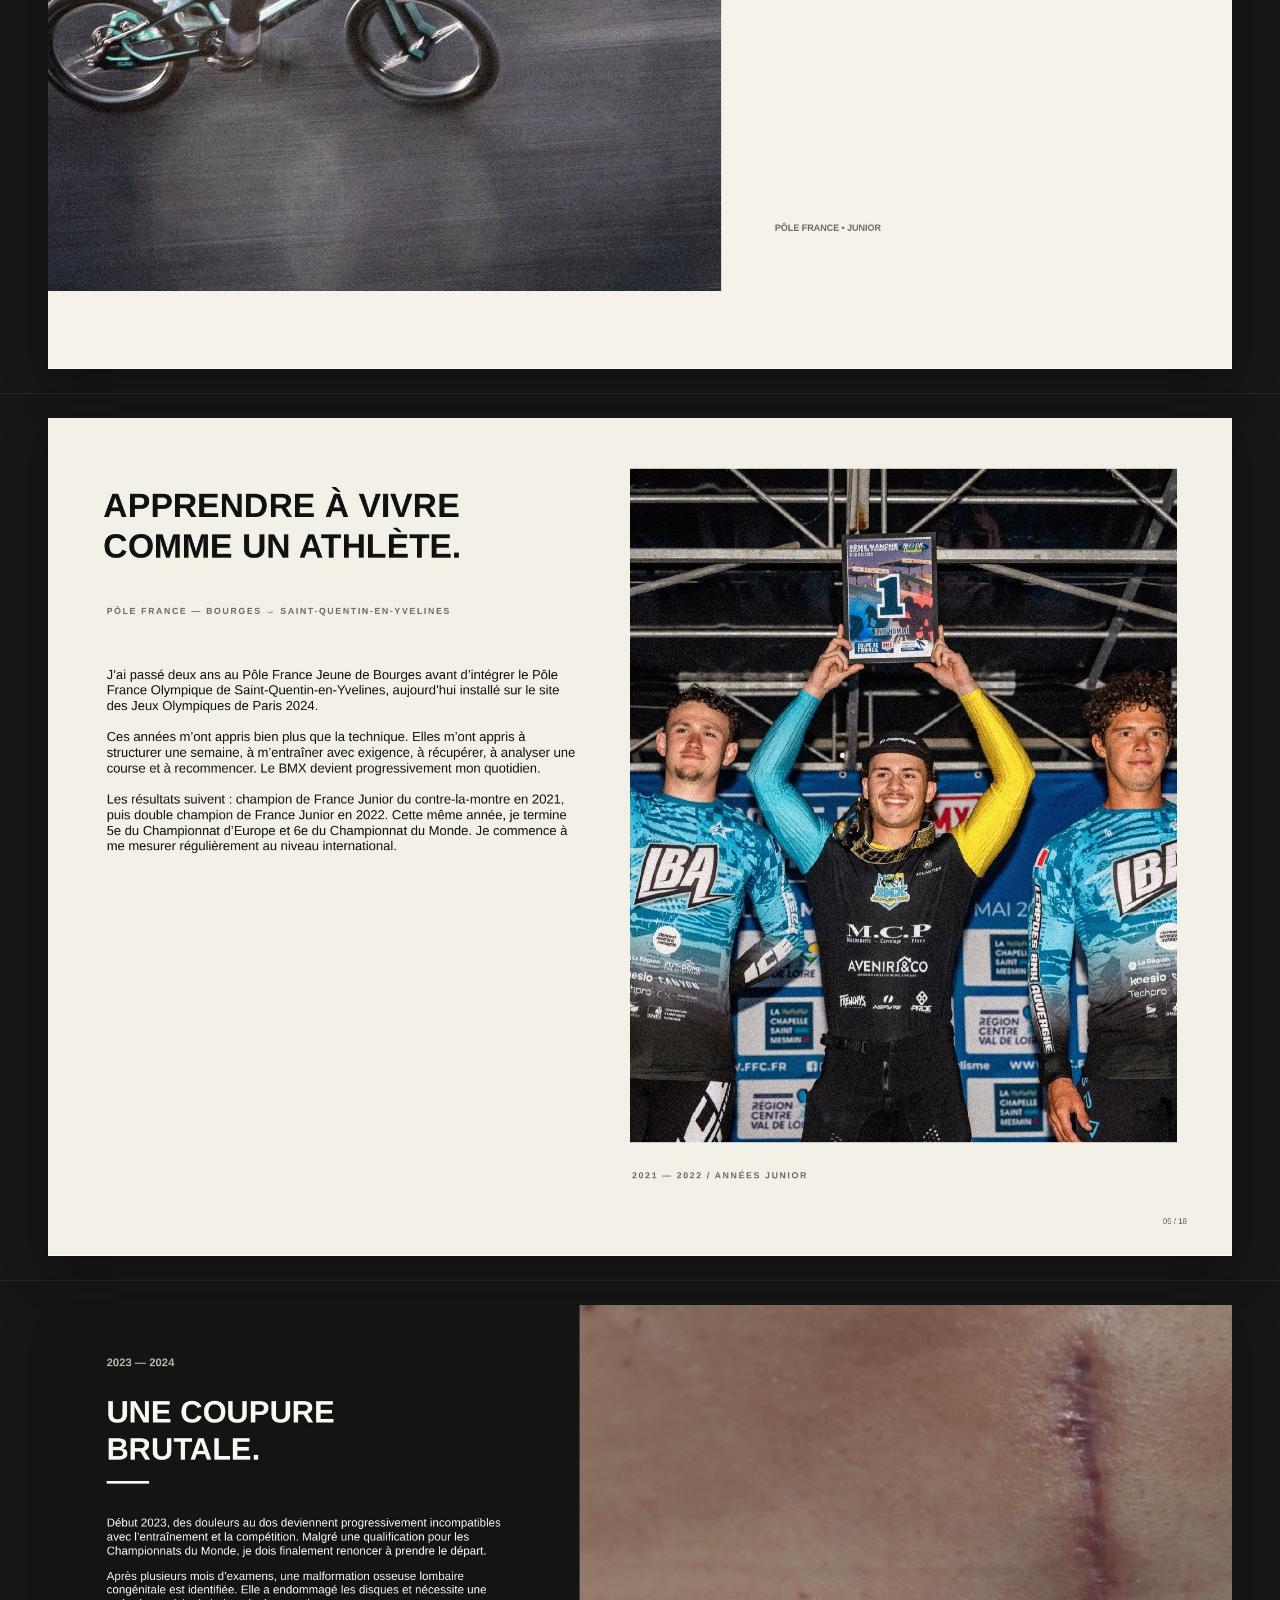
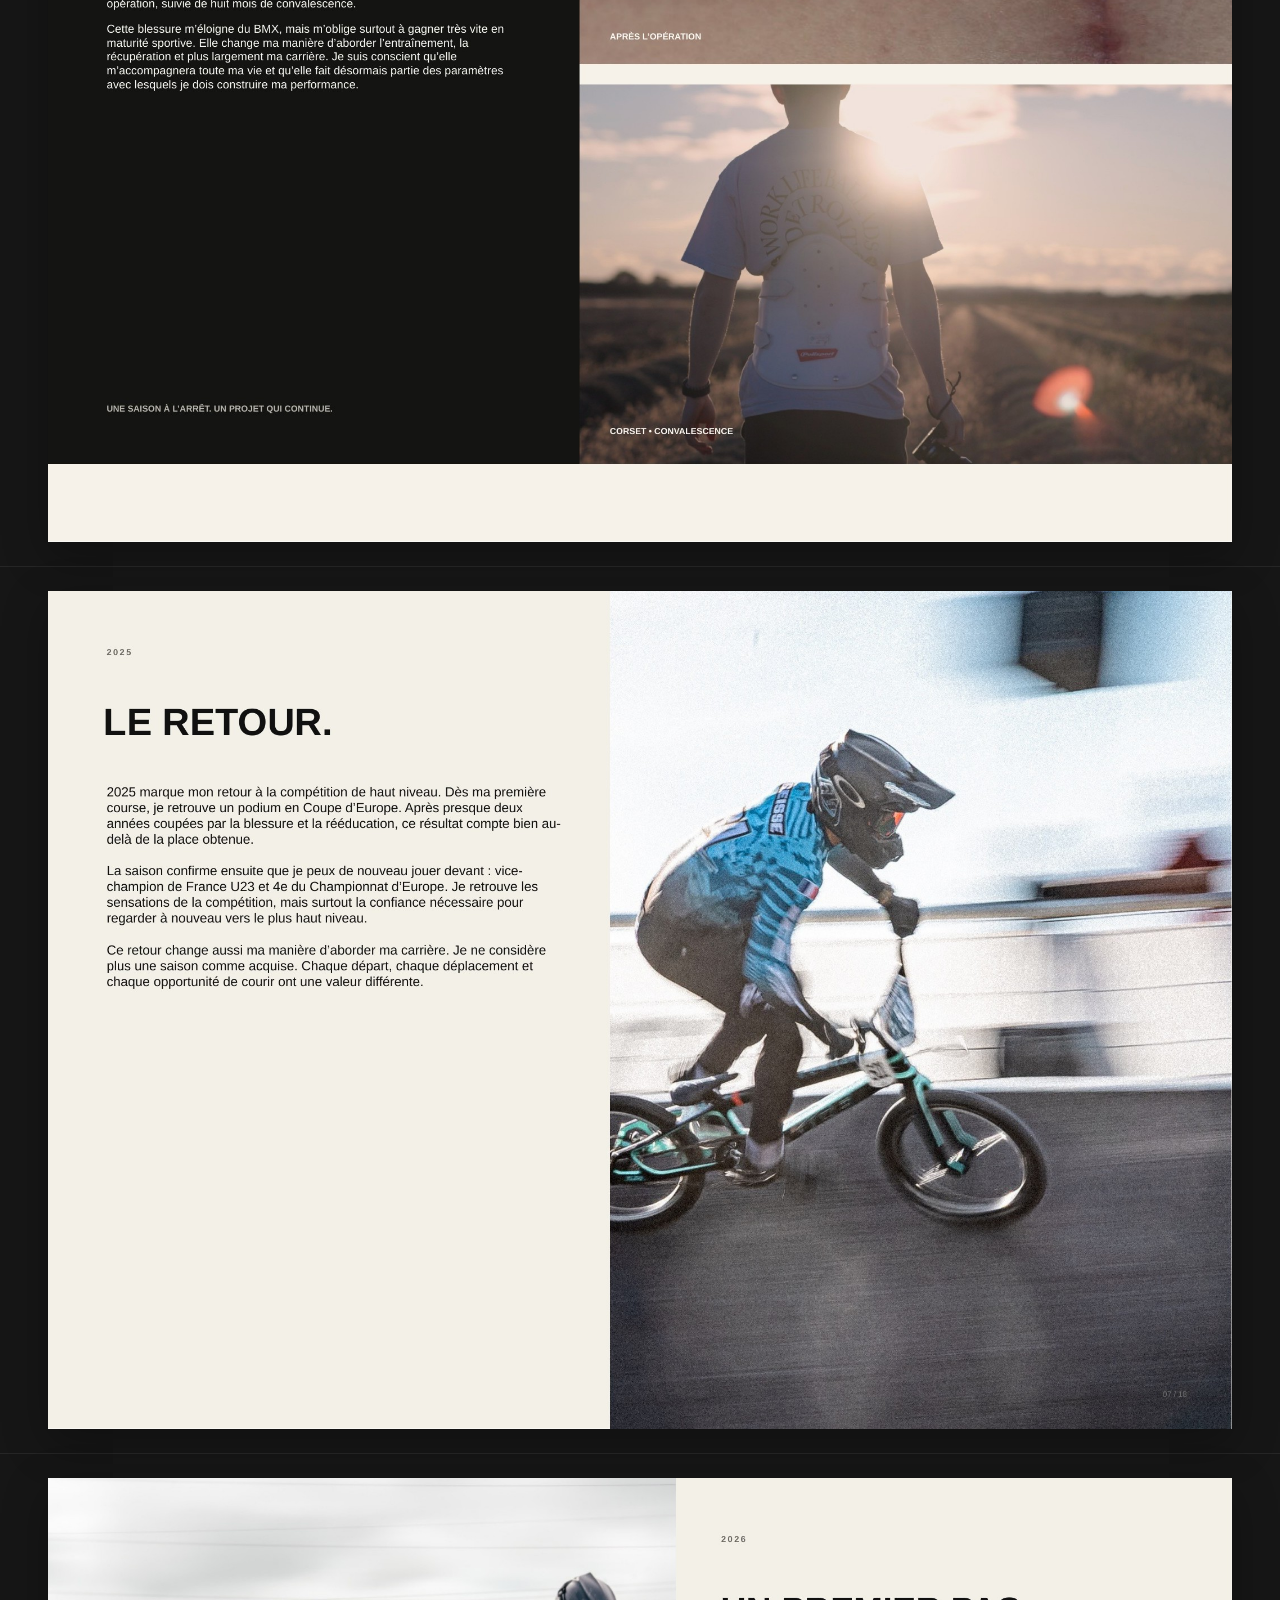
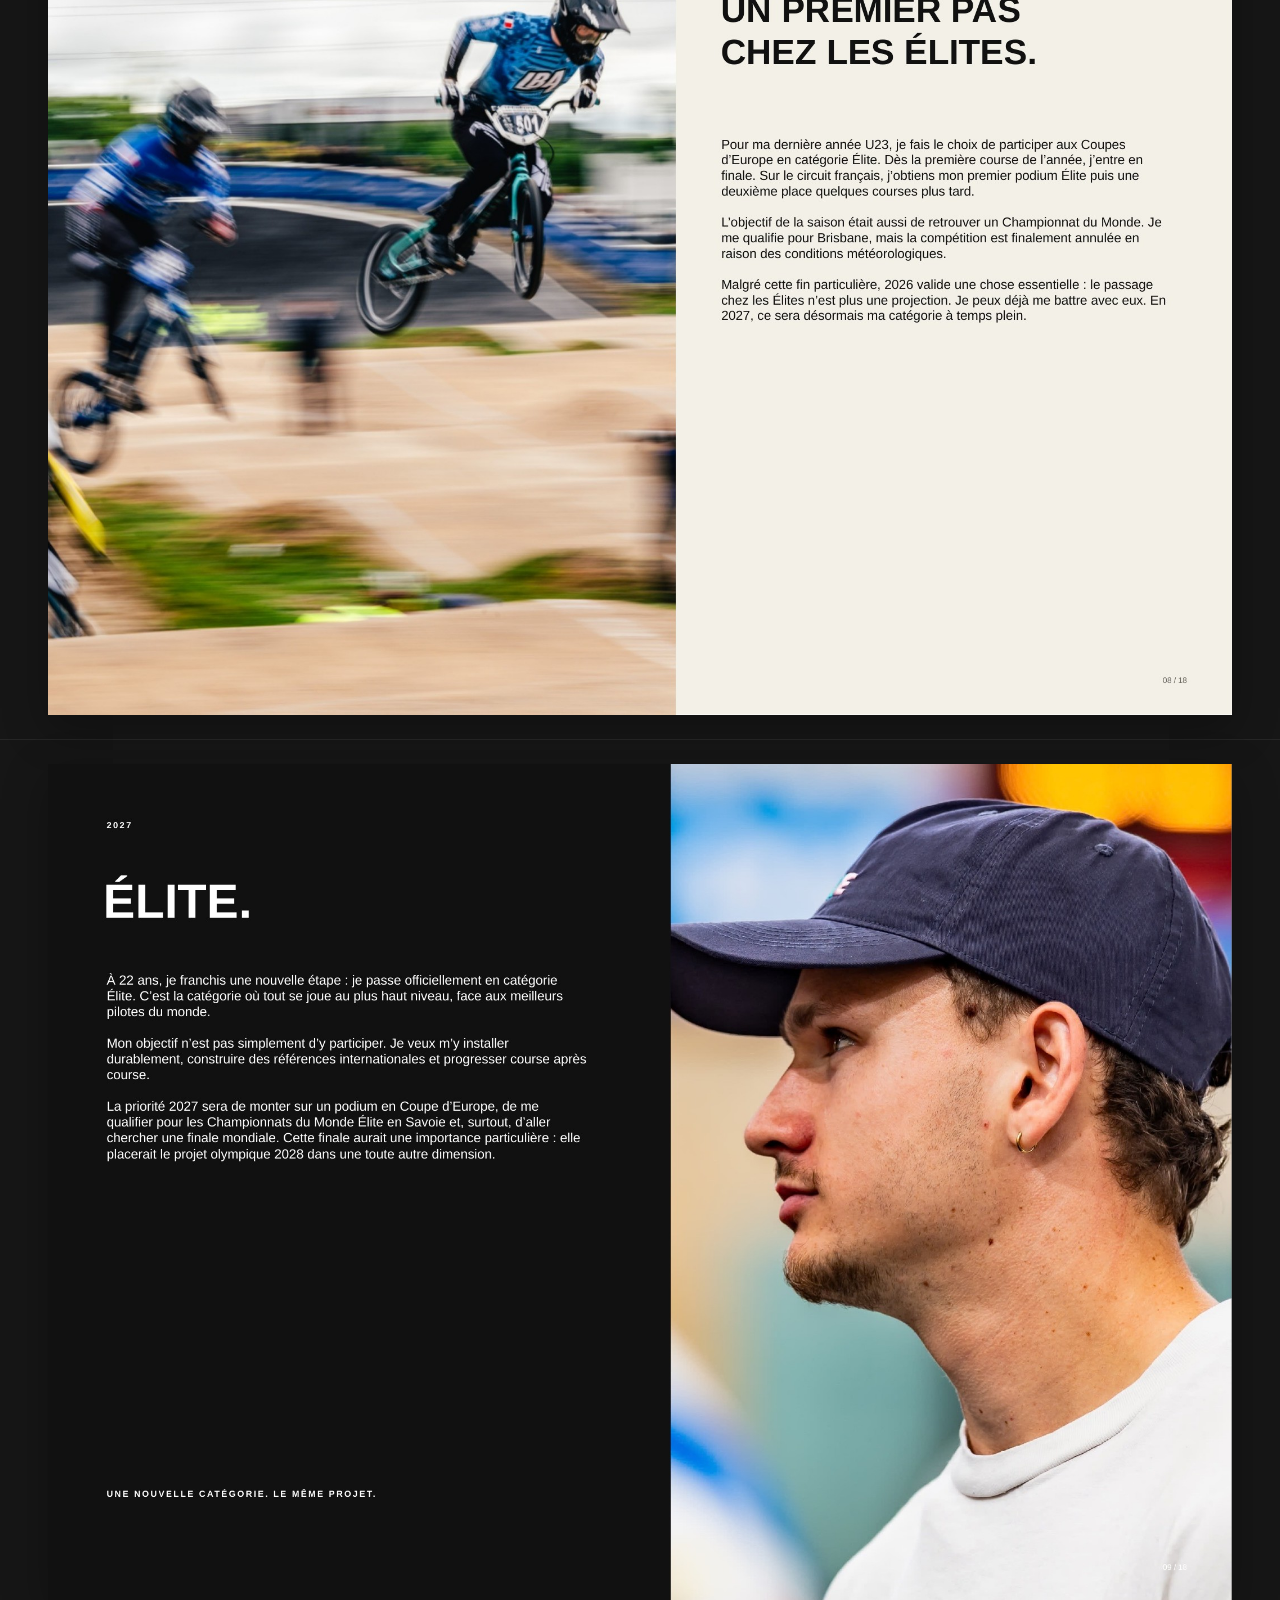
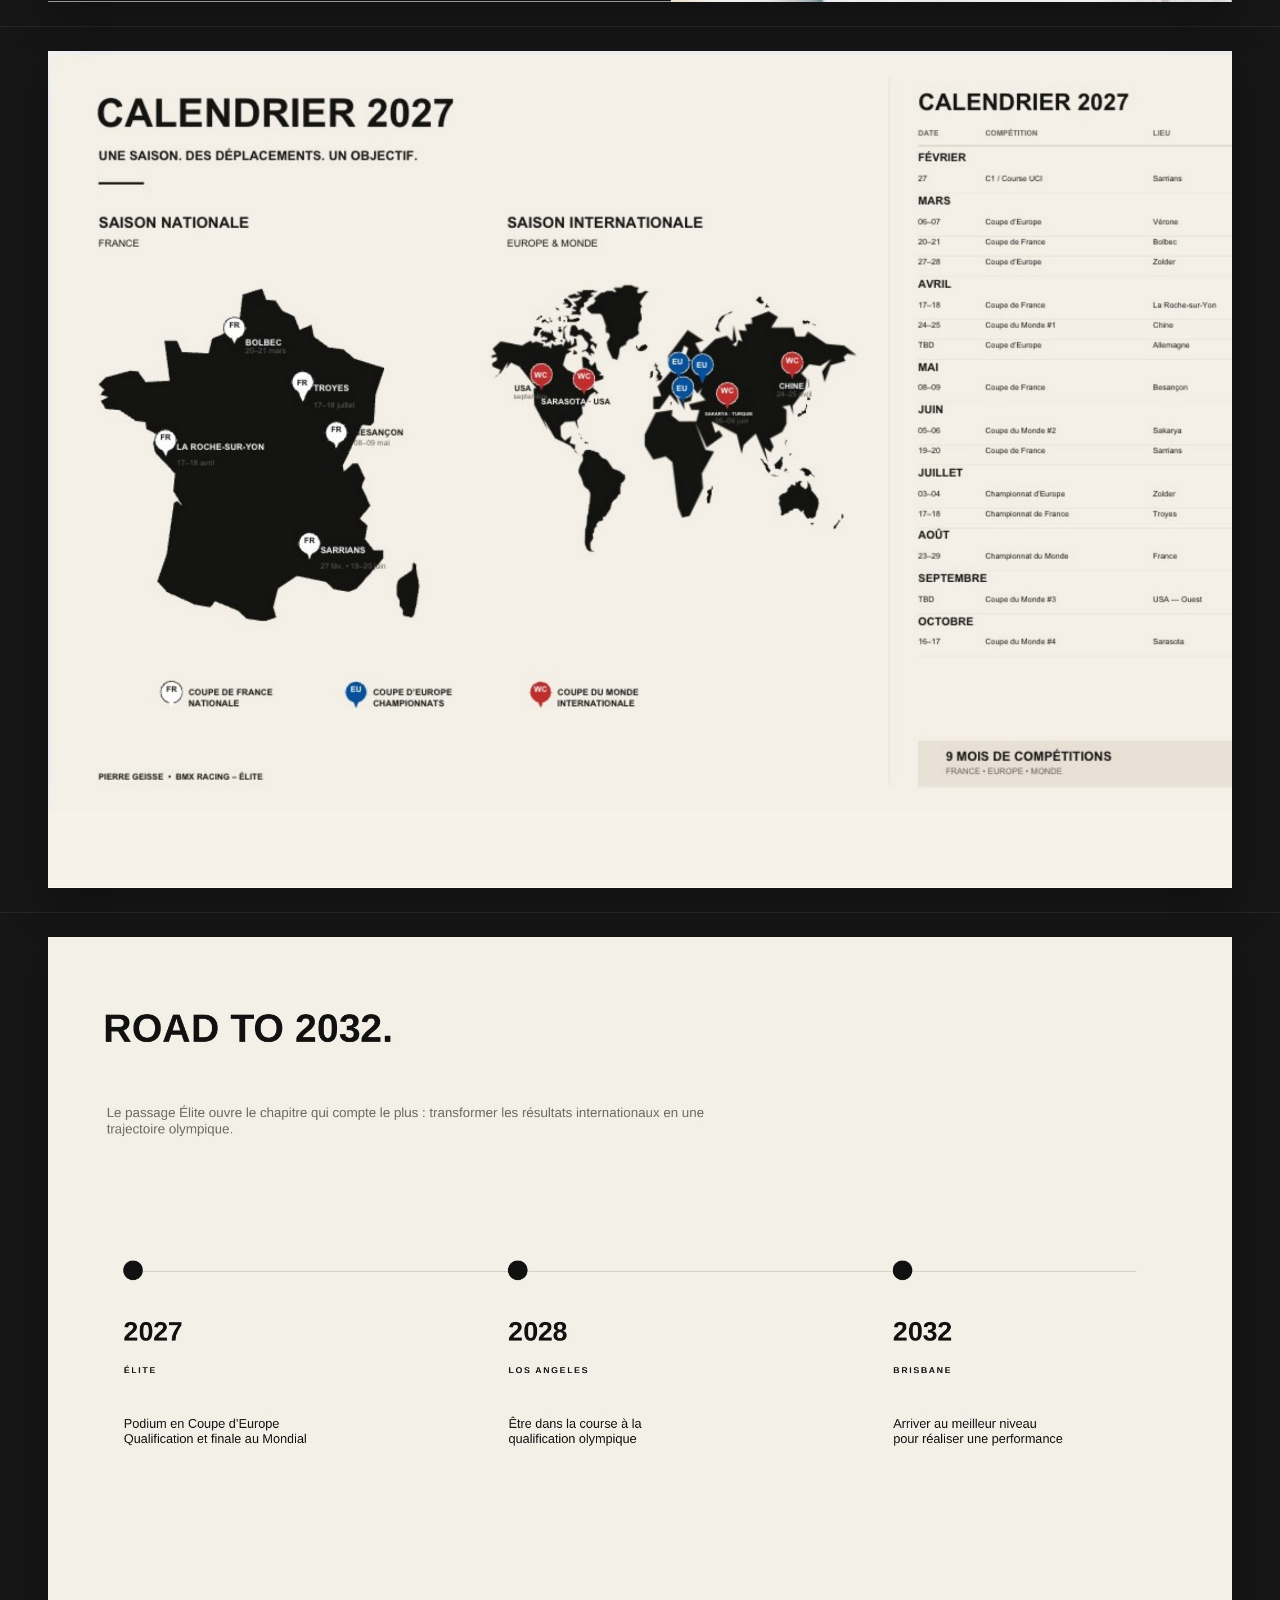
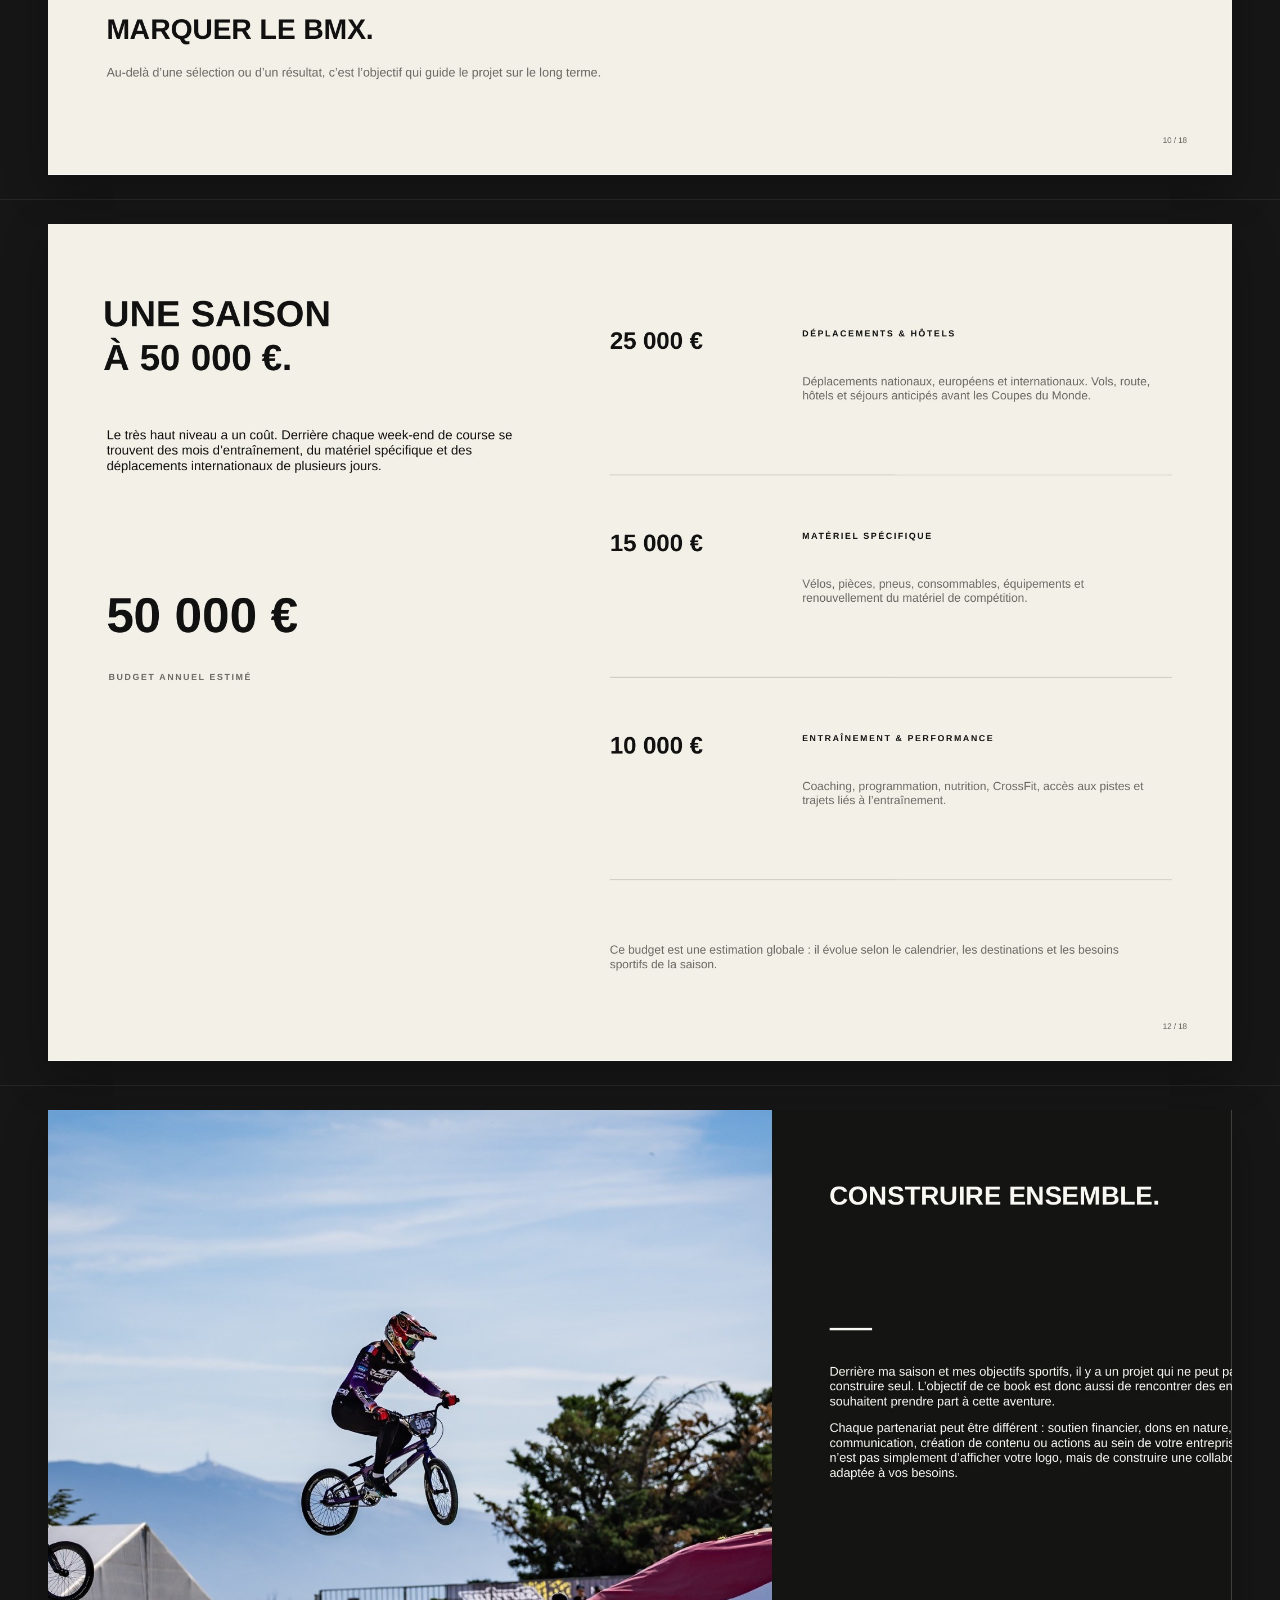
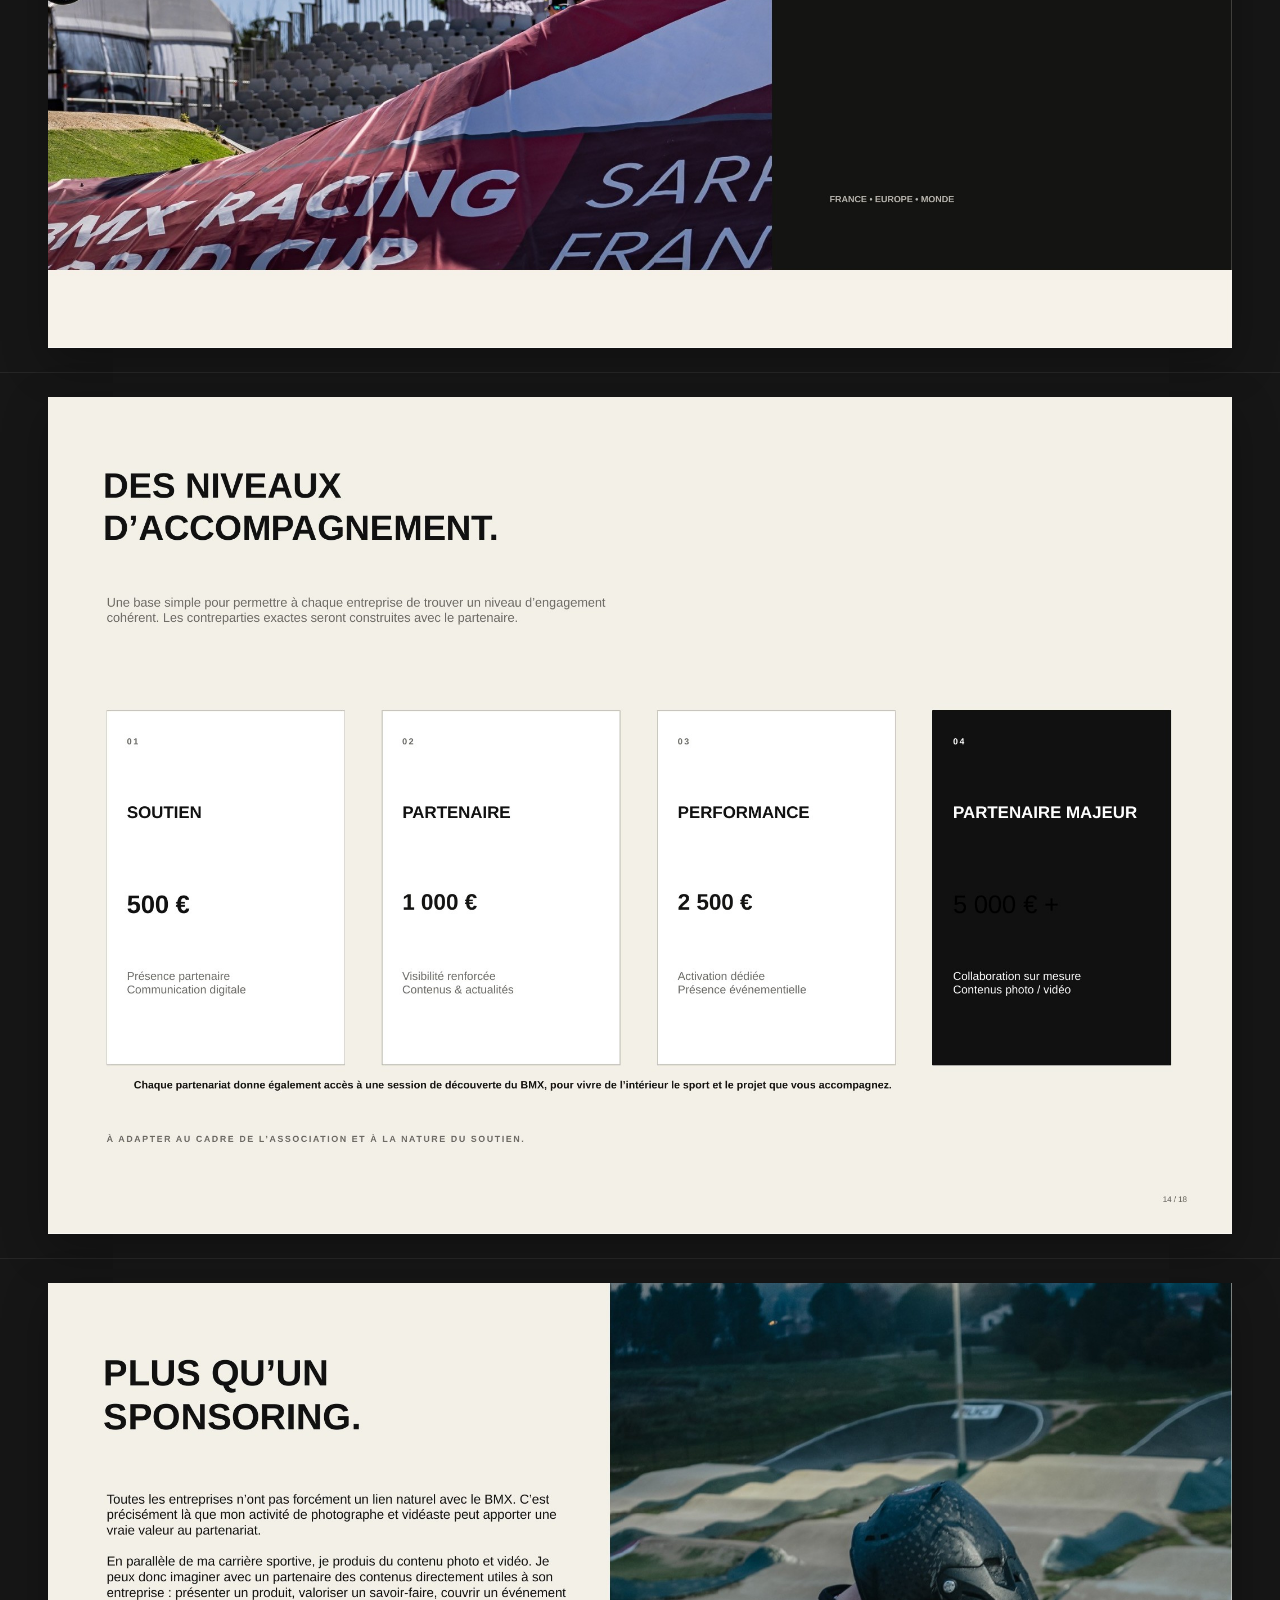
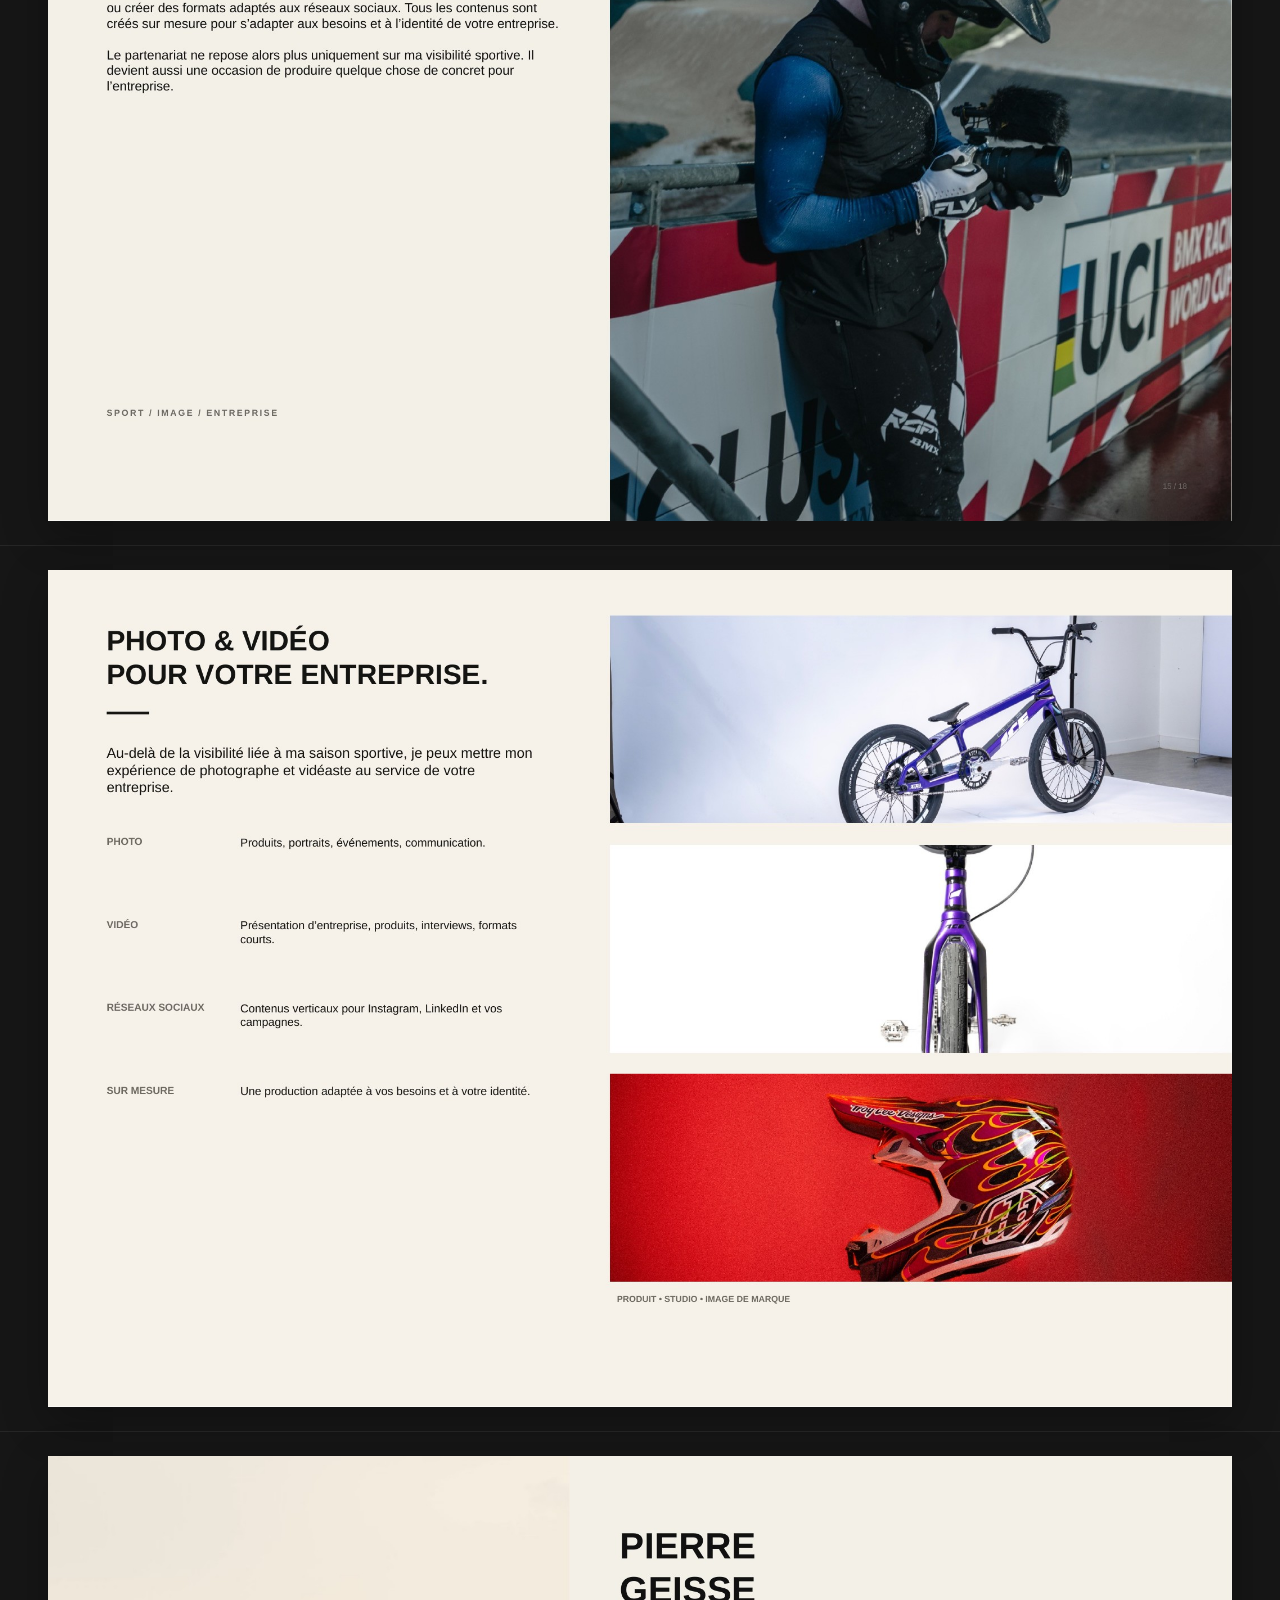
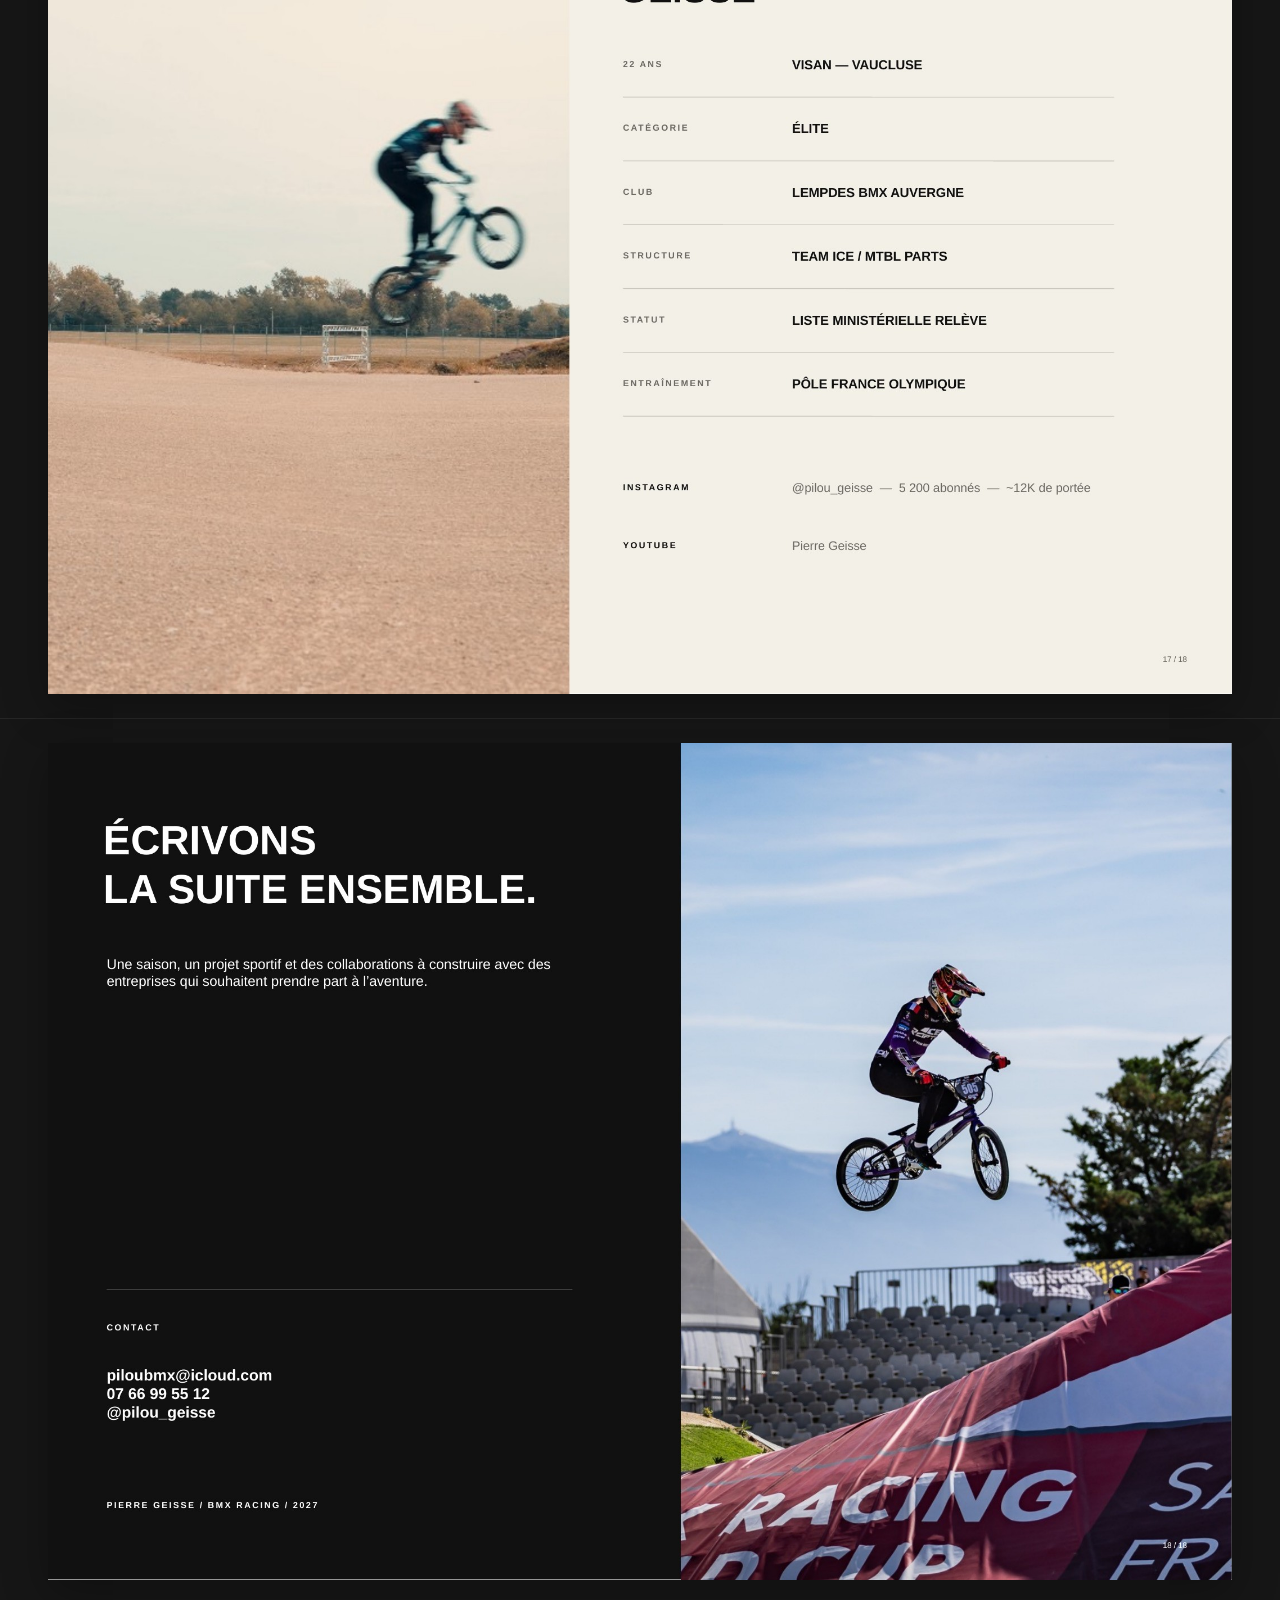
==== commit 9cfcb084: "Add files via upload" ====
--- a/index.html
+++ b/index.html
@@ -1,40 +1,41 @@
 <!doctype html>
 <html lang="fr">
 <head>
-<meta charset="utf-8">
-<meta name="viewport" content="width=device-width, initial-scale=1, viewport-fit=cover">
-<meta name="description" content="Pierre Geisse — Partnership Book 2027 — BMX Racing Élite — Road to 2032">
-<title>Pierre Geisse — Partnership Book 2027</title>
-<link rel="stylesheet" href="styles.css">
+  <meta charset="utf-8">
+  <meta name="viewport" content="width=device-width, initial-scale=1, viewport-fit=cover">
+  <meta name="description" content="Pierre Geisse — Partnership Book 2027 — BMX Racing Élite — Road to 2032">
+  <title>Pierre Geisse — Partnership Book 2027</title>
+  <link rel="stylesheet" href="styles.css">
 </head>
 <body>
-<header class="topbar">
-  <a class="name" href="#page-1">PIERRE GEISSE</a>
-  <div class="actions">
-    <a href="mailto:piloubmx@icloud.com">CONTACT</a>
-    <a href="https://www.instagram.com/pilou_geisse/" target="_blank" rel="noopener">INSTAGRAM</a>
-  </div>
-</header>
-<main class="book">
-  <section class="page" id="page-1"><img src="pages/01.jpg" alt="Partnership Book Pierre Geisse — page 1" loading="eager"></section>
-  <section class="page" id="page-2"><img src="pages/02.jpg" alt="Partnership Book Pierre Geisse — page 2" loading="eager"></section>
-  <section class="page" id="page-3"><img src="pages/03.jpg" alt="Partnership Book Pierre Geisse — page 3" loading="lazy"></section>
-  <section class="page" id="page-4"><img src="pages/04.jpg" alt="Partnership Book Pierre Geisse — page 4" loading="lazy"></section>
-  <section class="page" id="page-5"><img src="pages/05.jpg" alt="Partnership Book Pierre Geisse — page 5" loading="lazy"></section>
-  <section class="page" id="page-6"><img src="pages/06.jpg" alt="Partnership Book Pierre Geisse — page 6" loading="lazy"></section>
-  <section class="page" id="page-7"><img src="pages/07.jpg" alt="Partnership Book Pierre Geisse — page 7" loading="lazy"></section>
-  <section class="page" id="page-8"><img src="pages/08.jpg" alt="Partnership Book Pierre Geisse — page 8" loading="lazy"></section>
-  <section class="page" id="page-9"><img src="pages/09.jpg" alt="Partnership Book Pierre Geisse — page 9" loading="lazy"></section>
-  <section class="page" id="page-10"><img src="pages/10.jpg" alt="Partnership Book Pierre Geisse — page 10" loading="lazy"></section>
-  <section class="page" id="page-11"><img src="pages/11.jpg" alt="Partnership Book Pierre Geisse — page 11" loading="lazy"></section>
-  <section class="page" id="page-12"><img src="pages/12.jpg" alt="Partnership Book Pierre Geisse — page 12" loading="lazy"></section>
-  <section class="page" id="page-13"><img src="pages/13.jpg" alt="Partnership Book Pierre Geisse — page 13" loading="lazy"></section>
-  <section class="page" id="page-14"><img src="pages/14.jpg" alt="Partnership Book Pierre Geisse — page 14" loading="lazy"></section>
-  <section class="page" id="page-15"><img src="pages/15.jpg" alt="Partnership Book Pierre Geisse — page 15" loading="lazy"></section>
-  <section class="page" id="page-16"><img src="pages/16.jpg" alt="Partnership Book Pierre Geisse — page 16" loading="lazy"></section>
-  <section class="page" id="page-17"><img src="pages/17.jpg" alt="Partnership Book Pierre Geisse — page 17" loading="lazy"></section>
-  <section class="page" id="page-18"><img src="pages/18.jpg" alt="Partnership Book Pierre Geisse — page 18" loading="lazy"></section>
-</main>
-<footer><span>PIERRE GEISSE / BMX RACING / 2027</span><a href="#page-1">RETOUR EN HAUT</a></footer>
+  <header class="topbar">
+    <a class="name" href="#page-1">PIERRE GEISSE</a>
+    <div class="actions">
+      <a class="portfolio-link" href="portfolio.html" target="_blank" rel="noopener">BOOK PHOTO &amp; VIDÉO ↗</a>
+      <a href="mailto:piloubmx@icloud.com">CONTACT</a>
+      <a href="https://www.instagram.com/pilou_geisse/" target="_blank" rel="noopener">INSTAGRAM</a>
+    </div>
+  </header>
+  <main class="book">
+    <section class="page" id="page-1"><img src="pages/01.jpg" alt="Partnership Book Pierre Geisse — page 1" loading="eager"></section>
+    <section class="page" id="page-2"><img src="pages/02.jpg" alt="Partnership Book Pierre Geisse — page 2" loading="eager"></section>
+    <section class="page" id="page-3"><img src="pages/03.jpg" alt="Partnership Book Pierre Geisse — page 3" loading="lazy"></section>
+    <section class="page" id="page-4"><img src="pages/04.jpg" alt="Partnership Book Pierre Geisse — page 4" loading="lazy"></section>
+    <section class="page" id="page-5"><img src="pages/05.jpg" alt="Partnership Book Pierre Geisse — page 5" loading="lazy"></section>
+    <section class="page" id="page-6"><img src="pages/06.jpg" alt="Partnership Book Pierre Geisse — page 6" loading="lazy"></section>
+    <section class="page" id="page-7"><img src="pages/07.jpg" alt="Partnership Book Pierre Geisse — page 7" loading="lazy"></section>
+    <section class="page" id="page-8"><img src="pages/08.jpg" alt="Partnership Book Pierre Geisse — page 8" loading="lazy"></section>
+    <section class="page" id="page-9"><img src="pages/09.jpg" alt="Partnership Book Pierre Geisse — page 9" loading="lazy"></section>
+    <section class="page" id="page-10"><img src="pages/10.jpg" alt="Partnership Book Pierre Geisse — page 10" loading="lazy"></section>
+    <section class="page" id="page-11"><img src="pages/11.jpg" alt="Partnership Book Pierre Geisse — page 11" loading="lazy"></section>
+    <section class="page" id="page-12"><img src="pages/12.jpg" alt="Partnership Book Pierre Geisse — page 12" loading="lazy"></section>
+    <section class="page" id="page-13"><img src="pages/13.jpg" alt="Partnership Book Pierre Geisse — page 13" loading="lazy"></section>
+    <section class="page" id="page-14"><img src="pages/14.jpg" alt="Partnership Book Pierre Geisse — page 14" loading="lazy"></section>
+    <section class="page" id="page-15"><img src="pages/15.jpg" alt="Partnership Book Pierre Geisse — page 15" loading="lazy"></section>
+    <section class="page" id="page-16"><img src="pages/16.jpg" alt="Partnership Book Pierre Geisse — page 16" loading="lazy"></section>
+    <section class="page" id="page-17"><img src="pages/17.jpg" alt="Partnership Book Pierre Geisse — page 17" loading="lazy"></section>
+    <section class="page" id="page-18"><img src="pages/18.jpg" alt="Partnership Book Pierre Geisse — page 18" loading="lazy"></section>
+  </main>
+  <footer><span>PIERRE GEISSE / BMX RACING / 2027</span><a href="#page-1">RETOUR EN HAUT</a></footer>
 </body>
 </html>
--- a/styles.css
+++ b/styles.css
@@ -3,9 +3,10 @@
 body{margin:0;background:#111;color:#f2eee5;font-family:Arial,Helvetica,sans-serif}
 .topbar{position:fixed;z-index:20;top:0;left:0;right:0;height:48px;display:flex;align-items:center;justify-content:space-between;padding:0 22px;background:rgba(17,17,17,.86);backdrop-filter:blur(12px);-webkit-backdrop-filter:blur(12px);border-bottom:1px solid rgba(255,255,255,.12)}
 .topbar a{color:#f2eee5;text-decoration:none;font-size:10px;font-weight:700;letter-spacing:.17em}
-.actions{display:flex;gap:20px}.book{padding-top:48px}
+.actions{display:flex;gap:20px;align-items:center}.actions .portfolio-link{color:#111;background:#f2eee5;padding:8px 11px;letter-spacing:.12em}
+.book{padding-top:48px}
 .page{width:100%;margin:0 auto;background:#f2eee5;display:flex;justify-content:center;align-items:center;border-bottom:1px solid #262626;scroll-margin-top:48px}
 .page img{width:100%;height:auto;display:block;max-width:1920px}
 footer{display:flex;justify-content:space-between;gap:20px;padding:26px 22px;color:#aaa;font-size:9px;letter-spacing:.16em}footer a{color:#ddd;text-decoration:none}
 @media(min-width:1100px){.page{padding:24px 0;background:#161616}.page img{width:min(calc(100vw - 96px),1600px);box-shadow:0 14px 42px rgba(0,0,0,.28)}}
-@media(max-width:640px){.topbar{height:44px;padding:0 12px}.book{padding-top:44px}.actions{gap:12px}.actions a:first-child{display:none}.page{scroll-margin-top:44px}footer{padding:20px 12px}}
+@media(max-width:700px){.topbar{height:50px;padding:0 12px}.book{padding-top:50px}.actions{gap:8px}.actions a:not(.portfolio-link){display:none}.actions .portfolio-link{font-size:8px;padding:7px 8px}.page{scroll-margin-top:50px}footer{padding:20px 12px}}
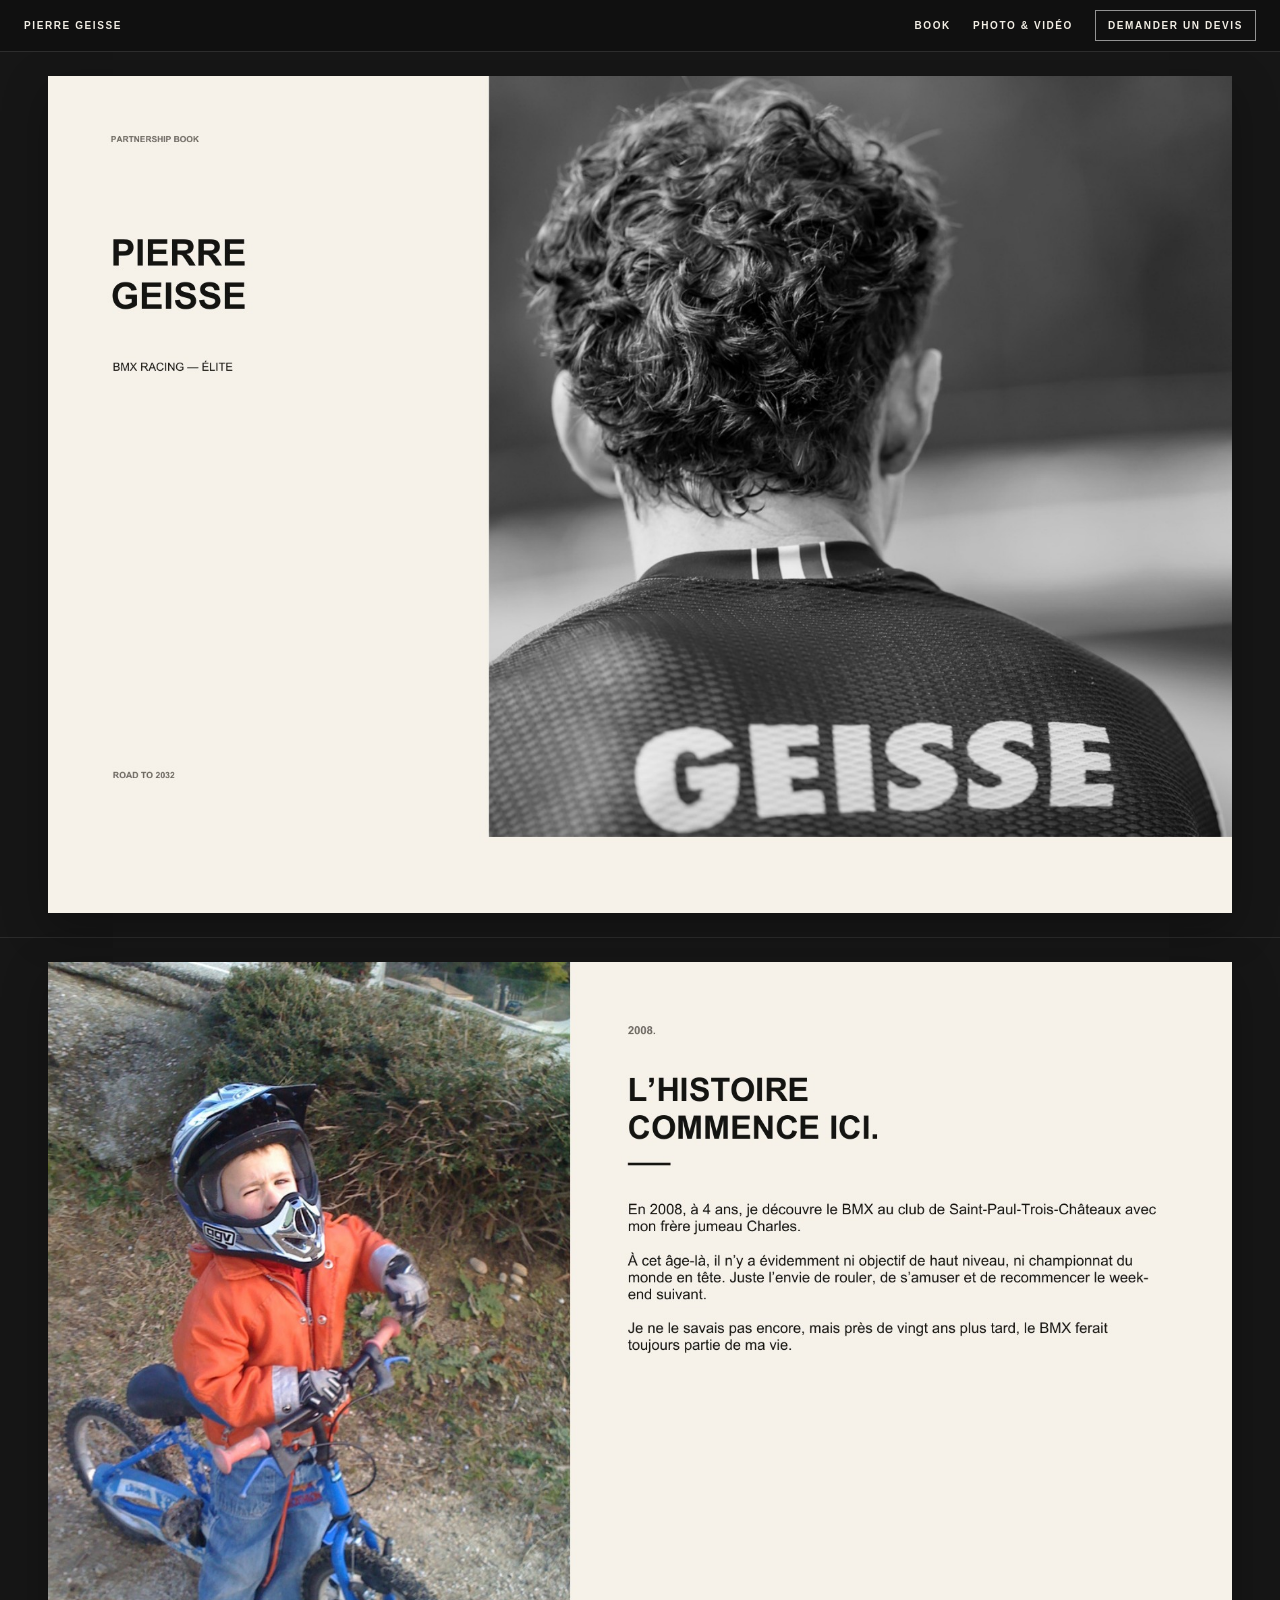
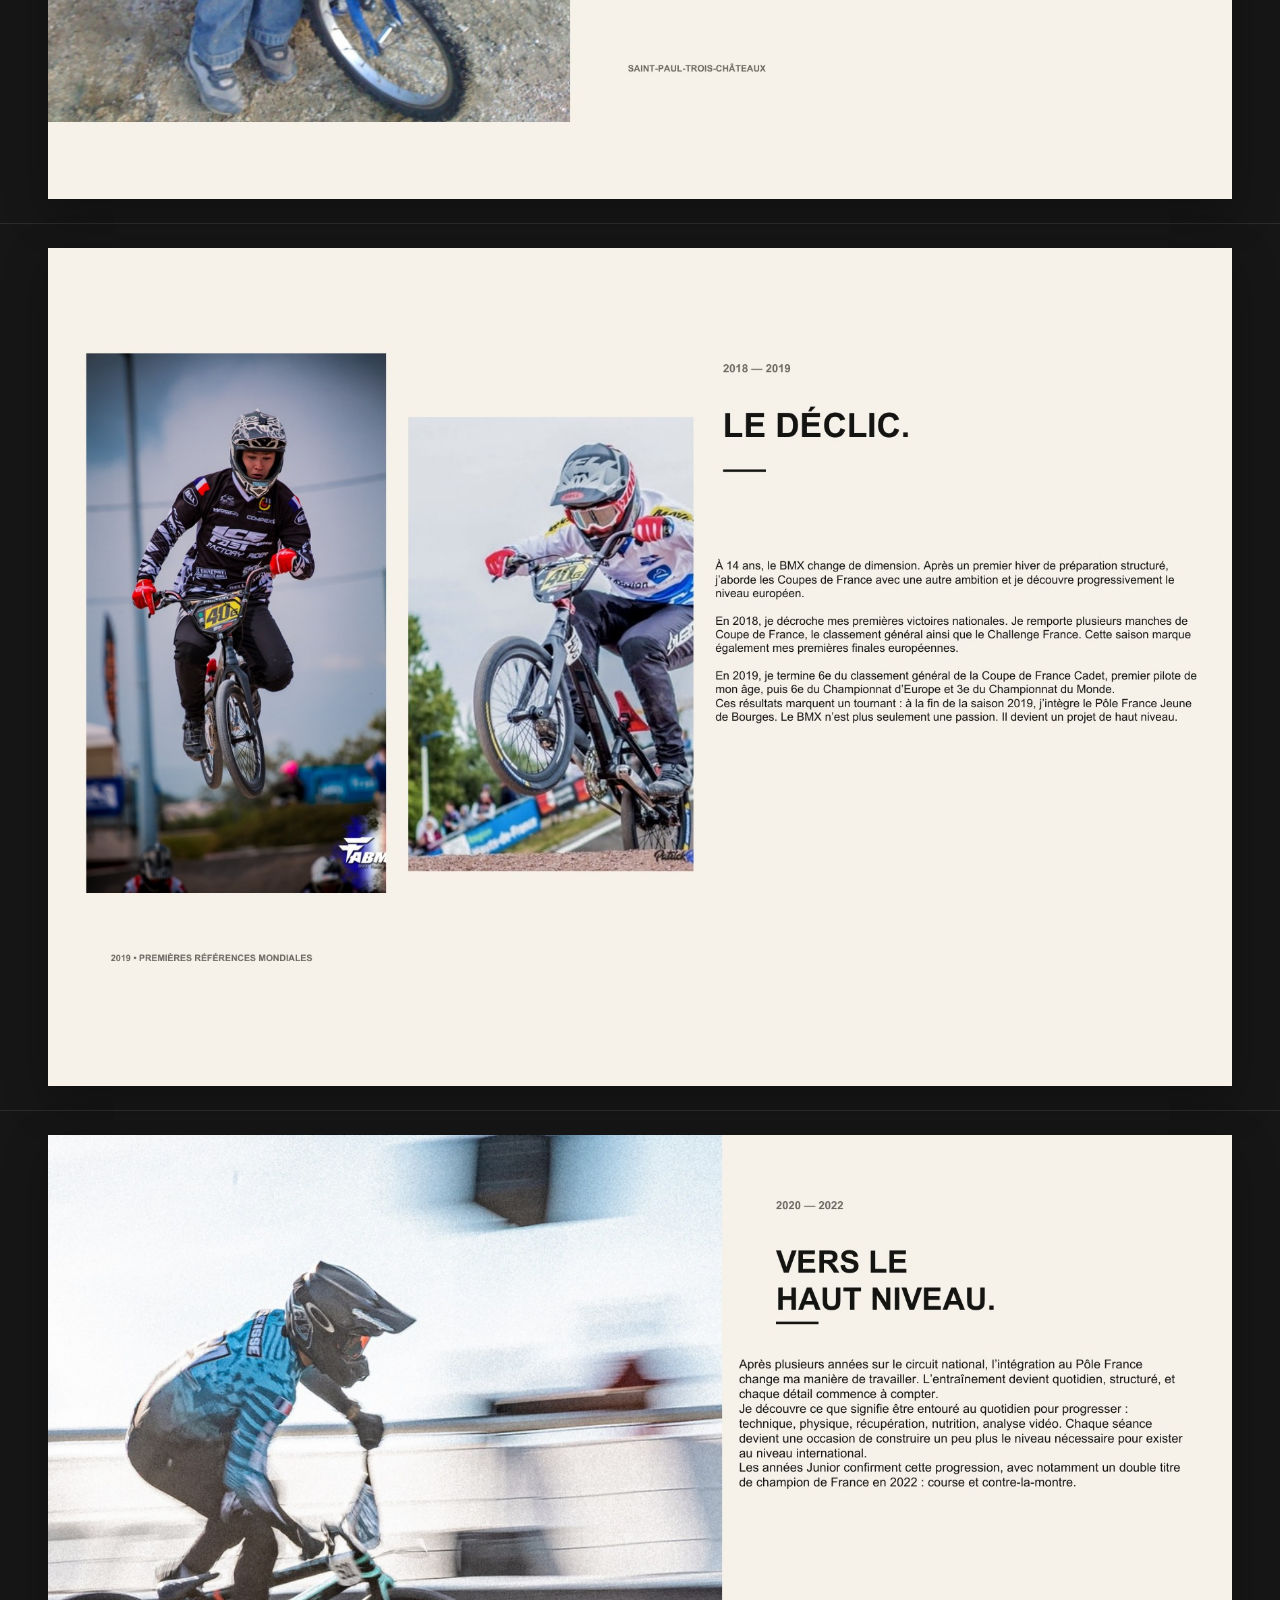
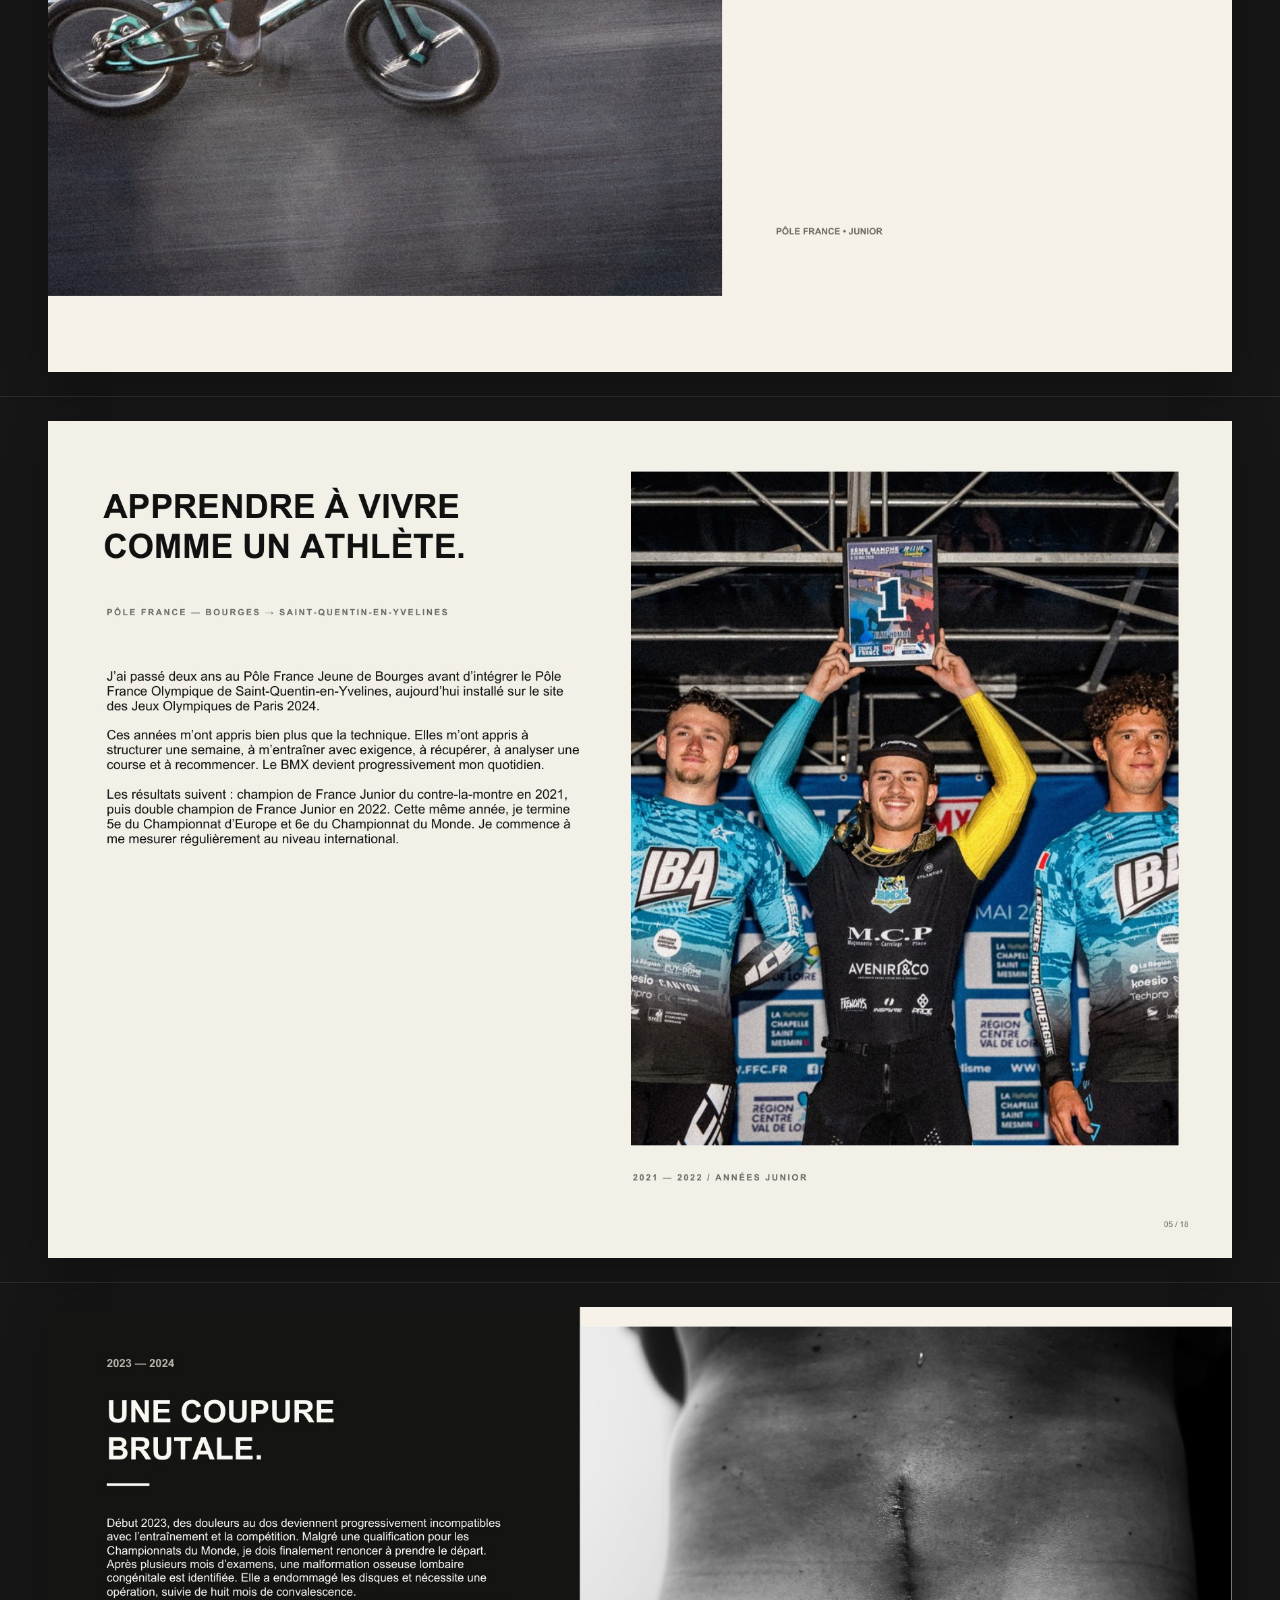
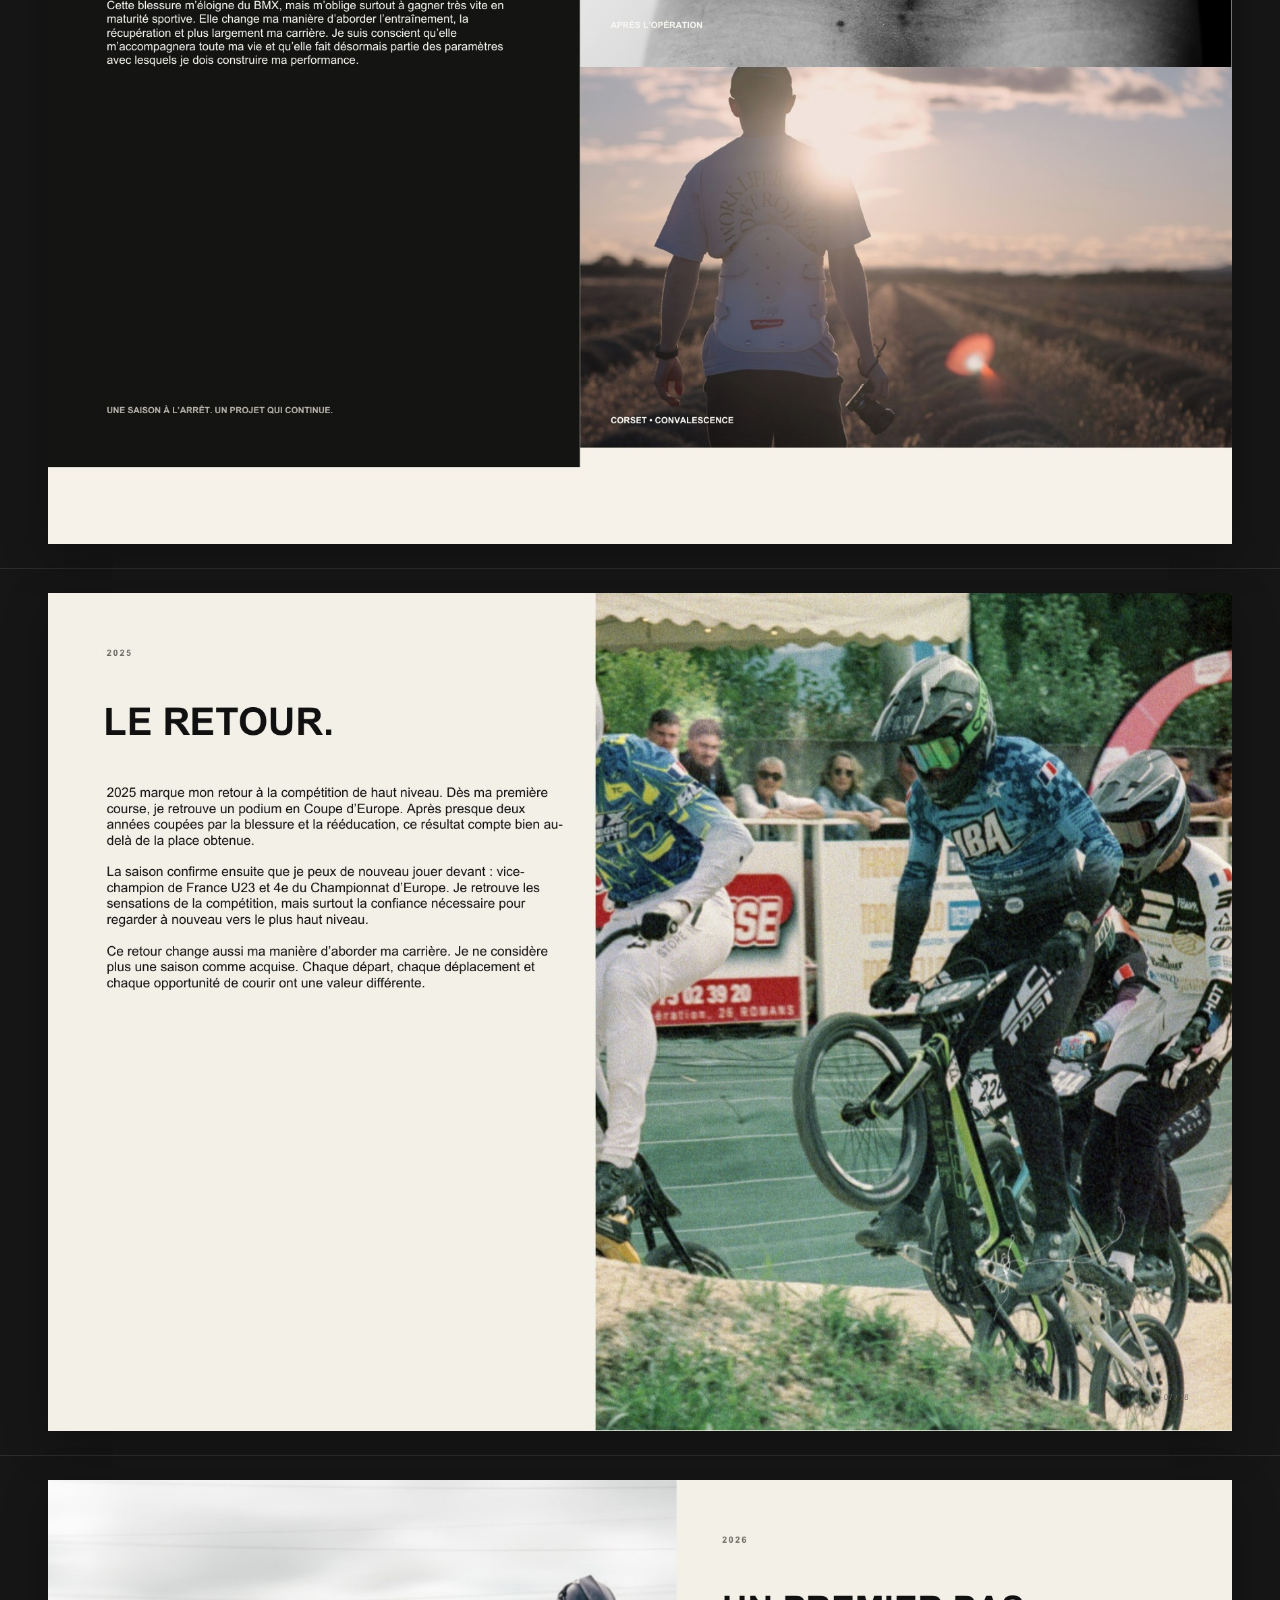
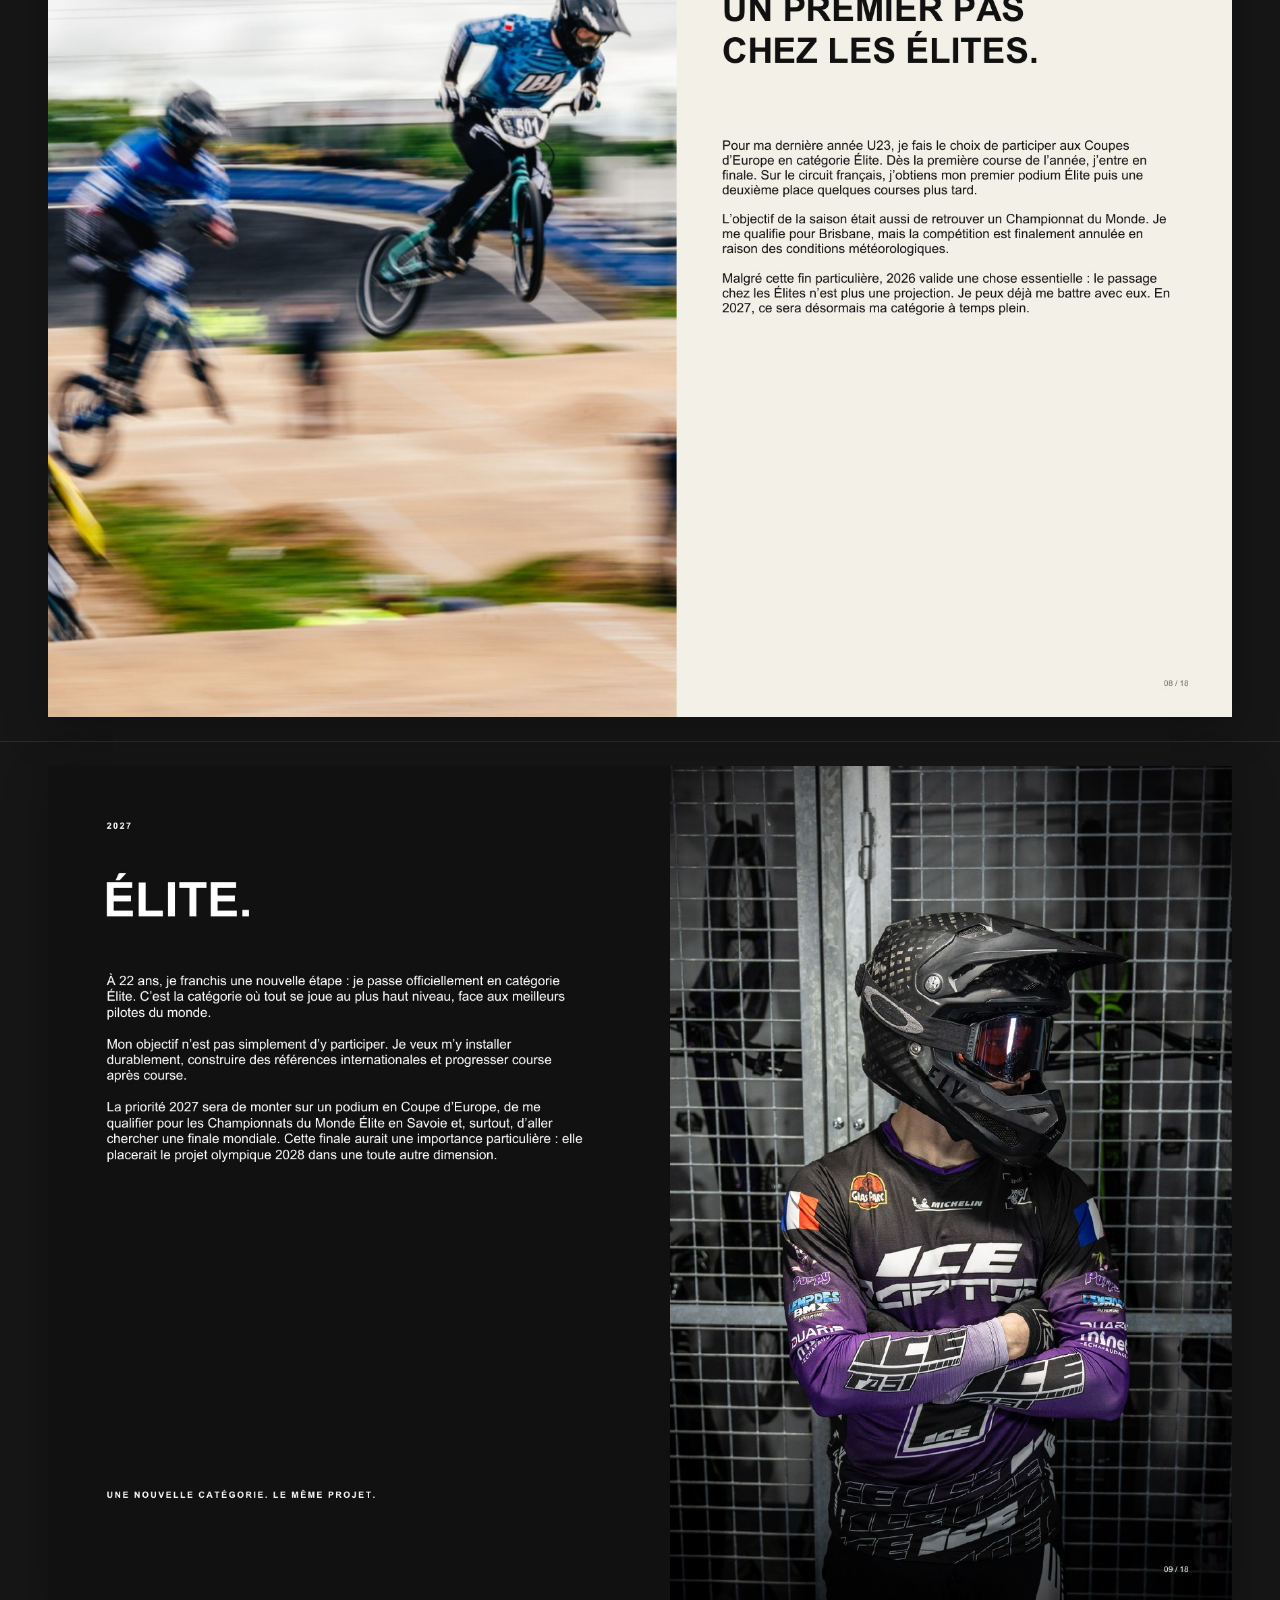
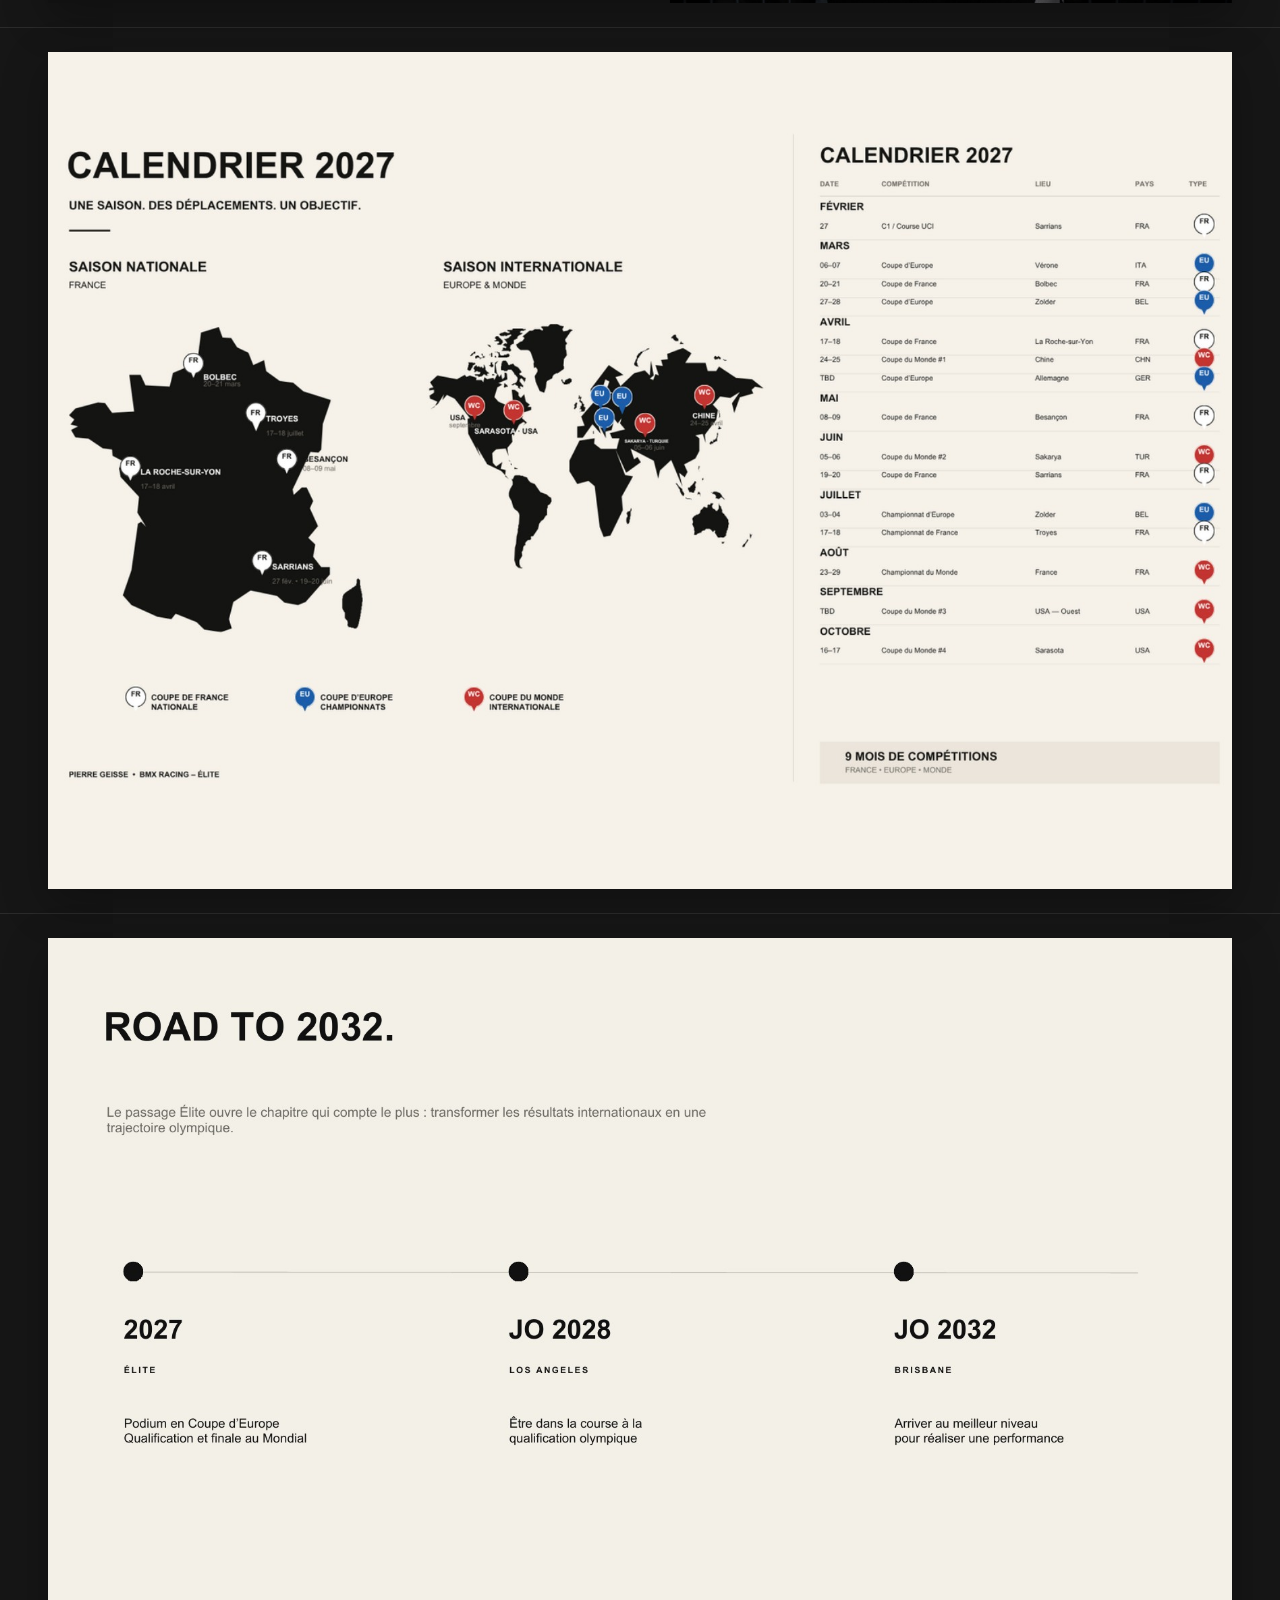
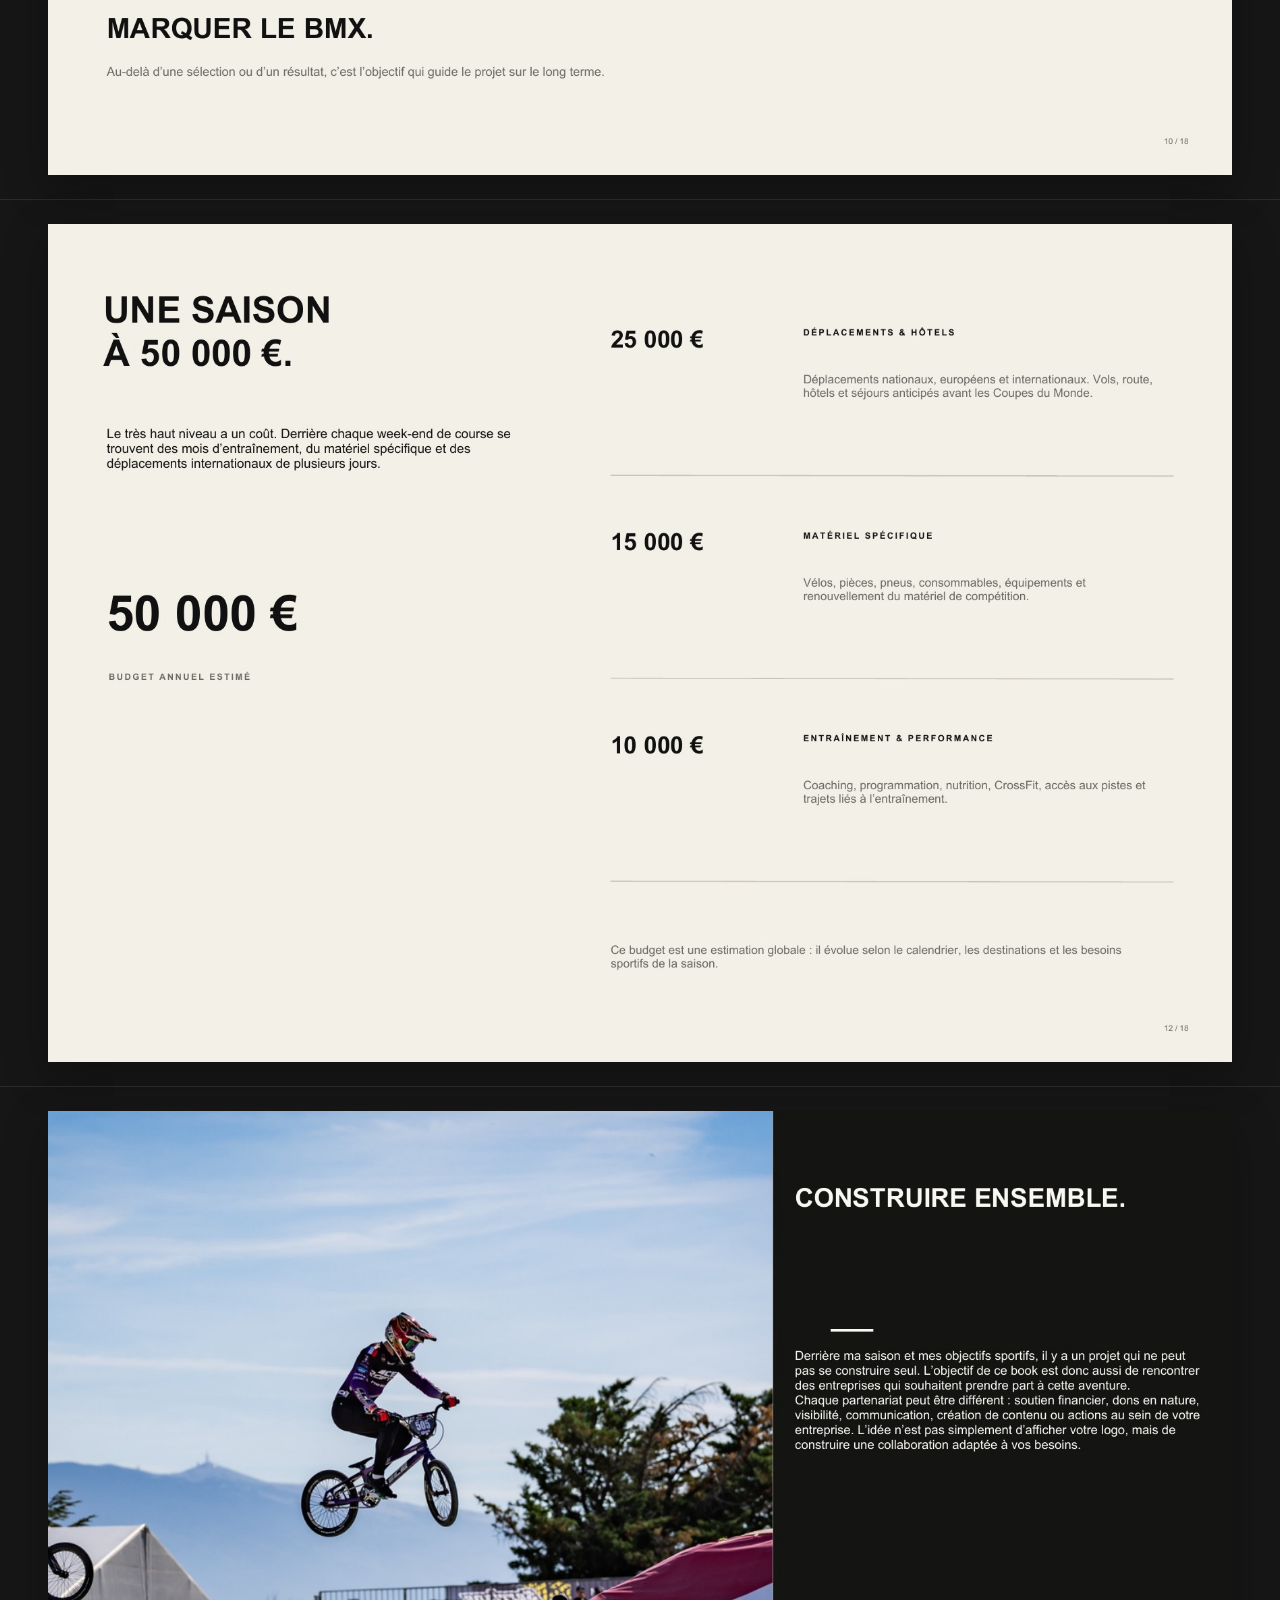
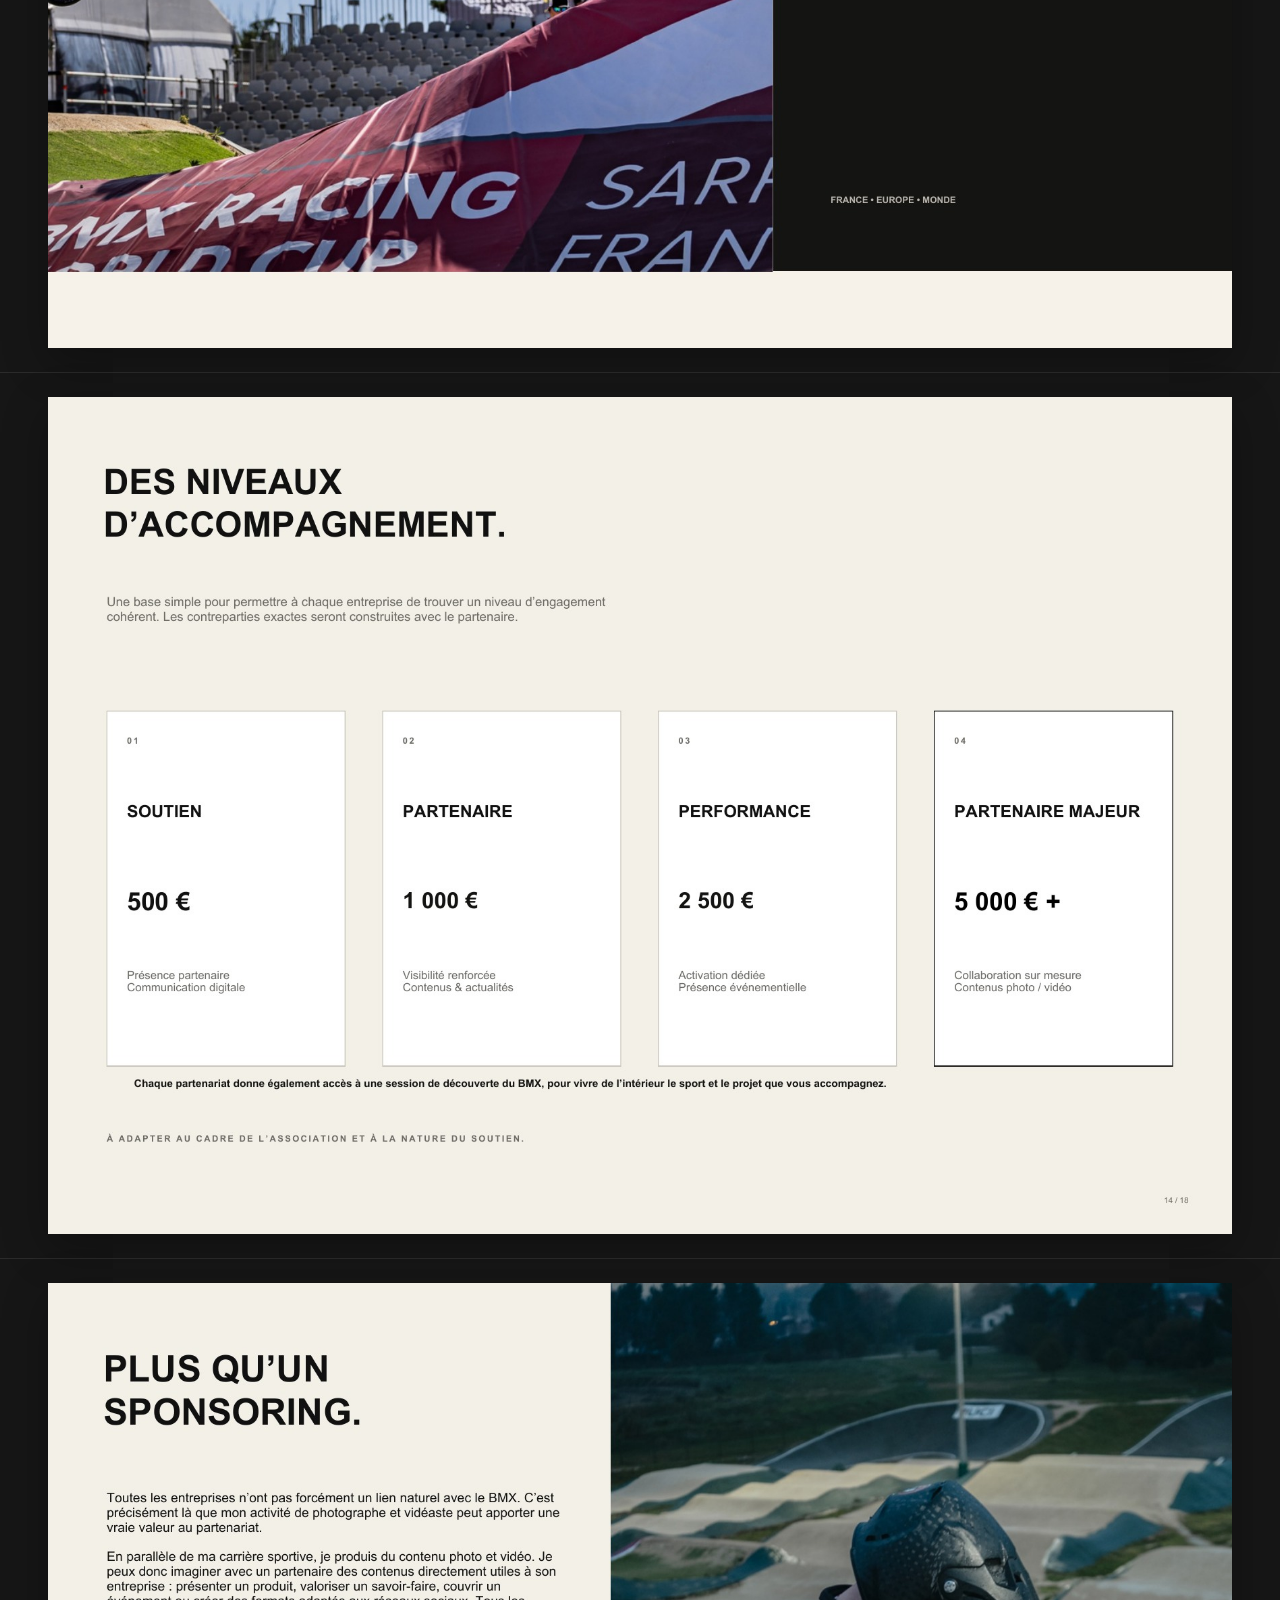
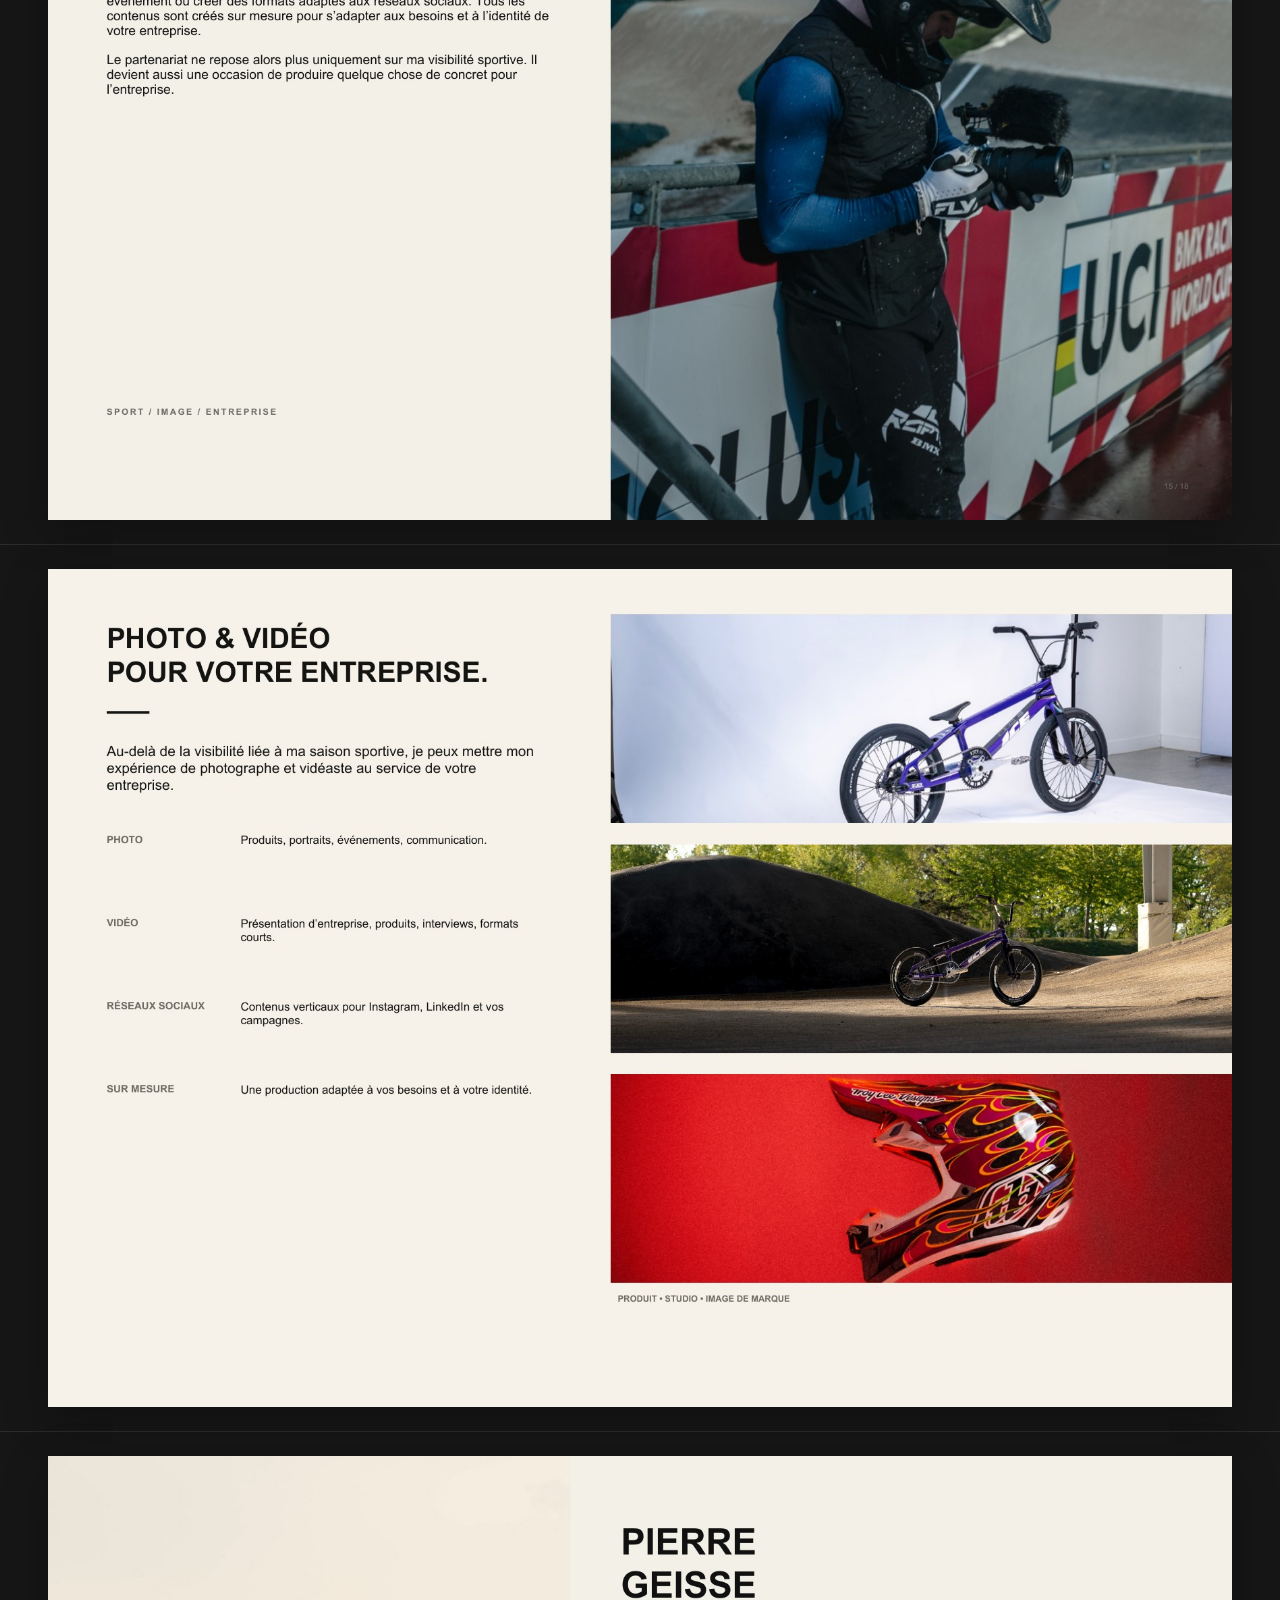
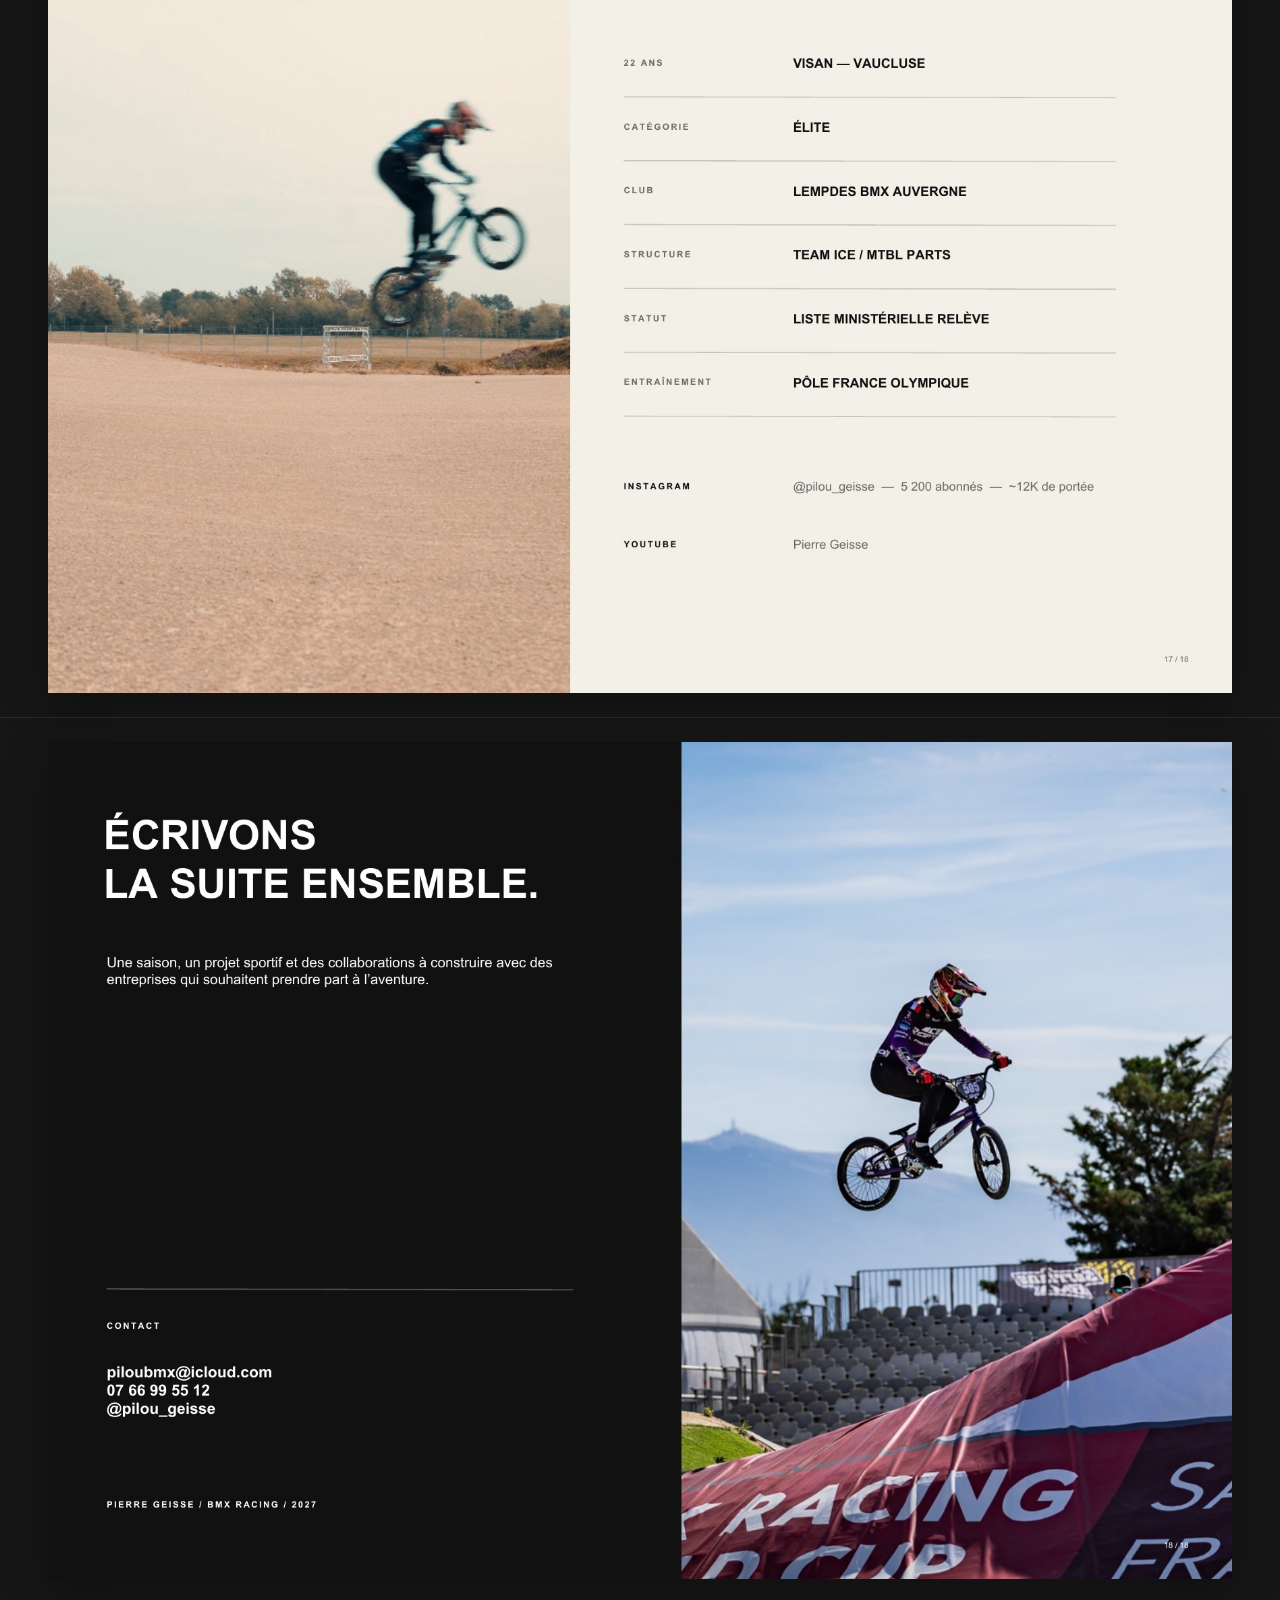
==== commit d7670711: "Add files via upload" ====
--- a/index.html
+++ b/index.html
@@ -1,41 +1,222 @@
 <!doctype html>
 <html lang="fr">
 <head>
-  <meta charset="utf-8">
-  <meta name="viewport" content="width=device-width, initial-scale=1, viewport-fit=cover">
-  <meta name="description" content="Pierre Geisse — Partnership Book 2027 — BMX Racing Élite — Road to 2032">
-  <title>Pierre Geisse — Partnership Book 2027</title>
-  <link rel="stylesheet" href="styles.css">
+<meta charset="utf-8">
+<meta name="viewport" content="width=device-width, initial-scale=1, viewport-fit=cover">
+<meta name="description" content="Pierre Geisse — BMX Racing Élite, Partnership Book 2027 et portfolio photo/vidéo.">
+<title>Pierre Geisse — BMX Racing / Photo & Vidéo</title>
+<link rel="stylesheet" href="styles.css">
 </head>
 <body>
-  <header class="topbar">
-    <a class="name" href="#page-1">PIERRE GEISSE</a>
-    <div class="actions">
-      <a class="portfolio-link" href="portfolio.html" target="_blank" rel="noopener">BOOK PHOTO &amp; VIDÉO ↗</a>
-      <a href="mailto:piloubmx@icloud.com">CONTACT</a>
-      <a href="https://www.instagram.com/pilou_geisse/" target="_blank" rel="noopener">INSTAGRAM</a>
+<header class="topbar">
+  <a class="name" href="#book">PIERRE GEISSE</a>
+  <nav>
+    <a href="#book">BOOK</a>
+    <a href="#portfolio">PHOTO & VIDÉO</a>
+    <a class="quote-nav" href="#devis">DEMANDER UN DEVIS</a>
+  </nav>
+</header>
+
+<main>
+  <section id="book" class="book" aria-label="Partnership Book Pierre Geisse 2027">
+    <article class="page" id="page-1" aria-label="Page 1 sur 18">
+      <img src="pages/01.jpg" alt="Partnership Book Pierre Geisse — page 1" loading="eager">
+    </article>
+    <article class="page" id="page-2" aria-label="Page 2 sur 18">
+      <img src="pages/02.jpg" alt="Partnership Book Pierre Geisse — page 2" loading="eager">
+    </article>
+    <article class="page" id="page-3" aria-label="Page 3 sur 18">
+      <img src="pages/03.jpg" alt="Partnership Book Pierre Geisse — page 3" loading="lazy">
+    </article>
+    <article class="page" id="page-4" aria-label="Page 4 sur 18">
+      <img src="pages/04.jpg" alt="Partnership Book Pierre Geisse — page 4" loading="lazy">
+    </article>
+    <article class="page" id="page-5" aria-label="Page 5 sur 18">
+      <img src="pages/05.jpg" alt="Partnership Book Pierre Geisse — page 5" loading="lazy">
+    </article>
+    <article class="page" id="page-6" aria-label="Page 6 sur 18">
+      <img src="pages/06.jpg" alt="Partnership Book Pierre Geisse — page 6" loading="lazy">
+    </article>
+    <article class="page" id="page-7" aria-label="Page 7 sur 18">
+      <img src="pages/07.jpg" alt="Partnership Book Pierre Geisse — page 7" loading="lazy">
+    </article>
+    <article class="page" id="page-8" aria-label="Page 8 sur 18">
+      <img src="pages/08.jpg" alt="Partnership Book Pierre Geisse — page 8" loading="lazy">
+    </article>
+    <article class="page" id="page-9" aria-label="Page 9 sur 18">
+      <img src="pages/09.jpg" alt="Partnership Book Pierre Geisse — page 9" loading="lazy">
+    </article>
+    <article class="page" id="page-10" aria-label="Page 10 sur 18">
+      <img src="pages/10.jpg" alt="Partnership Book Pierre Geisse — page 10" loading="lazy">
+    </article>
+    <article class="page" id="page-11" aria-label="Page 11 sur 18">
+      <img src="pages/11.jpg" alt="Partnership Book Pierre Geisse — page 11" loading="lazy">
+    </article>
+    <article class="page" id="page-12" aria-label="Page 12 sur 18">
+      <img src="pages/12.jpg" alt="Partnership Book Pierre Geisse — page 12" loading="lazy">
+    </article>
+    <article class="page" id="page-13" aria-label="Page 13 sur 18">
+      <img src="pages/13.jpg" alt="Partnership Book Pierre Geisse — page 13" loading="lazy">
+    </article>
+    <article class="page" id="page-14" aria-label="Page 14 sur 18">
+      <img src="pages/14.jpg" alt="Partnership Book Pierre Geisse — page 14" loading="lazy">
+    </article>
+    <article class="page" id="page-15" aria-label="Page 15 sur 18">
+      <img src="pages/15.jpg" alt="Partnership Book Pierre Geisse — page 15" loading="lazy">
+    </article>
+    <article class="page" id="page-16" aria-label="Page 16 sur 18">
+      <img src="pages/16.jpg" alt="Partnership Book Pierre Geisse — page 16" loading="lazy">
+    </article>
+    <article class="page" id="page-17" aria-label="Page 17 sur 18">
+      <img src="pages/17.jpg" alt="Partnership Book Pierre Geisse — page 17" loading="lazy">
+    </article>
+    <article class="page" id="page-18" aria-label="Page 18 sur 18">
+      <img src="pages/18.jpg" alt="Partnership Book Pierre Geisse — page 18" loading="lazy">
+    </article>
+  </section>
+
+  <section id="portfolio" class="portfolio-section">
+    <div class="portfolio-intro">
+      <div>
+        <span class="kicker">PHOTO / ENTREPRISE / SAVOIR-FAIRE</span>
+        <h2>DOMAINE<br>RÉMI POUIZIN.</h2>
+      </div>
+      <p>
+        Une sélection d’images réalisées pour le Domaine Rémi Pouizin.
+        L’objectif : mettre en valeur un lieu, un savoir-faire et l’identité
+        d’une entreprise avec une approche visuelle naturelle et cinématique.
+      </p>
     </div>
-  </header>
-  <main class="book">
-    <section class="page" id="page-1"><img src="pages/01.jpg" alt="Partnership Book Pierre Geisse — page 1" loading="eager"></section>
-    <section class="page" id="page-2"><img src="pages/02.jpg" alt="Partnership Book Pierre Geisse — page 2" loading="eager"></section>
-    <section class="page" id="page-3"><img src="pages/03.jpg" alt="Partnership Book Pierre Geisse — page 3" loading="lazy"></section>
-    <section class="page" id="page-4"><img src="pages/04.jpg" alt="Partnership Book Pierre Geisse — page 4" loading="lazy"></section>
-    <section class="page" id="page-5"><img src="pages/05.jpg" alt="Partnership Book Pierre Geisse — page 5" loading="lazy"></section>
-    <section class="page" id="page-6"><img src="pages/06.jpg" alt="Partnership Book Pierre Geisse — page 6" loading="lazy"></section>
-    <section class="page" id="page-7"><img src="pages/07.jpg" alt="Partnership Book Pierre Geisse — page 7" loading="lazy"></section>
-    <section class="page" id="page-8"><img src="pages/08.jpg" alt="Partnership Book Pierre Geisse — page 8" loading="lazy"></section>
-    <section class="page" id="page-9"><img src="pages/09.jpg" alt="Partnership Book Pierre Geisse — page 9" loading="lazy"></section>
-    <section class="page" id="page-10"><img src="pages/10.jpg" alt="Partnership Book Pierre Geisse — page 10" loading="lazy"></section>
-    <section class="page" id="page-11"><img src="pages/11.jpg" alt="Partnership Book Pierre Geisse — page 11" loading="lazy"></section>
-    <section class="page" id="page-12"><img src="pages/12.jpg" alt="Partnership Book Pierre Geisse — page 12" loading="lazy"></section>
-    <section class="page" id="page-13"><img src="pages/13.jpg" alt="Partnership Book Pierre Geisse — page 13" loading="lazy"></section>
-    <section class="page" id="page-14"><img src="pages/14.jpg" alt="Partnership Book Pierre Geisse — page 14" loading="lazy"></section>
-    <section class="page" id="page-15"><img src="pages/15.jpg" alt="Partnership Book Pierre Geisse — page 15" loading="lazy"></section>
-    <section class="page" id="page-16"><img src="pages/16.jpg" alt="Partnership Book Pierre Geisse — page 16" loading="lazy"></section>
-    <section class="page" id="page-17"><img src="pages/17.jpg" alt="Partnership Book Pierre Geisse — page 17" loading="lazy"></section>
-    <section class="page" id="page-18"><img src="pages/18.jpg" alt="Partnership Book Pierre Geisse — page 18" loading="lazy"></section>
-  </main>
-  <footer><span>PIERRE GEISSE / BMX RACING / 2027</span><a href="#page-1">RETOUR EN HAUT</a></footer>
+
+    <div class="gallery">
+      <figure class="wide"><img src="portfolio/remi-pouizin-01.webp" alt="Domaine Rémi Pouizin — photographie 1" loading="lazy"></figure>
+      <figure><img src="portfolio/remi-pouizin-02.webp" alt="Domaine Rémi Pouizin — photographie 2" loading="lazy"></figure>
+      <figure><img src="portfolio/remi-pouizin-03.webp" alt="Domaine Rémi Pouizin — photographie 3" loading="lazy"></figure>
+      <figure><img src="portfolio/remi-pouizin-04.webp" alt="Domaine Rémi Pouizin — photographie 4" loading="lazy"></figure>
+      <figure><img src="portfolio/remi-pouizin-05.webp" alt="Domaine Rémi Pouizin — photographie 5" loading="lazy"></figure>
+      <figure class="wide"><img src="portfolio/remi-pouizin-06.webp" alt="Domaine Rémi Pouizin — photographie 6" loading="lazy"></figure>
+    </div>
+  </section>
+
+  <section id="devis" class="contact-section">
+    <div class="contact-copy">
+      <span class="kicker light">CONTACT / DEVIS</span>
+      <h2>PARLONS DE<br>VOTRE PROJET.</h2>
+      <p>
+        Besoin de photos, d’une vidéo, de contenus pour vos réseaux sociaux
+        ou d’une couverture d’événement ? Décrivez-moi votre projet.
+        Le formulaire prépare automatiquement un e-mail de demande de devis.
+      </p>
+
+      <div class="direct-contact">
+        <a href="mailto:piloubmx@icloud.com">piloubmx@icloud.com</a>
+        <a href="tel:+33766995512">07 66 99 55 12</a>
+        <a href="https://www.instagram.com/pilou_geisse/" target="_blank" rel="noopener">@pilou_geisse</a>
+      </div>
+    </div>
+
+    <form id="quoteForm" class="quote-form">
+      <div class="two">
+        <label>
+          NOM / PRÉNOM
+          <input type="text" id="qName" required placeholder="Votre nom">
+        </label>
+        <label>
+          ENTREPRISE
+          <input type="text" id="qCompany" placeholder="Nom de l’entreprise">
+        </label>
+      </div>
+
+      <div class="two">
+        <label>
+          E-MAIL
+          <input type="email" id="qEmail" required placeholder="vous@entreprise.fr">
+        </label>
+        <label>
+          TÉLÉPHONE
+          <input type="tel" id="qPhone" placeholder="Votre numéro">
+        </label>
+      </div>
+
+      <label>
+        TYPE DE PROJET
+        <select id="qType">
+          <option>Photographie</option>
+          <option>Vidéo</option>
+          <option>Photo + vidéo</option>
+          <option>Contenu réseaux sociaux</option>
+          <option>Événement</option>
+          <option>Autre</option>
+        </select>
+      </label>
+
+      <div class="two">
+        <label>
+          BUDGET ENVISAGÉ
+          <select id="qBudget">
+            <option>À définir</option>
+            <option>Moins de 500 €</option>
+            <option>500 – 1 000 €</option>
+            <option>1 000 – 2 500 €</option>
+            <option>2 500 € et +</option>
+          </select>
+        </label>
+        <label>
+          DATE / ÉCHÉANCE
+          <input type="text" id="qDate" placeholder="Ex. octobre 2026">
+        </label>
+      </div>
+
+      <label>
+        PARLEZ-MOI DU PROJET
+        <textarea id="qMessage" required rows="7" placeholder="Lieu, besoin, nombre de contenus, utilisation prévue…"></textarea>
+      </label>
+
+      <button type="submit">PRÉPARER MA DEMANDE DE DEVIS</button>
+      <p class="form-note">
+        Aucun renseignement n’est envoyé ni stocké sur le site :
+        le bouton ouvre simplement votre application e-mail avec la demande préremplie.
+      </p>
+    </form>
+  </section>
+</main>
+
+<footer>
+  <span>PIERRE GEISSE / BMX RACING / PHOTO & VIDÉO</span>
+  <a href="#book">RETOUR EN HAUT</a>
+</footer>
+
+<script>
+document.getElementById('quoteForm').addEventListener('submit', function(e) {
+  e.preventDefault();
+
+  const val = id => document.getElementById(id).value.trim();
+  const subject = `Demande de devis — ${val('qCompany') || val('qName')} — ${val('qType')}`;
+
+  const body = [
+    'Bonjour Pierre,',
+    '',
+    'Je souhaite vous contacter pour une demande de devis.',
+    '',
+    `Nom / Prénom : ${val('qName')}`,
+    `Entreprise : ${val('qCompany') || 'Non renseignée'}`,
+    `E-mail : ${val('qEmail')}`,
+    `Téléphone : ${val('qPhone') || 'Non renseigné'}`,
+    `Type de projet : ${val('qType')}`,
+    `Budget envisagé : ${val('qBudget')}`,
+    `Date / échéance : ${val('qDate') || 'À définir'}`,
+    '',
+    'Description du projet :',
+    val('qMessage'),
+    '',
+    'Merci.'
+  ].join('\n');
+
+  window.location.href =
+    'mailto:piloubmx@icloud.com?subject=' +
+    encodeURIComponent(subject) +
+    '&body=' + encodeURIComponent(body);
+});
+</script>
 </body>
 </html>
--- a/styles.css
+++ b/styles.css
@@ -1,12 +1,116 @@
 *{box-sizing:border-box}
 html{scroll-behavior:smooth;background:#111}
 body{margin:0;background:#111;color:#f2eee5;font-family:Arial,Helvetica,sans-serif}
-.topbar{position:fixed;z-index:20;top:0;left:0;right:0;height:48px;display:flex;align-items:center;justify-content:space-between;padding:0 22px;background:rgba(17,17,17,.86);backdrop-filter:blur(12px);-webkit-backdrop-filter:blur(12px);border-bottom:1px solid rgba(255,255,255,.12)}
-.topbar a{color:#f2eee5;text-decoration:none;font-size:10px;font-weight:700;letter-spacing:.17em}
-.actions{display:flex;gap:20px;align-items:center}.actions .portfolio-link{color:#111;background:#f2eee5;padding:8px 11px;letter-spacing:.12em}
-.book{padding-top:48px}
-.page{width:100%;margin:0 auto;background:#f2eee5;display:flex;justify-content:center;align-items:center;border-bottom:1px solid #262626;scroll-margin-top:48px}
-.page img{width:100%;height:auto;display:block;max-width:1920px}
-footer{display:flex;justify-content:space-between;gap:20px;padding:26px 22px;color:#aaa;font-size:9px;letter-spacing:.16em}footer a{color:#ddd;text-decoration:none}
-@media(min-width:1100px){.page{padding:24px 0;background:#161616}.page img{width:min(calc(100vw - 96px),1600px);box-shadow:0 14px 42px rgba(0,0,0,.28)}}
-@media(max-width:700px){.topbar{height:50px;padding:0 12px}.book{padding-top:50px}.actions{gap:8px}.actions a:not(.portfolio-link){display:none}.actions .portfolio-link{font-size:8px;padding:7px 8px}.page{scroll-margin-top:50px}footer{padding:20px 12px}}
+a{color:inherit;text-decoration:none}
+img{display:block}
+.topbar{
+  position:fixed;z-index:30;top:0;left:0;right:0;height:52px;
+  display:flex;align-items:center;justify-content:space-between;
+  padding:0 24px;background:rgba(17,17,17,.9);
+  backdrop-filter:blur(14px);-webkit-backdrop-filter:blur(14px);
+  border-bottom:1px solid rgba(255,255,255,.12)
+}
+.topbar a{font-size:10px;font-weight:700;letter-spacing:.16em}
+.topbar nav{display:flex;align-items:center;gap:22px}
+.quote-nav{padding:9px 12px;border:1px solid rgba(255,255,255,.55)}
+.book{padding-top:52px}
+.page{
+  width:100%;margin:0 auto;background:#f2eee5;
+  display:flex;justify-content:center;align-items:center;
+  border-bottom:1px solid #2b2b2b;scroll-margin-top:52px
+}
+.page img{width:100%;height:auto;max-width:1920px}
+
+.portfolio-section{background:#f2eee5;color:#111;padding:110px 5vw 90px}
+.portfolio-intro{
+  display:grid;grid-template-columns:1.15fr .85fr;gap:8vw;
+  align-items:end;max-width:1500px;margin:0 auto 65px
+}
+.kicker{font-size:10px;letter-spacing:.22em;font-weight:800;color:#77736c}
+.light{color:#a9a49b}
+h2{
+  margin:18px 0 0;font-size:clamp(48px,7vw,110px);
+  line-height:.88;letter-spacing:-.055em
+}
+.portfolio-intro p{font-size:18px;line-height:1.6;max-width:560px;margin:0}
+.gallery{
+  max-width:1600px;margin:0 auto;
+  display:grid;grid-template-columns:repeat(2,minmax(0,1fr));gap:14px
+}
+.gallery figure{margin:0;height:min(52vw,620px);overflow:hidden;background:#ddd}
+.gallery figure.wide{grid-column:1/-1;height:min(48vw,720px)}
+.gallery img{
+  width:100%;height:100%;object-fit:cover;
+  transition:transform .55s ease
+}
+.gallery figure:hover img{transform:scale(1.015)}
+
+.contact-section{
+  display:grid;grid-template-columns:.85fr 1.15fr;
+  background:#111;color:#f2eee5;min-height:840px;
+  padding:100px 6vw;gap:8vw
+}
+.contact-copy{max-width:580px}
+.contact-copy p{font-size:17px;line-height:1.65;color:#d4d0c8;margin-top:32px}
+.direct-contact{
+  display:flex;flex-direction:column;gap:10px;
+  margin-top:45px;font-size:17px
+}
+.quote-form{
+  background:#f2eee5;color:#111;padding:46px;
+  align-self:start
+}
+.quote-form label{
+  display:flex;flex-direction:column;gap:9px;
+  font-size:9px;font-weight:800;letter-spacing:.16em;margin-bottom:22px
+}
+.quote-form .two{display:grid;grid-template-columns:1fr 1fr;gap:20px}
+.quote-form input,.quote-form select,.quote-form textarea{
+  width:100%;border:0;border-bottom:1px solid #aaa49a;
+  background:transparent;color:#111;border-radius:0;
+  padding:12px 0;font:inherit;font-size:15px;letter-spacing:0;
+  outline:none
+}
+.quote-form textarea{border:1px solid #aaa49a;padding:14px;resize:vertical}
+.quote-form button{
+  width:100%;border:0;background:#111;color:#f2eee5;
+  padding:17px 18px;font-size:10px;font-weight:800;
+  letter-spacing:.15em;cursor:pointer
+}
+.form-note{font-size:11px;color:#77736c;line-height:1.5;margin:15px 0 0}
+
+footer{
+  display:flex;justify-content:space-between;gap:20px;
+  padding:28px 24px;color:#999;font-size:9px;letter-spacing:.16em
+}
+footer a{color:#ddd}
+
+@media(min-width:1100px){
+  .page{padding:24px 0;background:#161616}
+  .page img{
+    width:min(calc(100vw - 96px),1600px);
+    box-shadow:0 14px 42px rgba(0,0,0,.28)
+  }
+}
+@media(max-width:820px){
+  .topbar{padding:0 12px}
+  .topbar nav{gap:12px}
+  .topbar nav a:first-child{display:none}
+  .portfolio-section{padding:75px 18px 55px}
+  .portfolio-intro,.contact-section{grid-template-columns:1fr}
+  .portfolio-intro{gap:25px;margin-bottom:36px}
+  .portfolio-intro p{font-size:15px}
+  .gallery{grid-template-columns:1fr;gap:8px}
+  .gallery figure,.gallery figure.wide{
+    grid-column:auto;height:70vw;min-height:300px;max-height:540px
+  }
+  .contact-section{padding:72px 18px;gap:45px}
+  .quote-form{padding:28px 20px}
+  .quote-form .two{grid-template-columns:1fr;gap:0}
+  footer{padding:20px 12px;flex-direction:column}
+}
+@media(max-width:520px){
+  .topbar .name{font-size:9px}
+  .topbar nav a{font-size:8px}
+  .quote-nav{padding:7px 8px}
+}
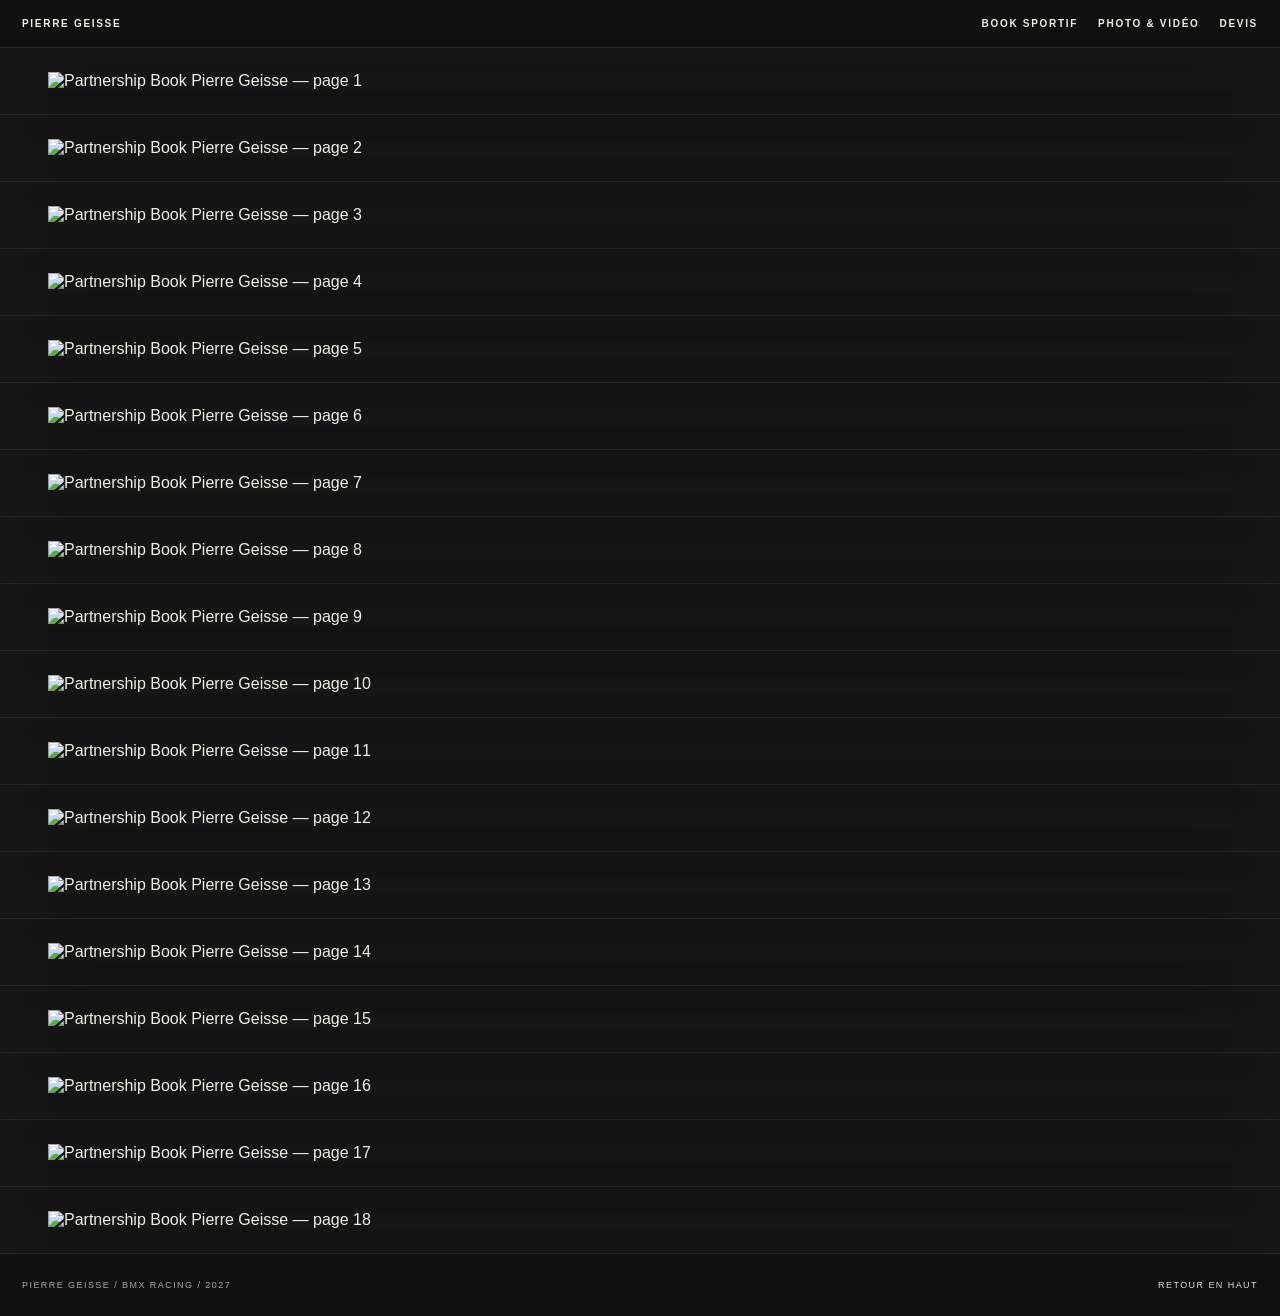
==== commit 78e43f75: "Add files via upload" ====
--- a/index.html
+++ b/index.html
@@ -3,220 +3,39 @@
 <head>
 <meta charset="utf-8">
 <meta name="viewport" content="width=device-width, initial-scale=1, viewport-fit=cover">
-<meta name="description" content="Pierre Geisse — BMX Racing Élite, Partnership Book 2027 et portfolio photo/vidéo.">
-<title>Pierre Geisse — BMX Racing / Photo & Vidéo</title>
+<meta name="description" content="Pierre Geisse — Partnership Book 2027 — BMX Racing Élite — Road to 2032">
+<title>Pierre Geisse — Partnership Book 2027</title>
 <link rel="stylesheet" href="styles.css">
 </head>
 <body>
 <header class="topbar">
-  <a class="name" href="#book">PIERRE GEISSE</a>
-  <nav>
-    <a href="#book">BOOK</a>
-    <a href="#portfolio">PHOTO & VIDÉO</a>
-    <a class="quote-nav" href="#devis">DEMANDER UN DEVIS</a>
-  </nav>
+  <a class="name" href="#page-1">PIERRE GEISSE</a>
+  <div class="actions">
+    <a href="index.html">BOOK SPORTIF</a>
+    <a href="portfolio.html">PHOTO & VIDÉO</a>
+    <a href="portfolio.html#devis">DEVIS</a>
+  </div>
 </header>
-
-<main>
-  <section id="book" class="book" aria-label="Partnership Book Pierre Geisse 2027">
-    <article class="page" id="page-1" aria-label="Page 1 sur 18">
-      <img src="pages/01.jpg" alt="Partnership Book Pierre Geisse — page 1" loading="eager">
-    </article>
-    <article class="page" id="page-2" aria-label="Page 2 sur 18">
-      <img src="pages/02.jpg" alt="Partnership Book Pierre Geisse — page 2" loading="eager">
-    </article>
-    <article class="page" id="page-3" aria-label="Page 3 sur 18">
-      <img src="pages/03.jpg" alt="Partnership Book Pierre Geisse — page 3" loading="lazy">
-    </article>
-    <article class="page" id="page-4" aria-label="Page 4 sur 18">
-      <img src="pages/04.jpg" alt="Partnership Book Pierre Geisse — page 4" loading="lazy">
-    </article>
-    <article class="page" id="page-5" aria-label="Page 5 sur 18">
-      <img src="pages/05.jpg" alt="Partnership Book Pierre Geisse — page 5" loading="lazy">
-    </article>
-    <article class="page" id="page-6" aria-label="Page 6 sur 18">
-      <img src="pages/06.jpg" alt="Partnership Book Pierre Geisse — page 6" loading="lazy">
-    </article>
-    <article class="page" id="page-7" aria-label="Page 7 sur 18">
-      <img src="pages/07.jpg" alt="Partnership Book Pierre Geisse — page 7" loading="lazy">
-    </article>
-    <article class="page" id="page-8" aria-label="Page 8 sur 18">
-      <img src="pages/08.jpg" alt="Partnership Book Pierre Geisse — page 8" loading="lazy">
-    </article>
-    <article class="page" id="page-9" aria-label="Page 9 sur 18">
-      <img src="pages/09.jpg" alt="Partnership Book Pierre Geisse — page 9" loading="lazy">
-    </article>
-    <article class="page" id="page-10" aria-label="Page 10 sur 18">
-      <img src="pages/10.jpg" alt="Partnership Book Pierre Geisse — page 10" loading="lazy">
-    </article>
-    <article class="page" id="page-11" aria-label="Page 11 sur 18">
-      <img src="pages/11.jpg" alt="Partnership Book Pierre Geisse — page 11" loading="lazy">
-    </article>
-    <article class="page" id="page-12" aria-label="Page 12 sur 18">
-      <img src="pages/12.jpg" alt="Partnership Book Pierre Geisse — page 12" loading="lazy">
-    </article>
-    <article class="page" id="page-13" aria-label="Page 13 sur 18">
-      <img src="pages/13.jpg" alt="Partnership Book Pierre Geisse — page 13" loading="lazy">
-    </article>
-    <article class="page" id="page-14" aria-label="Page 14 sur 18">
-      <img src="pages/14.jpg" alt="Partnership Book Pierre Geisse — page 14" loading="lazy">
-    </article>
-    <article class="page" id="page-15" aria-label="Page 15 sur 18">
-      <img src="pages/15.jpg" alt="Partnership Book Pierre Geisse — page 15" loading="lazy">
-    </article>
-    <article class="page" id="page-16" aria-label="Page 16 sur 18">
-      <img src="pages/16.jpg" alt="Partnership Book Pierre Geisse — page 16" loading="lazy">
-    </article>
-    <article class="page" id="page-17" aria-label="Page 17 sur 18">
-      <img src="pages/17.jpg" alt="Partnership Book Pierre Geisse — page 17" loading="lazy">
-    </article>
-    <article class="page" id="page-18" aria-label="Page 18 sur 18">
-      <img src="pages/18.jpg" alt="Partnership Book Pierre Geisse — page 18" loading="lazy">
-    </article>
-  </section>
-
-  <section id="portfolio" class="portfolio-section">
-    <div class="portfolio-intro">
-      <div>
-        <span class="kicker">PHOTO / ENTREPRISE / SAVOIR-FAIRE</span>
-        <h2>DOMAINE<br>RÉMI POUIZIN.</h2>
-      </div>
-      <p>
-        Une sélection d’images réalisées pour le Domaine Rémi Pouizin.
-        L’objectif : mettre en valeur un lieu, un savoir-faire et l’identité
-        d’une entreprise avec une approche visuelle naturelle et cinématique.
-      </p>
-    </div>
-
-    <div class="gallery">
-      <figure class="wide"><img src="portfolio/remi-pouizin-01.webp" alt="Domaine Rémi Pouizin — photographie 1" loading="lazy"></figure>
-      <figure><img src="portfolio/remi-pouizin-02.webp" alt="Domaine Rémi Pouizin — photographie 2" loading="lazy"></figure>
-      <figure><img src="portfolio/remi-pouizin-03.webp" alt="Domaine Rémi Pouizin — photographie 3" loading="lazy"></figure>
-      <figure><img src="portfolio/remi-pouizin-04.webp" alt="Domaine Rémi Pouizin — photographie 4" loading="lazy"></figure>
-      <figure><img src="portfolio/remi-pouizin-05.webp" alt="Domaine Rémi Pouizin — photographie 5" loading="lazy"></figure>
-      <figure class="wide"><img src="portfolio/remi-pouizin-06.webp" alt="Domaine Rémi Pouizin — photographie 6" loading="lazy"></figure>
-    </div>
-  </section>
-
-  <section id="devis" class="contact-section">
-    <div class="contact-copy">
-      <span class="kicker light">CONTACT / DEVIS</span>
-      <h2>PARLONS DE<br>VOTRE PROJET.</h2>
-      <p>
-        Besoin de photos, d’une vidéo, de contenus pour vos réseaux sociaux
-        ou d’une couverture d’événement ? Décrivez-moi votre projet.
-        Le formulaire prépare automatiquement un e-mail de demande de devis.
-      </p>
-
-      <div class="direct-contact">
-        <a href="mailto:piloubmx@icloud.com">piloubmx@icloud.com</a>
-        <a href="tel:+33766995512">07 66 99 55 12</a>
-        <a href="https://www.instagram.com/pilou_geisse/" target="_blank" rel="noopener">@pilou_geisse</a>
-      </div>
-    </div>
-
-    <form id="quoteForm" class="quote-form">
-      <div class="two">
-        <label>
-          NOM / PRÉNOM
-          <input type="text" id="qName" required placeholder="Votre nom">
-        </label>
-        <label>
-          ENTREPRISE
-          <input type="text" id="qCompany" placeholder="Nom de l’entreprise">
-        </label>
-      </div>
-
-      <div class="two">
-        <label>
-          E-MAIL
-          <input type="email" id="qEmail" required placeholder="vous@entreprise.fr">
-        </label>
-        <label>
-          TÉLÉPHONE
-          <input type="tel" id="qPhone" placeholder="Votre numéro">
-        </label>
-      </div>
-
-      <label>
-        TYPE DE PROJET
-        <select id="qType">
-          <option>Photographie</option>
-          <option>Vidéo</option>
-          <option>Photo + vidéo</option>
-          <option>Contenu réseaux sociaux</option>
-          <option>Événement</option>
-          <option>Autre</option>
-        </select>
-      </label>
-
-      <div class="two">
-        <label>
-          BUDGET ENVISAGÉ
-          <select id="qBudget">
-            <option>À définir</option>
-            <option>Moins de 500 €</option>
-            <option>500 – 1 000 €</option>
-            <option>1 000 – 2 500 €</option>
-            <option>2 500 € et +</option>
-          </select>
-        </label>
-        <label>
-          DATE / ÉCHÉANCE
-          <input type="text" id="qDate" placeholder="Ex. octobre 2026">
-        </label>
-      </div>
-
-      <label>
-        PARLEZ-MOI DU PROJET
-        <textarea id="qMessage" required rows="7" placeholder="Lieu, besoin, nombre de contenus, utilisation prévue…"></textarea>
-      </label>
-
-      <button type="submit">PRÉPARER MA DEMANDE DE DEVIS</button>
-      <p class="form-note">
-        Aucun renseignement n’est envoyé ni stocké sur le site :
-        le bouton ouvre simplement votre application e-mail avec la demande préremplie.
-      </p>
-    </form>
-  </section>
+<main class="book">
+  <section class="page" id="page-1"><img src="pages/01.jpg" alt="Partnership Book Pierre Geisse — page 1" loading="eager"></section>
+  <section class="page" id="page-2"><img src="pages/02.jpg" alt="Partnership Book Pierre Geisse — page 2" loading="eager"></section>
+  <section class="page" id="page-3"><img src="pages/03.jpg" alt="Partnership Book Pierre Geisse — page 3" loading="lazy"></section>
+  <section class="page" id="page-4"><img src="pages/04.jpg" alt="Partnership Book Pierre Geisse — page 4" loading="lazy"></section>
+  <section class="page" id="page-5"><img src="pages/05.jpg" alt="Partnership Book Pierre Geisse — page 5" loading="lazy"></section>
+  <section class="page" id="page-6"><img src="pages/06.jpg" alt="Partnership Book Pierre Geisse — page 6" loading="lazy"></section>
+  <section class="page" id="page-7"><img src="pages/07.jpg" alt="Partnership Book Pierre Geisse — page 7" loading="lazy"></section>
+  <section class="page" id="page-8"><img src="pages/08.jpg" alt="Partnership Book Pierre Geisse — page 8" loading="lazy"></section>
+  <section class="page" id="page-9"><img src="pages/09.jpg" alt="Partnership Book Pierre Geisse — page 9" loading="lazy"></section>
+  <section class="page" id="page-10"><img src="pages/10.jpg" alt="Partnership Book Pierre Geisse — page 10" loading="lazy"></section>
+  <section class="page" id="page-11"><img src="pages/11.jpg" alt="Partnership Book Pierre Geisse — page 11" loading="lazy"></section>
+  <section class="page" id="page-12"><img src="pages/12.jpg" alt="Partnership Book Pierre Geisse — page 12" loading="lazy"></section>
+  <section class="page" id="page-13"><img src="pages/13.jpg" alt="Partnership Book Pierre Geisse — page 13" loading="lazy"></section>
+  <section class="page" id="page-14"><img src="pages/14.jpg" alt="Partnership Book Pierre Geisse — page 14" loading="lazy"></section>
+  <section class="page" id="page-15"><img src="pages/15.jpg" alt="Partnership Book Pierre Geisse — page 15" loading="lazy"></section>
+  <section class="page" id="page-16"><img src="pages/16.jpg" alt="Partnership Book Pierre Geisse — page 16" loading="lazy"></section>
+  <section class="page" id="page-17"><img src="pages/17.jpg" alt="Partnership Book Pierre Geisse — page 17" loading="lazy"></section>
+  <section class="page" id="page-18"><img src="pages/18.jpg" alt="Partnership Book Pierre Geisse — page 18" loading="lazy"></section>
 </main>
-
-<footer>
-  <span>PIERRE GEISSE / BMX RACING / PHOTO & VIDÉO</span>
-  <a href="#book">RETOUR EN HAUT</a>
-</footer>
-
-<script>
-document.getElementById('quoteForm').addEventListener('submit', function(e) {
-  e.preventDefault();
-
-  const val = id => document.getElementById(id).value.trim();
-  const subject = `Demande de devis — ${val('qCompany') || val('qName')} — ${val('qType')}`;
-
-  const body = [
-    'Bonjour Pierre,',
-    '',
-    'Je souhaite vous contacter pour une demande de devis.',
-    '',
-    `Nom / Prénom : ${val('qName')}`,
-    `Entreprise : ${val('qCompany') || 'Non renseignée'}`,
-    `E-mail : ${val('qEmail')}`,
-    `Téléphone : ${val('qPhone') || 'Non renseigné'}`,
-    `Type de projet : ${val('qType')}`,
-    `Budget envisagé : ${val('qBudget')}`,
-    `Date / échéance : ${val('qDate') || 'À définir'}`,
-    '',
-    'Description du projet :',
-    val('qMessage'),
-    '',
-    'Merci.'
-  ].join('\n');
-
-  window.location.href =
-    'mailto:piloubmx@icloud.com?subject=' +
-    encodeURIComponent(subject) +
-    '&body=' + encodeURIComponent(body);
-});
-</script>
+<footer><span>PIERRE GEISSE / BMX RACING / 2027</span><a href="#page-1">RETOUR EN HAUT</a></footer>
 </body>
 </html>
--- a/styles.css
+++ b/styles.css
@@ -1,116 +1,11 @@
 *{box-sizing:border-box}
 html{scroll-behavior:smooth;background:#111}
 body{margin:0;background:#111;color:#f2eee5;font-family:Arial,Helvetica,sans-serif}
-a{color:inherit;text-decoration:none}
-img{display:block}
-.topbar{
-  position:fixed;z-index:30;top:0;left:0;right:0;height:52px;
-  display:flex;align-items:center;justify-content:space-between;
-  padding:0 24px;background:rgba(17,17,17,.9);
-  backdrop-filter:blur(14px);-webkit-backdrop-filter:blur(14px);
-  border-bottom:1px solid rgba(255,255,255,.12)
-}
-.topbar a{font-size:10px;font-weight:700;letter-spacing:.16em}
-.topbar nav{display:flex;align-items:center;gap:22px}
-.quote-nav{padding:9px 12px;border:1px solid rgba(255,255,255,.55)}
-.book{padding-top:52px}
-.page{
-  width:100%;margin:0 auto;background:#f2eee5;
-  display:flex;justify-content:center;align-items:center;
-  border-bottom:1px solid #2b2b2b;scroll-margin-top:52px
-}
-.page img{width:100%;height:auto;max-width:1920px}
-
-.portfolio-section{background:#f2eee5;color:#111;padding:110px 5vw 90px}
-.portfolio-intro{
-  display:grid;grid-template-columns:1.15fr .85fr;gap:8vw;
-  align-items:end;max-width:1500px;margin:0 auto 65px
-}
-.kicker{font-size:10px;letter-spacing:.22em;font-weight:800;color:#77736c}
-.light{color:#a9a49b}
-h2{
-  margin:18px 0 0;font-size:clamp(48px,7vw,110px);
-  line-height:.88;letter-spacing:-.055em
-}
-.portfolio-intro p{font-size:18px;line-height:1.6;max-width:560px;margin:0}
-.gallery{
-  max-width:1600px;margin:0 auto;
-  display:grid;grid-template-columns:repeat(2,minmax(0,1fr));gap:14px
-}
-.gallery figure{margin:0;height:min(52vw,620px);overflow:hidden;background:#ddd}
-.gallery figure.wide{grid-column:1/-1;height:min(48vw,720px)}
-.gallery img{
-  width:100%;height:100%;object-fit:cover;
-  transition:transform .55s ease
-}
-.gallery figure:hover img{transform:scale(1.015)}
-
-.contact-section{
-  display:grid;grid-template-columns:.85fr 1.15fr;
-  background:#111;color:#f2eee5;min-height:840px;
-  padding:100px 6vw;gap:8vw
-}
-.contact-copy{max-width:580px}
-.contact-copy p{font-size:17px;line-height:1.65;color:#d4d0c8;margin-top:32px}
-.direct-contact{
-  display:flex;flex-direction:column;gap:10px;
-  margin-top:45px;font-size:17px
-}
-.quote-form{
-  background:#f2eee5;color:#111;padding:46px;
-  align-self:start
-}
-.quote-form label{
-  display:flex;flex-direction:column;gap:9px;
-  font-size:9px;font-weight:800;letter-spacing:.16em;margin-bottom:22px
-}
-.quote-form .two{display:grid;grid-template-columns:1fr 1fr;gap:20px}
-.quote-form input,.quote-form select,.quote-form textarea{
-  width:100%;border:0;border-bottom:1px solid #aaa49a;
-  background:transparent;color:#111;border-radius:0;
-  padding:12px 0;font:inherit;font-size:15px;letter-spacing:0;
-  outline:none
-}
-.quote-form textarea{border:1px solid #aaa49a;padding:14px;resize:vertical}
-.quote-form button{
-  width:100%;border:0;background:#111;color:#f2eee5;
-  padding:17px 18px;font-size:10px;font-weight:800;
-  letter-spacing:.15em;cursor:pointer
-}
-.form-note{font-size:11px;color:#77736c;line-height:1.5;margin:15px 0 0}
-
-footer{
-  display:flex;justify-content:space-between;gap:20px;
-  padding:28px 24px;color:#999;font-size:9px;letter-spacing:.16em
-}
-footer a{color:#ddd}
-
-@media(min-width:1100px){
-  .page{padding:24px 0;background:#161616}
-  .page img{
-    width:min(calc(100vw - 96px),1600px);
-    box-shadow:0 14px 42px rgba(0,0,0,.28)
-  }
-}
-@media(max-width:820px){
-  .topbar{padding:0 12px}
-  .topbar nav{gap:12px}
-  .topbar nav a:first-child{display:none}
-  .portfolio-section{padding:75px 18px 55px}
-  .portfolio-intro,.contact-section{grid-template-columns:1fr}
-  .portfolio-intro{gap:25px;margin-bottom:36px}
-  .portfolio-intro p{font-size:15px}
-  .gallery{grid-template-columns:1fr;gap:8px}
-  .gallery figure,.gallery figure.wide{
-    grid-column:auto;height:70vw;min-height:300px;max-height:540px
-  }
-  .contact-section{padding:72px 18px;gap:45px}
-  .quote-form{padding:28px 20px}
-  .quote-form .two{grid-template-columns:1fr;gap:0}
-  footer{padding:20px 12px;flex-direction:column}
-}
-@media(max-width:520px){
-  .topbar .name{font-size:9px}
-  .topbar nav a{font-size:8px}
-  .quote-nav{padding:7px 8px}
-}
+.topbar{position:fixed;z-index:20;top:0;left:0;right:0;height:48px;display:flex;align-items:center;justify-content:space-between;padding:0 22px;background:rgba(17,17,17,.86);backdrop-filter:blur(12px);-webkit-backdrop-filter:blur(12px);border-bottom:1px solid rgba(255,255,255,.12)}
+.topbar a{color:#f2eee5;text-decoration:none;font-size:10px;font-weight:700;letter-spacing:.17em}
+.actions{display:flex;gap:20px}.book{padding-top:48px}
+.page{width:100%;margin:0 auto;background:#f2eee5;display:flex;justify-content:center;align-items:center;border-bottom:1px solid #262626;scroll-margin-top:48px}
+.page img{width:100%;height:auto;display:block;max-width:1920px}
+footer{display:flex;justify-content:space-between;gap:20px;padding:26px 22px;color:#aaa;font-size:9px;letter-spacing:.16em}footer a{color:#ddd;text-decoration:none}
+@media(min-width:1100px){.page{padding:24px 0;background:#161616}.page img{width:min(calc(100vw - 96px),1600px);box-shadow:0 14px 42px rgba(0,0,0,.28)}}
+@media(max-width:640px){.topbar{height:44px;padding:0 12px}.book{padding-top:44px}.actions{gap:12px}.actions a:first-child{display:none}.page{scroll-margin-top:44px}footer{padding:20px 12px}}
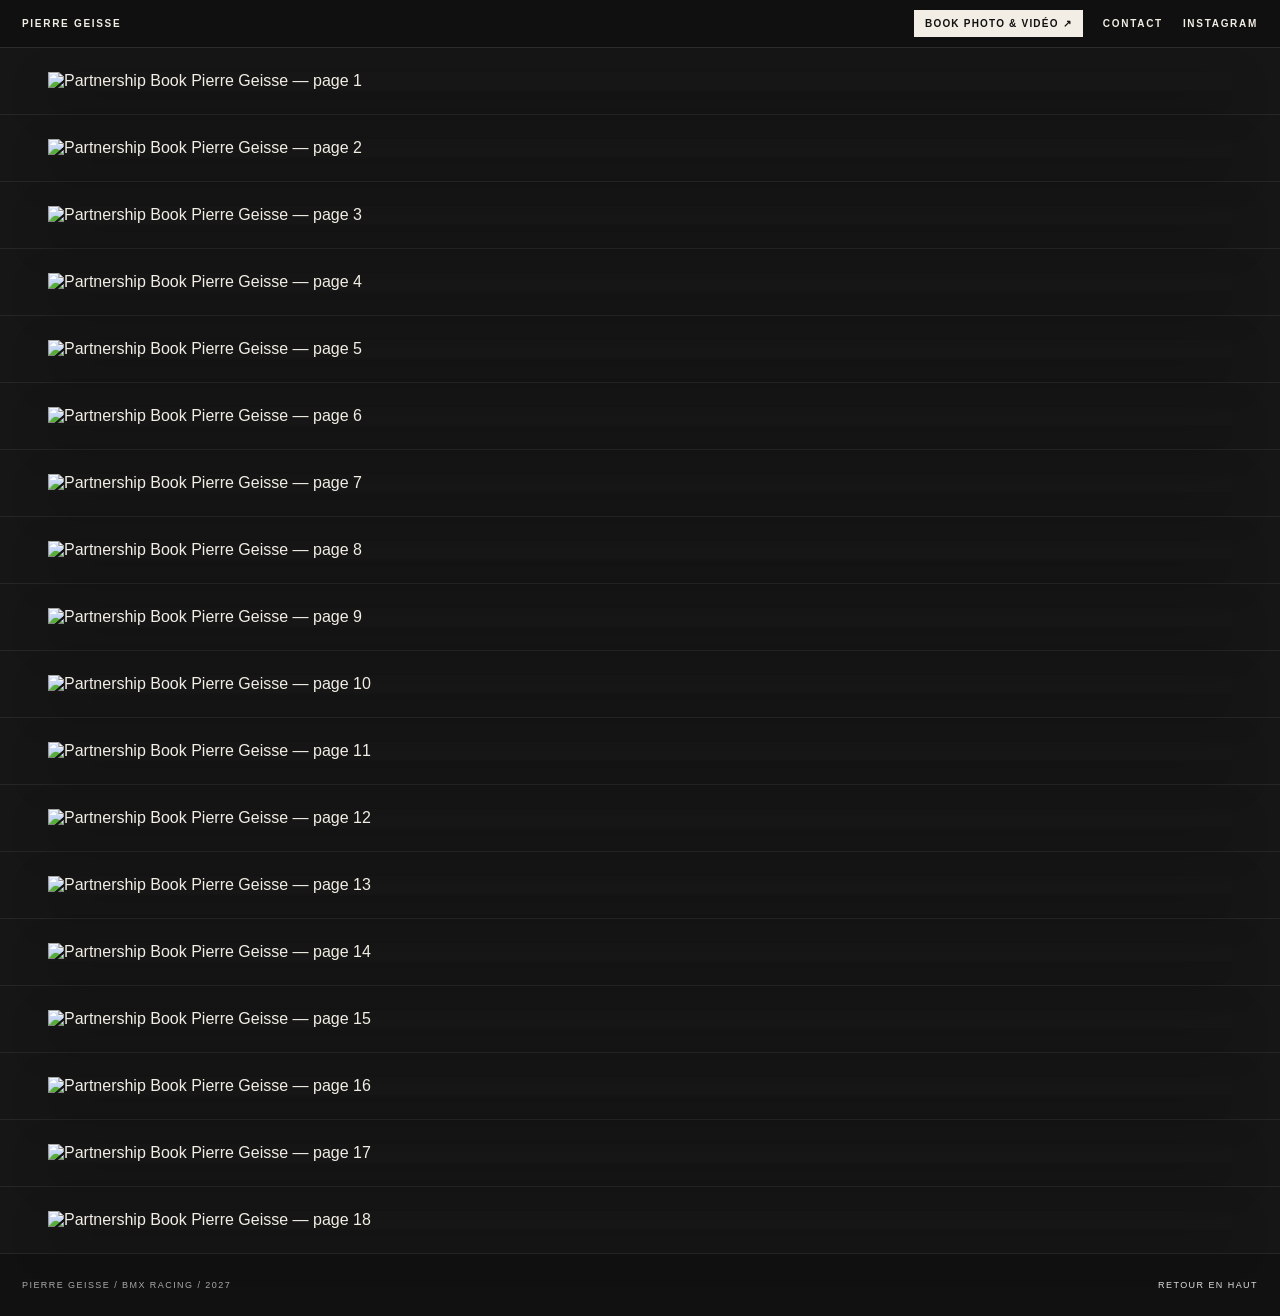
==== commit 43fe1b7c: "Add files via upload" ====
--- a/index.html
+++ b/index.html
@@ -1,41 +1,41 @@
 <!doctype html>
 <html lang="fr">
 <head>
-<meta charset="utf-8">
-<meta name="viewport" content="width=device-width, initial-scale=1, viewport-fit=cover">
-<meta name="description" content="Pierre Geisse — Partnership Book 2027 — BMX Racing Élite — Road to 2032">
-<title>Pierre Geisse — Partnership Book 2027</title>
-<link rel="stylesheet" href="styles.css">
+  <meta charset="utf-8">
+  <meta name="viewport" content="width=device-width, initial-scale=1, viewport-fit=cover">
+  <meta name="description" content="Pierre Geisse — Partnership Book 2027 — BMX Racing Élite — Road to 2032">
+  <title>Pierre Geisse — Partnership Book 2027</title>
+  <link rel="stylesheet" href="styles.css">
 </head>
 <body>
-<header class="topbar">
-  <a class="name" href="#page-1">PIERRE GEISSE</a>
-  <div class="actions">
-    <a href="index.html">BOOK SPORTIF</a>
-    <a href="portfolio.html">PHOTO & VIDÉO</a>
-    <a href="portfolio.html#devis">DEVIS</a>
-  </div>
-</header>
-<main class="book">
-  <section class="page" id="page-1"><img src="pages/01.jpg" alt="Partnership Book Pierre Geisse — page 1" loading="eager"></section>
-  <section class="page" id="page-2"><img src="pages/02.jpg" alt="Partnership Book Pierre Geisse — page 2" loading="eager"></section>
-  <section class="page" id="page-3"><img src="pages/03.jpg" alt="Partnership Book Pierre Geisse — page 3" loading="lazy"></section>
-  <section class="page" id="page-4"><img src="pages/04.jpg" alt="Partnership Book Pierre Geisse — page 4" loading="lazy"></section>
-  <section class="page" id="page-5"><img src="pages/05.jpg" alt="Partnership Book Pierre Geisse — page 5" loading="lazy"></section>
-  <section class="page" id="page-6"><img src="pages/06.jpg" alt="Partnership Book Pierre Geisse — page 6" loading="lazy"></section>
-  <section class="page" id="page-7"><img src="pages/07.jpg" alt="Partnership Book Pierre Geisse — page 7" loading="lazy"></section>
-  <section class="page" id="page-8"><img src="pages/08.jpg" alt="Partnership Book Pierre Geisse — page 8" loading="lazy"></section>
-  <section class="page" id="page-9"><img src="pages/09.jpg" alt="Partnership Book Pierre Geisse — page 9" loading="lazy"></section>
-  <section class="page" id="page-10"><img src="pages/10.jpg" alt="Partnership Book Pierre Geisse — page 10" loading="lazy"></section>
-  <section class="page" id="page-11"><img src="pages/11.jpg" alt="Partnership Book Pierre Geisse — page 11" loading="lazy"></section>
-  <section class="page" id="page-12"><img src="pages/12.jpg" alt="Partnership Book Pierre Geisse — page 12" loading="lazy"></section>
-  <section class="page" id="page-13"><img src="pages/13.jpg" alt="Partnership Book Pierre Geisse — page 13" loading="lazy"></section>
-  <section class="page" id="page-14"><img src="pages/14.jpg" alt="Partnership Book Pierre Geisse — page 14" loading="lazy"></section>
-  <section class="page" id="page-15"><img src="pages/15.jpg" alt="Partnership Book Pierre Geisse — page 15" loading="lazy"></section>
-  <section class="page" id="page-16"><img src="pages/16.jpg" alt="Partnership Book Pierre Geisse — page 16" loading="lazy"></section>
-  <section class="page" id="page-17"><img src="pages/17.jpg" alt="Partnership Book Pierre Geisse — page 17" loading="lazy"></section>
-  <section class="page" id="page-18"><img src="pages/18.jpg" alt="Partnership Book Pierre Geisse — page 18" loading="lazy"></section>
-</main>
-<footer><span>PIERRE GEISSE / BMX RACING / 2027</span><a href="#page-1">RETOUR EN HAUT</a></footer>
+  <header class="topbar">
+    <a class="name" href="#page-1">PIERRE GEISSE</a>
+    <div class="actions">
+      <a class="portfolio-link" href="portfolio.html" target="_blank" rel="noopener">BOOK PHOTO &amp; VIDÉO ↗</a>
+      <a href="mailto:piloubmx@icloud.com">CONTACT</a>
+      <a href="https://www.instagram.com/pilou_geisse/" target="_blank" rel="noopener">INSTAGRAM</a>
+    </div>
+  </header>
+  <main class="book">
+    <section class="page" id="page-1"><img src="pages/01.jpg" alt="Partnership Book Pierre Geisse — page 1" loading="eager"></section>
+    <section class="page" id="page-2"><img src="pages/02.jpg" alt="Partnership Book Pierre Geisse — page 2" loading="eager"></section>
+    <section class="page" id="page-3"><img src="pages/03.jpg" alt="Partnership Book Pierre Geisse — page 3" loading="lazy"></section>
+    <section class="page" id="page-4"><img src="pages/04.jpg" alt="Partnership Book Pierre Geisse — page 4" loading="lazy"></section>
+    <section class="page" id="page-5"><img src="pages/05.jpg" alt="Partnership Book Pierre Geisse — page 5" loading="lazy"></section>
+    <section class="page" id="page-6"><img src="pages/06.jpg" alt="Partnership Book Pierre Geisse — page 6" loading="lazy"></section>
+    <section class="page" id="page-7"><img src="pages/07.jpg" alt="Partnership Book Pierre Geisse — page 7" loading="lazy"></section>
+    <section class="page" id="page-8"><img src="pages/08.jpg" alt="Partnership Book Pierre Geisse — page 8" loading="lazy"></section>
+    <section class="page" id="page-9"><img src="pages/09.jpg" alt="Partnership Book Pierre Geisse — page 9" loading="lazy"></section>
+    <section class="page" id="page-10"><img src="pages/10.jpg" alt="Partnership Book Pierre Geisse — page 10" loading="lazy"></section>
+    <section class="page" id="page-11"><img src="pages/11.jpg" alt="Partnership Book Pierre Geisse — page 11" loading="lazy"></section>
+    <section class="page" id="page-12"><img src="pages/12.jpg" alt="Partnership Book Pierre Geisse — page 12" loading="lazy"></section>
+    <section class="page" id="page-13"><img src="pages/13.jpg" alt="Partnership Book Pierre Geisse — page 13" loading="lazy"></section>
+    <section class="page" id="page-14"><img src="pages/14.jpg" alt="Partnership Book Pierre Geisse — page 14" loading="lazy"></section>
+    <section class="page" id="page-15"><img src="pages/15.jpg" alt="Partnership Book Pierre Geisse — page 15" loading="lazy"></section>
+    <section class="page" id="page-16"><img src="pages/16.jpg" alt="Partnership Book Pierre Geisse — page 16" loading="lazy"></section>
+    <section class="page" id="page-17"><img src="pages/17.jpg" alt="Partnership Book Pierre Geisse — page 17" loading="lazy"></section>
+    <section class="page" id="page-18"><img src="pages/18.jpg" alt="Partnership Book Pierre Geisse — page 18" loading="lazy"></section>
+  </main>
+  <footer><span>PIERRE GEISSE / BMX RACING / 2027</span><a href="#page-1">RETOUR EN HAUT</a></footer>
 </body>
 </html>
--- a/styles.css
+++ b/styles.css
@@ -3,9 +3,10 @@
 body{margin:0;background:#111;color:#f2eee5;font-family:Arial,Helvetica,sans-serif}
 .topbar{position:fixed;z-index:20;top:0;left:0;right:0;height:48px;display:flex;align-items:center;justify-content:space-between;padding:0 22px;background:rgba(17,17,17,.86);backdrop-filter:blur(12px);-webkit-backdrop-filter:blur(12px);border-bottom:1px solid rgba(255,255,255,.12)}
 .topbar a{color:#f2eee5;text-decoration:none;font-size:10px;font-weight:700;letter-spacing:.17em}
-.actions{display:flex;gap:20px}.book{padding-top:48px}
+.actions{display:flex;gap:20px;align-items:center}.actions .portfolio-link{color:#111;background:#f2eee5;padding:8px 11px;letter-spacing:.12em}
+.book{padding-top:48px}
 .page{width:100%;margin:0 auto;background:#f2eee5;display:flex;justify-content:center;align-items:center;border-bottom:1px solid #262626;scroll-margin-top:48px}
 .page img{width:100%;height:auto;display:block;max-width:1920px}
 footer{display:flex;justify-content:space-between;gap:20px;padding:26px 22px;color:#aaa;font-size:9px;letter-spacing:.16em}footer a{color:#ddd;text-decoration:none}
 @media(min-width:1100px){.page{padding:24px 0;background:#161616}.page img{width:min(calc(100vw - 96px),1600px);box-shadow:0 14px 42px rgba(0,0,0,.28)}}
-@media(max-width:640px){.topbar{height:44px;padding:0 12px}.book{padding-top:44px}.actions{gap:12px}.actions a:first-child{display:none}.page{scroll-margin-top:44px}footer{padding:20px 12px}}
+@media(max-width:700px){.topbar{height:50px;padding:0 12px}.book{padding-top:50px}.actions{gap:8px}.actions a:not(.portfolio-link){display:none}.actions .portfolio-link{font-size:8px;padding:7px 8px}.page{scroll-margin-top:50px}footer{padding:20px 12px}}
